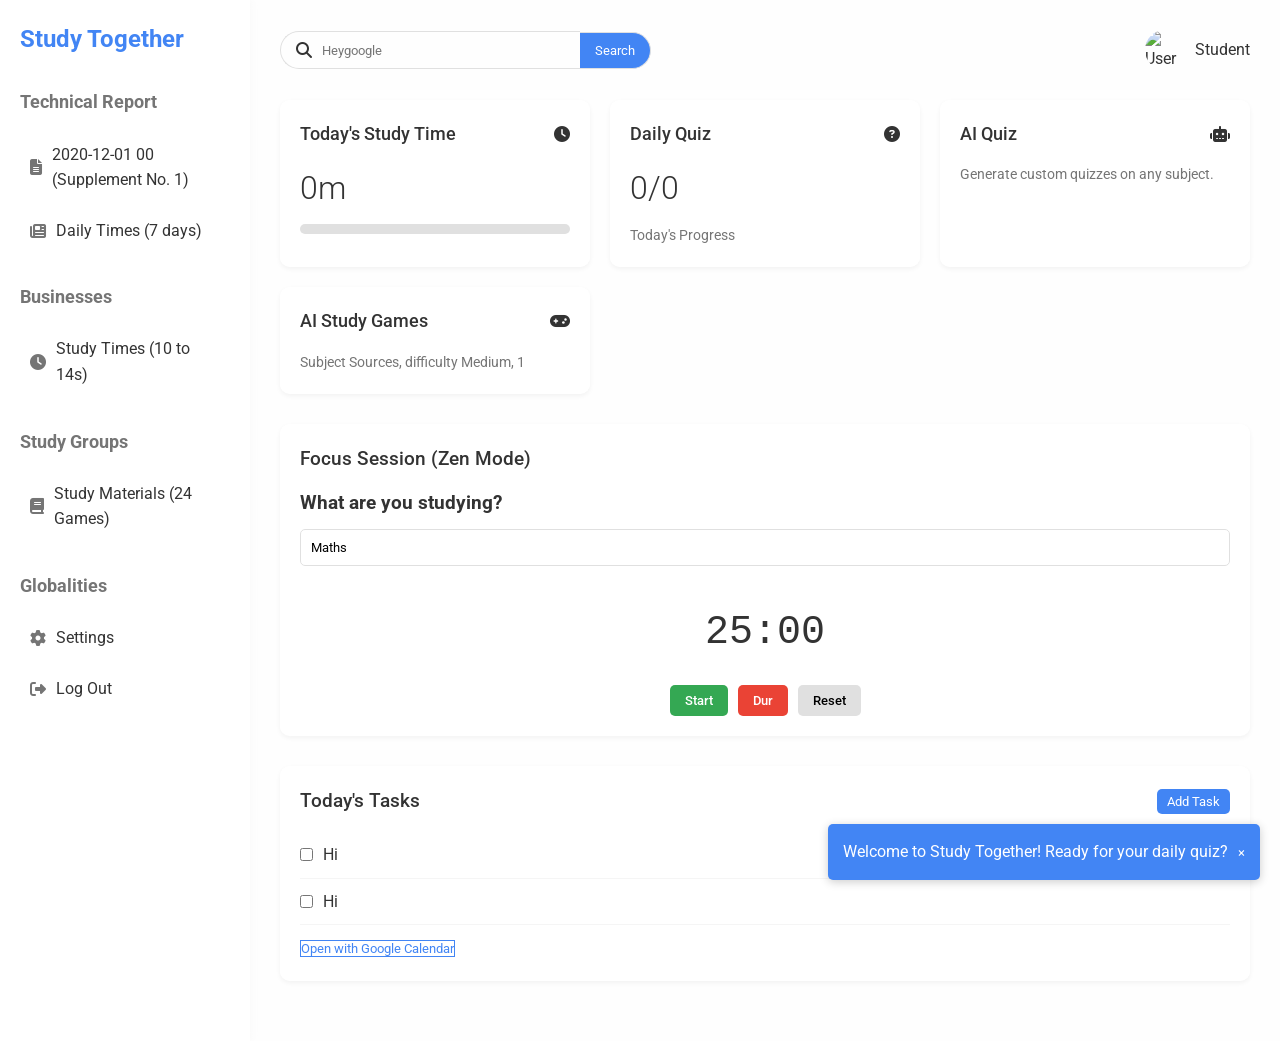
==== index.html @ 6177527a "Update index.html" ====
<!DOCTYPE html>
<html lang="en">
<head>
    <meta charset="UTF-8">
    <meta name="viewport" content="width=device-width, initial-scale=1.0">
    <title>Study Together</title>
    <link rel="stylesheet" href="https://cdnjs.cloudflare.com/ajax/libs/font-awesome/6.4.0/css/all.min.css">
    <link href="https://fonts.googleapis.com/css2?family=Roboto:wght@300;400;500;700&display=swap" rel="stylesheet">
    <style>
        :root {
            --primary-color: #4285f4;
            --secondary-color: #34a853;
            --accent-color: #ea4335;
            --light-gray: #f5f5f5;
            --medium-gray: #e0e0e0;
            --dark-gray: #757575;
            --text-color: #333;
            --bg-color: #f9f9f9;
            --bg-image: none;
        }

        * {
            margin: 0;
            padding: 0;
            box-sizing: border-box;
            font-family: 'Roboto', sans-serif;
        }

        body {
            background-color: var(--bg-color);
            background-image: var(--bg-image);
            background-size: cover;
            background-position: center;
            background-attachment: fixed;
            color: var(--text-color);
            line-height: 1.6;
            transition: all 0.3s ease;
        }

        .container {
            display: grid;
            grid-template-columns: 250px 1fr;
            min-height: 100vh;
        }

        .sidebar {
            background-color: rgba(255, 255, 255, 0.9);
            padding: 20px;
            box-shadow: 2px 0 5px rgba(0,0,0,0.1);
            backdrop-filter: blur(5px);
        }

        .sidebar h1 {
            font-size: 1.5rem;
            margin-bottom: 30px;
            color: var(--primary-color);
        }

        .sidebar-section {
            margin-bottom: 30px;
        }

        .sidebar-section h2 {
            font-size: 1.1rem;
            margin-bottom: 15px;
            color: var(--dark-gray);
        }

        .sidebar-item {
            display: flex;
            align-items: center;
            padding: 10px;
            border-radius: 5px;
            margin-bottom: 5px;
            cursor: pointer;
            transition: background-color 0.2s;
        }

        .sidebar-item:hover {
            background-color: var(--light-gray);
        }

        .sidebar-item i {
            margin-right: 10px;
            color: var(--dark-gray);
        }

        .sidebar-item.active {
            background-color: var(--light-gray);
            font-weight: 500;
        }

        .main-content {
            padding: 30px;
            background-color: rgba(255, 255, 255, 0.8);
            backdrop-filter: blur(5px);
        }

        .dashboard-header {
            display: flex;
            justify-content: space-between;
            align-items: center;
            margin-bottom: 30px;
        }

        .search-container {
            display: flex;
            align-items: center;
        }

        .search-bar {
            width: 300px;
            padding: 10px 15px;
            border-radius: 25px 0 0 25px;
            border: 1px solid var(--medium-gray);
            border-right: none;
            display: flex;
            align-items: center;
        }

        .search-bar input {
            border: none;
            outline: none;
            width: 100%;
            margin-left: 10px;
            background: transparent;
        }

        .search-button {
            padding: 10px 15px;
            border-radius: 0 25px 25px 0;
            border: 1px solid var(--medium-gray);
            border-left: none;
            background-color: var(--primary-color);
            color: white;
            cursor: pointer;
        }

        .user-profile {
            display: flex;
            align-items: center;
        }

        .user-profile img {
            width: 40px;
            height: 40px;
            border-radius: 50%;
            margin-right: 10px;
        }

        .widgets-grid {
            display: grid;
            grid-template-columns: repeat(auto-fill, minmax(300px, 1fr));
            gap: 20px;
            margin-bottom: 30px;
        }

        .widget {
            background-color: rgba(255, 255, 255, 0.7);
            border-radius: 10px;
            padding: 20px;
            box-shadow: 0 2px 5px rgba(0,0,0,0.05);
            backdrop-filter: blur(5px);
        }

        .widget-header {
            display: flex;
            justify-content: space-between;
            align-items: center;
            margin-bottom: 15px;
        }

        .widget-title {
            font-size: 1.1rem;
            font-weight: 500;
        }

        .widget-content {
            font-size: 2rem;
            font-weight: 300;
            margin-bottom: 10px;
        }

        .widget-subtext {
            color: var(--dark-gray);
            font-size: 0.9rem;
        }

        .progress-bar {
            height: 10px;
            background-color: var(--medium-gray);
            border-radius: 5px;
            margin-top: 10px;
            overflow: hidden;
        }

        .progress-fill {
            height: 100%;
            background-color: var(--primary-color);
            width: 0%;
            transition: width 0.5s ease;
        }

        .focus-session {
            background-color: rgba(255, 255, 255, 0.7);
            border-radius: 10px;
            padding: 20px;
            box-shadow: 0 2px 5px rgba(0,0,0,0.05);
            margin-bottom: 30px;
            backdrop-filter: blur(5px);
        }

        .focus-header {
            display: flex;
            justify-content: space-between;
            align-items: center;
            margin-bottom: 15px;
        }

        .focus-title {
            font-size: 1.2rem;
            font-weight: 500;
        }

        .focus-question {
            margin-bottom: 20px;
        }

        .focus-question h3 {
            margin-bottom: 10px;
        }

        .focus-input {
            width: 100%;
            padding: 10px;
            border: 1px solid var(--medium-gray);
            border-radius: 5px;
            margin-bottom: 15px;
            background-color: rgba(255, 255, 255, 0.5);
        }

        .timer-display {
            font-size: 2.5rem;
            text-align: center;
            margin: 20px 0;
            font-family: monospace;
        }

        .timer-controls {
            display: flex;
            justify-content: center;
            gap: 10px;
        }

        .timer-btn {
            padding: 8px 15px;
            border-radius: 5px;
            border: none;
            cursor: pointer;
            font-weight: 500;
        }

        .start-btn {
            background-color: var(--secondary-color);
            color: white;
        }

        .pause-btn {
            background-color: var(--accent-color);
            color: white;
        }

        .reset-btn {
            background-color: var(--medium-gray);
        }

        .tasks-section {
            background-color: rgba(255, 255, 255, 0.7);
            border-radius: 10px;
            padding: 20px;
            box-shadow: 0 2px 5px rgba(0,0,0,0.05);
            margin-bottom: 30px;
            backdrop-filter: blur(5px);
        }

        .tasks-header {
            display: flex;
            justify-content: space-between;
            align-items: center;
            margin-bottom: 15px;
        }

        .tasks-title {
            font-size: 1.2rem;
            font-weight: 500;
        }

        .add-task-btn {
            background-color: var(--primary-color);
            color: white;
            border: none;
            padding: 5px 10px;
            border-radius: 5px;
            cursor: pointer;
        }

        .task-item {
            display: flex;
            align-items: center;
            padding: 10px 0;
            border-bottom: 1px solid var(--light-gray);
        }

        .task-checkbox {
            margin-right: 10px;
        }

        .task-text {
            flex-grow: 1;
        }

        .task-completed {
            text-decoration: line-through;
            color: var(--dark-gray);
        }

        .features-grid {
            display: grid;
            grid-template-columns: repeat(auto-fill, minmax(250px, 1fr));
            gap: 20px;
        }

        .feature-card {
            background-color: rgba(255, 255, 255, 0.7);
            border-radius: 10px;
            padding: 20px;
            box-shadow: 0 2px 5px rgba(0,0,0,0.05);
            cursor: pointer;
            transition: transform 0.2s;
            backdrop-filter: blur(5px);
        }

        .feature-card:hover {
            transform: translateY(-5px);
        }

        .feature-icon {
            font-size: 2rem;
            color: var(--primary-color);
            margin-bottom: 15px;
        }

        .feature-title {
            font-size: 1.1rem;
            font-weight: 500;
            margin-bottom: 10px;
        }

        .feature-description {
            color: var(--dark-gray);
            font-size: 0.9rem;
        }

        .modal {
            display: none;
            position: fixed;
            top: 0;
            left: 0;
            width: 100%;
            height: 100%;
            background-color: rgba(0,0,0,0.5);
            z-index: 1000;
            justify-content: center;
            align-items: center;
        }

        .modal-content {
            background-color: white;
            padding: 30px;
            border-radius: 10px;
            width: 90%;
            max-width: 600px;
            max-height: 80vh;
            overflow-y: auto;
        }

        .modal-header {
            display: flex;
            justify-content: space-between;
            align-items: center;
            margin-bottom: 20px;
        }

        .modal-title {
            font-size: 1.3rem;
            font-weight: 500;
        }

        .close-modal {
            background: none;
            border: none;
            font-size: 1.5rem;
            cursor: pointer;
        }

        .modal-body {
            margin-bottom: 20px;
        }

        .form-group {
            margin-bottom: 15px;
        }

        .form-group label {
            display: block;
            margin-bottom: 5px;
            font-weight: 500;
        }

        .form-group input, .form-group select, .form-group textarea {
            width: 100%;
            padding: 10px;
            border: 1px solid var(--medium-gray);
            border-radius: 5px;
        }

        .modal-footer {
            display: flex;
            justify-content: flex-end;
            gap: 10px;
        }

        .btn {
            padding: 8px 15px;
            border-radius: 5px;
            border: none;
            cursor: pointer;
            font-weight: 500;
        }

        .btn-primary {
            background-color: var(--primary-color);
            color: white;
        }

        .btn-secondary {
            background-color: var(--medium-gray);
        }

        .ai-response {
            background-color: var(--light-gray);
            padding: 15px;
            border-radius: 5px;
            margin-top: 15px;
            font-size: 0.9rem;
            white-space: pre-wrap;
        }

        .search-results {
            margin-top: 20px;
        }

        .search-result-item {
            padding: 10px;
            border-bottom: 1px solid var(--light-gray);
            cursor: pointer;
        }

        .search-result-item:hover {
            background-color: var(--light-gray);
        }

        .search-result-title {
            font-weight: 500;
            color: var(--primary-color);
        }

        .search-result-url {
            color: var(--secondary-color);
            font-size: 0.8rem;
            margin: 5px 0;
        }

        .search-result-snippet {
            font-size: 0.9rem;
            color: var(--dark-gray);
        }

        .quiz-container {
            margin-top: 20px;
        }

        .quiz-question {
            font-weight: 500;
            margin-bottom: 10px;
        }

        .quiz-options {
            margin-left: 20px;
            margin-bottom: 15px;
        }

        .quiz-option {
            margin-bottom: 8px;
        }

        .quiz-submit {
            margin-top: 15px;
        }

        .notification {
            position: fixed;
            bottom: 20px;
            right: 20px;
            background-color: var(--primary-color);
            color: white;
            padding: 15px;
            border-radius: 5px;
            box-shadow: 0 2px 10px rgba(0,0,0,0.2);
            z-index: 1001;
            display: flex;
            align-items: center;
            gap: 10px;
        }

        .notification-close {
            background: none;
            border: none;
            color: white;
            cursor: pointer;
        }

        .color-options {
            display: flex;
            gap: 10px;
            margin-top: 10px;
        }

        .color-option {
            width: 30px;
            height: 30px;
            border-radius: 50%;
            cursor: pointer;
            border: 2px solid transparent;
        }

        .color-option.selected {
            border-color: var(--text-color);
        }

        .bg-image-options {
            display: grid;
            grid-template-columns: repeat(3, 1fr);
            gap: 10px;
            margin-top: 10px;
        }

        .bg-image-option {
            width: 100%;
            height: 60px;
            border-radius: 5px;
            background-size: cover;
            background-position: center;
            cursor: pointer;
            border: 2px solid transparent;
        }

        .bg-image-option.selected {
            border-color: var(--primary-color);
        }

        @media (max-width: 768px) {
            .container {
                grid-template-columns: 1fr;
            }

            .sidebar {
                display: none;
            }

            .widgets-grid {
                grid-template-columns: 1fr;
            }

            .search-bar {
                width: 200px;
            }
        }
    </style>
</head>
<body>
    <div class="container">
        <div class="sidebar">
            <h1>Study Together</h1>
            
            <div class="sidebar-section">
                <h2>Technical Report</h2>
                <div class="sidebar-item" id="techReport1">
                    <i class="fas fa-file-alt"></i>
                    <span>2020-12-01 00 (Supplement No. 1)</span>
                </div>
                <div class="sidebar-item" id="techReport2">
                    <i class="fas fa-newspaper"></i>
                    <span>Daily Times (7 days)</span>
                </div>
            </div>
            
            <div class="sidebar-section">
                <h2>Businesses</h2>
                <div class="sidebar-item" id="businessItem">
                    <i class="fas fa-clock"></i>
                    <span>Study Times (10 to 14s)</span>
                </div>
            </div>
            
            <div class="sidebar-section">
                <h2>Study Groups</h2>
                <div class="sidebar-item" id="studyGroupItem">
                    <i class="fas fa-book"></i>
                    <span>Study Materials (24 Games)</span>
                </div>
            </div>
            
            <div class="sidebar-section">
                <h2>Globalities</h2>
                <div class="sidebar-item" id="settingsBtn">
                    <i class="fas fa-cog"></i>
                    <span>Settings</span>
                </div>
                <div class="sidebar-item" id="logoutBtn">
                    <i class="fas fa-sign-out-alt"></i>
                    <span>Log Out</span>
                </div>
            </div>
        </div>
        
        <div class="main-content">
            <div class="dashboard-header">
                <div class="search-container">
                    <div class="search-bar">
                        <i class="fas fa-search"></i>
                        <input type="text" id="googleSearch" placeholder="Heygoogle">
                    </div>
                    <button class="search-button" id="searchButton">Search</button>
                </div>
                <div class="user-profile">
                    <img src="https://via.placeholder.com/40" alt="User">
                    <span>Student</span>
                </div>
            </div>
            
            <div class="widgets-grid">
                <div class="widget">
                    <div class="widget-header">
                        <div class="widget-title">Today's Study Time</div>
                        <i class="fas fa-clock"></i>
                    </div>
                    <div class="widget-content">0m</div>
                    <div class="progress-bar">
                        <div class="progress-fill" id="studyProgress"></div>
                    </div>
                </div>
                
                <div class="widget">
                    <div class="widget-header">
                        <div class="widget-title">Daily Quiz</div>
                        <i class="fas fa-question-circle"></i>
                    </div>
                    <div class="widget-content" id="quizScore">0/0</div>
                    <div class="widget-subtext">Today's Progress</div>
                </div>
                
                <div class="widget" id="aiQuizWidget">
                    <div class="widget-header">
                        <div class="widget-title">AI Quiz</div>
                        <i class="fas fa-robot"></i>
                    </div>
                    <div class="widget-subtext">Generate custom quizzes on any subject.</div>
                </div>
                
                <div class="widget" id="aiGamesWidget">
                    <div class="widget-header">
                        <div class="widget-title">AI Study Games</div>
                        <i class="fas fa-gamepad"></i>
                    </div>
                    <div class="widget-subtext">Subject Sources, difficulty Medium, 1</div>
                </div>
            </div>
            
            <div class="focus-session">
                <div class="focus-header">
                    <div class="focus-title">Focus Session (Zen Mode)</div>
                </div>
                
                <div class="focus-question">
                    <h3>What are you studying?</h3>
                    <input type="text" class="focus-input" id="studyTopic" value="Maths">
                </div>
                
                <div class="timer-display">25:00</div>
                
                <div class="timer-controls">
                    <button class="timer-btn start-btn">Start</button>
                    <button class="timer-btn pause-btn">Dur</button>
                    <button class="timer-btn reset-btn">Reset</button>
                </div>
            </div>
            
            <div class="tasks-section">
                <div class="tasks-header">
                    <div class="tasks-title">Today's Tasks</div>
                    <button class="add-task-btn" id="addTaskBtn">Add Task</button>
                </div>
                
                <div class="tasks-list" id="tasksList">
                    <div class="task-item">
                        <input type="checkbox" class="task-checkbox">
                        <div class="task-text">Hi</div>
                    </div>
                    <div class="task-item">
                        <input type="checkbox" class="task-checkbox">
                        <div class="task-text">Hi</div>
                    </div>
                </div>
                
                <div class="connect-calendar">
                    <button class="start-button" style="background-color: transparent; color: var(--primary-color); border: 1px solid var(--primary-color); margin-top: 15px;">Open with Google Calendar</button>
                </div>
            </div>
        </div>
    </div>
    
    <!-- Add Task Modal -->
    <div class="modal" id="taskModal">
        <div class="modal-content">
            <div class="modal-header">
                <div class="modal-title">Add New Task</div>
                <button class="close-modal">&times;</button>
            </div>
            <div class="modal-body">
                <div class="form-group">
                    <label for="taskTitle">Task Title</label>
                    <input type="text" id="taskTitle" placeholder="Enter task title">
                </div>
                <div class="form-group">
                    <label for="taskDue">Due Date</label>
                    <input type="datetime-local" id="taskDue">
                </div>
            </div>
            <div class="modal-footer">
                <button class="btn btn-secondary close-modal">Cancel</button>
                <button class="btn btn-primary" id="saveTaskBtn">Save Task</button>
            </div>
        </div>
    </div>
    
    <!-- Settings Modal -->
    <div class="modal" id="settingsModal">
        <div class="modal-content">
            <div class="modal-header">
                <div class="modal-title">Settings</div>
                <button class="close-modal">&times;</button>
            </div>
            <div class="modal-body">
                <div class="form-group">
                    <label for="studyGoal">Daily Study Goal (minutes)</label>
                    <input type="number" id="studyGoal" value="60">
                </div>
                
                <div class="form-group">
                    <label>Theme Color</label>
                    <div class="color-options">
                        <div class="color-option selected" style="background-color: #4285f4;" data-color="#4285f4"></div>
                        <div class="color-option" style="background-color: #34a853;" data-color="#34a853"></div>
                        <div class="color-option" style="background-color: #ea4335;" data-color="#ea4335"></div>
                        <div class="color-option" style="background-color: #673ab7;" data-color="#673ab7"></div>
                        <div class="color-option" style="background-color: #ff5722;" data-color="#ff5722"></div>
                    </div>
                </div>
                
                <div class="form-group">
                    <label>Background Image</label>
                    <div class="bg-image-options">
                        <div class="bg-image-option selected" style="background-image: url('https://images.unsplash.com/photo-1497633762265-9d179a990aa6?ixlib=rb-1.2.1&auto=format&fit=crop&w=500&q=60');" data-image="none"></div>
                        <div class="bg-image-option" style="background-image: url('https://images.unsplash.com/photo-1456513080510-7bf3a84b82f8?ixlib=rb-1.2.1&auto=format&fit=crop&w=500&q=60');" data-image="url('https://images.unsplash.com/photo-1456513080510-7bf3a84b82f8?ixlib=rb-1.2.1&auto=format&fit=crop&w=500&q=60')"></div>
                        <div class="bg-image-option" style="background-image: url('https://images.unsplash.com/photo-1523050854058-8df90110c9f1?ixlib=rb-1.2.1&auto=format&fit=crop&w=500&q=60');" data-image="url('https://images.unsplash.com/photo-1523050854058-8df90110c9f1?ixlib=rb-1.2.1&auto=format&fit=crop&w=500&q=60')"></div>
                        <div class="bg-image-option" style="background-image: url('https://images.unsplash.com/photo-1522202176988-66273c2fd55f?ixlib=rb-1.2.1&auto=format&fit=crop&w=500&q=60');" data-image="url('https://images.unsplash.com/photo-1522202176988-66273c2fd55f?ixlib=rb-1.2.1&auto=format&fit=crop&w=500&q=60')"></div>
                        <div class="bg-image-option" style="background-image: url('https://images.unsplash.com/photo-1523240795612-9a054b0db644?ixlib=rb-1.2.1&auto=format&fit=crop&w=500&q=60');" data-image="url('https://images.unsplash.com/photo-1523240795612-9a054b0db644?ixlib=rb-1.2.1&auto=format&fit=crop&w=500&q=60')"></div>
                        <div class="bg-image-option" style="background-image: url('https://images.unsplash.com/photo-1503676260728-1c00da094a0b?ixlib=rb-1.2.1&auto=format&fit=crop&w=500&q=60');" data-image="url('https://images.unsplash.com/photo-1503676260728-1c00da094a0b?ixlib=rb-1.2.1&auto=format&fit=crop&w=500&q=60')"></div>
                    </div>
                </div>
                
                <div class="form-group">
                    <label for="notifications">Enable Notifications</label>
                    <input type="checkbox" id="notifications" checked>
                </div>
            </div>
            <div class="modal-footer">
                <button class="btn btn-secondary close-modal">Cancel</button>
                <button class="btn btn-primary" id="saveSettingsBtn">Save Settings</button>
            </div>
        </div>
    </div>
    
    <!-- Google Search Results Modal -->
    <div class="modal" id="searchModal">
        <div class="modal-content">
            <div class="modal-header">
                <div class="modal-title">Google Search Results</div>
                <button class="close-modal">&times;</button>
            </div>
            <div class="modal-body">
                <div id="searchResultsContainer">
                    <p>Search results will appear here...</p>
                </div>
            </div>
            <div class="modal-footer">
                <button class="btn btn-secondary close-modal">Close</button>
            </div>
        </div>
    </div>
    
    <!-- AI Quiz Modal -->
    <div class="modal" id="aiQuizModal">
        <div class="modal-content">
            <div class="modal-header">
                <div class="modal-title">AI Quiz Generator</div>
                <button class="close-modal">&times;</button>
            </div>
            <div class="modal-body">
                <div class="form-group">
                    <label for="quizSubject">Subject</label>
                    <input type="text" id="quizSubject" placeholder="Enter subject (e.g., Math, History)">
                </div>
                <div class="form-group">
                    <label for="quizTopic">Specific Topic</label>
                    <input type="text" id="quizTopic" placeholder="Enter specific topic (optional)">
                </div>
                <div class="form-group">
                    <label for="quizDifficulty">Difficulty</label>
                    <select id="quizDifficulty">
                        <option value="easy">Easy</option>
                        <option value="medium" selected>Medium</option>
                        <option value="hard">Hard</option>
                    </select>
                </div>
                <div class="form-group">
                    <label for="quizQuestions">Number of Questions</label>
                    <input type="number" id="quizQuestions" min="1" max="20" value="5">
                </div>
            </div>
            <div class="modal-footer">
                <button class="btn btn-secondary close-modal">Cancel</button>
                <button class="btn btn-primary" id="generateQuizBtn">Generate Quiz</button>
            </div>
        </div>
    </div>
    
    <!-- Daily Quiz Modal -->
    <div class="modal" id="dailyQuizModal">
        <div class="modal-content">
            <div class="modal-header">
                <div class="modal-title">Daily Quiz</div>
                <button class="close-modal">&times;</button>
            </div>
            <div class="modal-body">
                <div id="dailyQuizContainer">
                    <p>Loading today's quiz...</p>
                </div>
            </div>
            <div class="modal-footer">
                <button class="btn btn-secondary" id="closeQuizBtn">Close</button>
                <button class="btn btn-primary" id="submitQuizBtn">Submit Answers</button>
            </div>
        </div>
    </div>
    
    <!-- AI Study Assistant Modal -->
    <div class="modal" id="assistantModal">
        <div class="modal-content">
            <div class="modal-header">
                <div class="modal-title">AI Study Assistant</div>
                <button class="close-modal">&times;</button>
            </div>
            <div class="modal-body">
                <div class="form-group">
                    <label for="assistantQuestion">How can I help you with your studies today?</label>
                    <textarea id="assistantQuestion" rows="3" placeholder="Ask me anything about your studies..."></textarea>
                </div>
                <button class="btn btn-primary" id="askAssistantBtn" style="width: 100%; margin-bottom: 15px;">Ask Assistant</button>
                <div class="ai-response" id="aiResponse" style="display: none;"></div>
            </div>
            <div class="modal-footer">
                <button class="btn btn-secondary close-modal">Close</button>
            </div>
        </div>
    </div>
    
    <!-- Notification -->
    <div class="notification" id="notification" style="display: none;">
        <div id="notificationMessage"></div>
        <button class="notification-close" id="closeNotification">&times;</button>
    </div>
    
    <script>
        document.addEventListener('DOMContentLoaded', function() {
            // Timer functionality
            const timerDisplay = document.querySelector('.timer-display');
            const startBtn = document.querySelector('.start-btn');
            const pauseBtn = document.querySelector('.pause-btn');
            const resetBtn = document.querySelector('.reset-btn');
            const focusInput = document.querySelector('.focus-input');
            
            let timer;
            let timeLeft = 25 * 60; // 25 minutes in seconds
            let isRunning = false;
            
            function updateTimerDisplay() {
                const minutes = Math.floor(timeLeft / 60);
                const seconds = timeLeft % 60;
                timerDisplay.textContent = `${minutes.toString().padStart(2, '0')}:${seconds.toString().padStart(2, '0')}`;
            }
            
            function startTimer() {
                if (!isRunning) {
                    isRunning = true;
                    timer = setInterval(() => {
                        if (timeLeft > 0) {
                            timeLeft--;
                            updateTimerDisplay();
                            
                            // Update study time progress
                            updateStudyProgress(1);
                        } else {
                            clearInterval(timer);
                            isRunning = false;
                            showNotification('Focus session completed! Great job!');
                        }
                    }, 1000);
                }
            }
            
            function pauseTimer() {
                clearInterval(timer);
                isRunning = false;
            }
            
            function resetTimer() {
                clearInterval(timer);
                isRunning = false;
                timeLeft = 25 * 60;
                updateTimerDisplay();
            }
            
            startBtn.addEventListener('click', startTimer);
            pauseBtn.addEventListener('click', pauseTimer);
            resetBtn.addEventListener('click', resetTimer);
            
            // Initialize timer display
            updateTimerDisplay();
            
            // Task management
            const addTaskBtn = document.getElementById('addTaskBtn');
            const taskModal = document.getElementById('taskModal');
            const saveTaskBtn = document.getElementById('saveTaskBtn');
            const tasksList = document.getElementById('tasksList');
            const closeModalButtons = document.querySelectorAll('.close-modal');
            
            let tasks = [
                { title: "Hi", completed: false },
                { title: "Hi", completed: false }
            ];
            
            function renderTasks() {
                if (tasks.length === 0) {
                    tasksList.innerHTML = '<div class="empty-state">No tasks yet. Create your first task to get started!</div>';
                    return;
                }
                
                tasksList.innerHTML = '';
                tasks.forEach((task, index) => {
                    const taskElement = document.createElement('div');
                    taskElement.className = 'task-item';
                    taskElement.innerHTML = `
                        <input type="checkbox" class="task-checkbox" data-index="${index}" ${task.completed ? 'checked' : ''}>
                        <div class="task-text ${task.completed ? 'task-completed' : ''}">${task.title}</div>
                    `;
                    tasksList.appendChild(taskElement);
                });
                
                // Add event listeners to checkboxes
                document.querySelectorAll('.task-checkbox').forEach(checkbox => {
                    checkbox.addEventListener('change', function() {
                        const index = this.getAttribute('data-index');
                        tasks[index].completed = this.checked;
                        renderTasks();
                    });
                });
            }
            
            addTaskBtn.addEventListener('click', function() {
                taskModal.style.display = 'flex';
            });
            
            saveTaskBtn.addEventListener('click', function() {
                const title = document.getElementById('taskTitle').value;
                const due = document.getElementById('taskDue').value;
                
                if (!title) {
                    alert('Please enter a task title');
                    return;
                }
                
                tasks.push({
                    title,
                    due,
                    completed: false
                });
                
                // Reset form
                document.getElementById('taskTitle').value = '';
                document.getElementById('taskDue').value = '';
                
                taskModal.style.display = 'none';
                renderTasks();
            });
            
            // Close modal when clicking X or cancel button
            closeModalButtons.forEach(button => {
                button.addEventListener('click', function() {
                    document.querySelectorAll('.modal').forEach(modal => {
                        modal.style.display = 'none';
                    });
                });
            });
            
            // Close modal when clicking outside
            window.addEventListener('click', function(event) {
                if (event.target.classList.contains('modal')) {
                    event.target.style.display = 'none';
                }
            });
            
            // Settings functionality
            const settingsBtn = document.getElementById('settingsBtn');
            const settingsModal = document.getElementById('settingsModal');
            const saveSettingsBtn = document.getElementById('saveSettingsBtn');
            const colorOptions = document.querySelectorAll('.color-option');
            const bgImageOptions = document.querySelectorAll('.bg-image-option');
            
            settingsBtn.addEventListener('click', function() {
                settingsModal.style.display = 'flex';
            });
            
            // Color selection
            colorOptions.forEach(option => {
                option.addEventListener('click', function() {
                    colorOptions.forEach(opt => opt.classList.remove('selected'));
                    this.classList.add('selected');
                });
            });
            
            // Background image selection
            bgImageOptions.forEach(option => {
                option.addEventListener('click', function() {
                    bgImageOptions.forEach(opt => opt.classList.remove('selected'));
                    this.classList.add('selected');
                });
            });
            
            saveSettingsBtn.addEventListener('click', function() {
                // Update theme color
                const selectedColor = document.querySelector('.color-option.selected').dataset.color;
                document.documentElement.style.setProperty('--primary-color', selectedColor);
                
                // Update background
                const selectedBg = document.querySelector('.bg-image-option.selected').dataset.image;
                document.documentElement.style.setProperty('--bg-image', selectedBg);
                
                // Save other settings
                const studyGoal = document.getElementById('studyGoal').value;
                const notificationsEnabled = document.getElementById('notifications').checked;
                
                localStorage.setItem('studyGoal', studyGoal);
                localStorage.setItem('notificationsEnabled', notificationsEnabled);
                
                showNotification('Settings saved successfully!');
                settingsModal.style.display = 'none';
            });
            
            // Load saved settings
            function loadSettings() {
                const savedColor = localStorage.getItem('themeColor') || '#4285f4';
                const savedBg = localStorage.getItem('bgImage') || 'none';
                const studyGoal = localStorage.getItem('studyGoal') || '60';
                const notificationsEnabled = localStorage.getItem('notificationsEnabled') === 'true' || true;
                
                document.documentElement.style.setProperty('--primary-color', savedColor);
                document.documentElement.style.setProperty('--bg-image', savedBg);
                document.getElementById('studyGoal').value = studyGoal;
                document.getElementById('notifications').checked = notificationsEnabled;
            }
            
            // Logout functionality
            const logoutBtn = document.getElementById('logoutBtn');
            
            logoutBtn.addEventListener('click', function() {
                if (confirm('Are you sure you want to log out?')) {
                    showNotification('Logged out successfully!');
                    // In a real app, this would redirect to login page
                }
            });
            
            // Google Search functionality
            const googleSearch = document.getElementById('googleSearch');
            const searchButton = document.getElementById('searchButton');
            const searchModal = document.getElementById('searchModal');
            
            googleSearch.addEventListener('keypress', function(e) {
                if (e.key === 'Enter' && this.value.trim()) {
                    performGoogleSearch(this.value.trim());
                }
            });
            
            searchButton.addEventListener('click', function() {
                if (googleSearch.value.trim()) {
                    performGoogleSearch(googleSearch.value.trim());
                }
            });
            
            function performGoogleSearch(query) {
                // In a real app, this would call the Google Search API
                // For demo purposes, we'll use mock data
                const mockResults = [
                    {
                        title: "Study Together - Collaborative Learning Platform",
                        url: "https://www.studytogether.com",
                        snippet: "Join Study Together, the best platform for collaborative learning with students around the world. Improve your study habits with our focus timer and study groups."
                    },
                    {
                        title: "Maths Study Resources - Khan Academy",
                        url: "https://www.khanacademy.org/math",
                        snippet: "Learn math with free online courses from Khan Academy. Get started with arithmetic, algebra, geometry, calculus, statistics, and more."
                    },
                    {
                        title: "Effective Study Techniques - Harvard University",
                        url: "https://huh.harvard.edu/study-techniques",
                        snippet: "Discover research-backed study techniques from Harvard University that can help you learn more effectively and retain information longer."
                    }
                ];
                
                // Display results in modal
                const resultsContainer = document.getElementById('searchResultsContainer');
                resultsContainer.innerHTML = '';
                
                if (mockResults.length === 0) {
                    resultsContainer.innerHTML = '<p>No results found for your search.</p>';
                } else {
                    mockResults.forEach((result, index) => {
                        const resultElement = document.createElement('div');
                        resultElement.className = 'search-result-item';
                        resultElement.innerHTML = `
                            <div class="search-result-title">${result.title}</div>
                            <div class="search-result-url">${result.url}</div>
                            <div class="search-result-snippet">${result.snippet}</div>
                        `;
                        resultElement.addEventListener('click', function() {
                            window.open(result.url, '_blank');
                        });
                        resultsContainer.appendChild(resultElement);
                    });
                }
                
                searchModal.style.display = 'flex';
            }
            
            // AI Features
            const aiQuizWidget = document.getElementById('aiQuizWidget');
            const aiQuizModal = document.getElementById('aiQuizModal');
            const generateQuizBtn = document.getElementById('generateQuizBtn');
            
            const aiGamesWidget = document.getElementById('aiGamesWidget');
            
            aiQuizWidget.addEventListener('click', function() {
                aiQuizModal.style.display = 'flex';
            });
            
            generateQuizBtn.addEventListener('click', async function() {
                const subject = document.getElementById('quizSubject').value;
                const topic = document.getElementById('quizTopic').value;
                const difficulty = document.getElementById('quizDifficulty').value;
                const questions = document.getElementById('quizQuestions').value;
                
                if (!subject) {
                    alert('Please enter a subject');
                    return;
                }
                
                // Generate quiz using AI
                const quiz = await generateAIQuiz(subject, topic, difficulty, questions);
                displayQuiz(quiz);
                
                aiQuizModal.style.display = 'none';
            });
            
            aiGamesWidget.addEventListener('click', function() {
                showNotification('AI Study Games feature coming soon!');
            });
            
            // Daily Quiz
            let dailyQuiz = null;
            let quizAnswers = {};
            
            function generateDailyQuiz() {
                // In a real app, this would be generated daily from the server
                // For demo, we'll use a fixed quiz
                dailyQuiz = {
                    title: "General Knowledge Quiz",
                    questions: [
                        {
                            question: "What is the capital of France?",
                            options: ["London", "Paris", "Berlin", "Madrid"],
                            answer: 1
                        },
                        {
                            question: "Which planet is known as the Red Planet?",
                            options: ["Venus", "Mars", "Jupiter", "Saturn"],
                            answer: 1
                        },
                        {
                            question: "What is the chemical symbol for gold?",
                            options: ["Go", "Gd", "Au", "Ag"],
                            answer: 2
                        }
                    ]
                };
                
                // Show notification about new quiz
                if (document.getElementById('notifications').checked) {
                    setTimeout(() => {
                        showNotification('Your daily quiz is ready! Test your knowledge now.');
                    }, 3000);
                }
            }
            
            function displayQuiz(quiz) {
                const quizContainer = document.getElementById('dailyQuizContainer');
                quizContainer.innerHTML = `
                    <h3>${quiz.title}</h3>
                    <div class="quiz-questions" id="quizQuestionsContainer"></div>
                `;
                
                const questionsContainer = document.getElementById('quizQuestionsContainer');
                quiz.questions.forEach((q, qIndex) => {
                    const questionElement = document.createElement('div');
                    questionElement.className = 'quiz-question-container';
                    questionElement.innerHTML = `
                        <div class="quiz-question">${qIndex + 1}. ${q.question}</div>
                        <div class="quiz-options">
                            ${q.options.map((opt, oIndex) => `
                                <div class="quiz-option">
                                    <input type="radio" name="question-${qIndex}" id="option-${qIndex}-${oIndex}" value="${oIndex}">
                                    <label for="option-${qIndex}-${oIndex}">${opt}</label>
                                </div>
                            `).join('')}
                        </div>
                    `;
                    questionsContainer.appendChild(questionElement);
                    
                    // Store correct answer
                    quizAnswers[qIndex] = q.answer;
                });
                
                document.getElementById('dailyQuizModal').style.display = 'flex';
            }
            
            document.getElementById('submitQuizBtn').addEventListener('click', function() {
                let score = 0;
                const questionCount = dailyQuiz.questions.length;
                
                for (let i = 0; i < questionCount; i++) {
                    const selectedOption = document.querySelector(`input[name="question-${i}"]:checked`);
                    if (selectedOption && parseInt(selectedOption.value) === quizAnswers[i]) {
                        score++;
                    }
                }
                
                // Update quiz score display
                document.getElementById('quizScore').textContent = `${score}/${questionCount}`;
                
                // Update progress bar
                const progressPercentage = (score / questionCount) * 100;
                document.getElementById('studyProgress').style.width = `${progressPercentage}%`;
                
                showNotification(`Quiz submitted! You scored ${score}/${questionCount}`);
                document.getElementById('dailyQuizModal').style.display = 'none';
            });
            
            document.getElementById('closeQuizBtn').addEventListener('click', function() {
                document.getElementById('dailyQuizModal').style.display = 'none';
            });
            
            async function generateAIQuiz(subject, topic, difficulty, questionCount) {
                // In a real app, this would call the OpenRouter API
                // For demo, we'll return a mock quiz
                return {
                    title: `${subject} Quiz${topic ? ' on ' + topic : ''} (${difficulty} difficulty)`,
                    questions: [
                        {
                            question: `What is the main concept in ${subject}${topic ? ' regarding ' + topic : ''}?`,
                            options: ["Option 1", "Option 2", "Option 3", "Option 4"],
                            answer: 1
                        },
                        {
                            question: `Which of these is most important in ${subject}?`,
                            options: ["Concept A", "Concept B", "Concept C", "Concept D"],
                            answer: 0
                        },
                        {
                            question: `How would you solve a typical ${difficulty} problem in ${subject}?`,
                            options: ["Method X", "Method Y", "Method Z", "All of the above"],
                            answer: 3
                        }
                    ].slice(0, questionCount)
                };
            }
            
            // Study progress tracking
            let studyTime = 0;
            
            function updateStudyProgress(seconds) {
                studyTime += seconds;
                const studyGoal = parseInt(document.getElementById('studyGoal').value) || 60;
                const goalSeconds = studyGoal * 60;
                const progressPercentage = Math.min((studyTime / goalSeconds) * 100, 100);
                
                document.getElementById('studyProgress').style.width = `${progressPercentage}%`;
                
                // Update study time display
                const minutes = Math.floor(studyTime / 60);
                document.querySelector('.widget-content').textContent = `${minutes}m`;
                
                if (studyTime >= goalSeconds) {
                    showNotification('Congratulations! You reached your daily study goal!');
                }
            }
            
            // Notification system
            function showNotification(message) {
                if (!document.getElementById('notifications').checked) return;
                
                const notification = document.getElementById('notification');
                const notificationMessage = document.getElementById('notificationMessage');
                
                notificationMessage.textContent = message;
                notification.style.display = 'flex';
                
                setTimeout(() => {
                    notification.style.display = 'none';
                }, 5000);
            }
            
            document.getElementById('closeNotification').addEventListener('click', function() {
                document.getElementById('notification').style.display = 'none';
            });
            
            // Sidebar navigation
            document.getElementById('techReport1').addEventListener('click', function() {
                showNotification('Technical Report 2020-12-01 opened');
            });
            
            document.getElementById('techReport2').addEventListener('click', function() {
                showNotification('Daily Times report opened');
            });
            
            document.getElementById('businessItem').addEventListener('click', function() {
                showNotification('Study Times analytics opened');
            });
            
            document.getElementById('studyGroupItem').addEventListener('click', function() {
                showNotification('Study Materials and Games opened');
            });
            
            // Initialize app
            function initApp() {
                loadSettings();
                renderTasks();
                generateDailyQuiz();
                
                // Show welcome notification
                setTimeout(() => {
                    showNotification('Welcome to Study Together! Ready for your daily quiz?');
                }, 2000);
            }
            
            initApp();
        });
    </script>
</body>
</html>
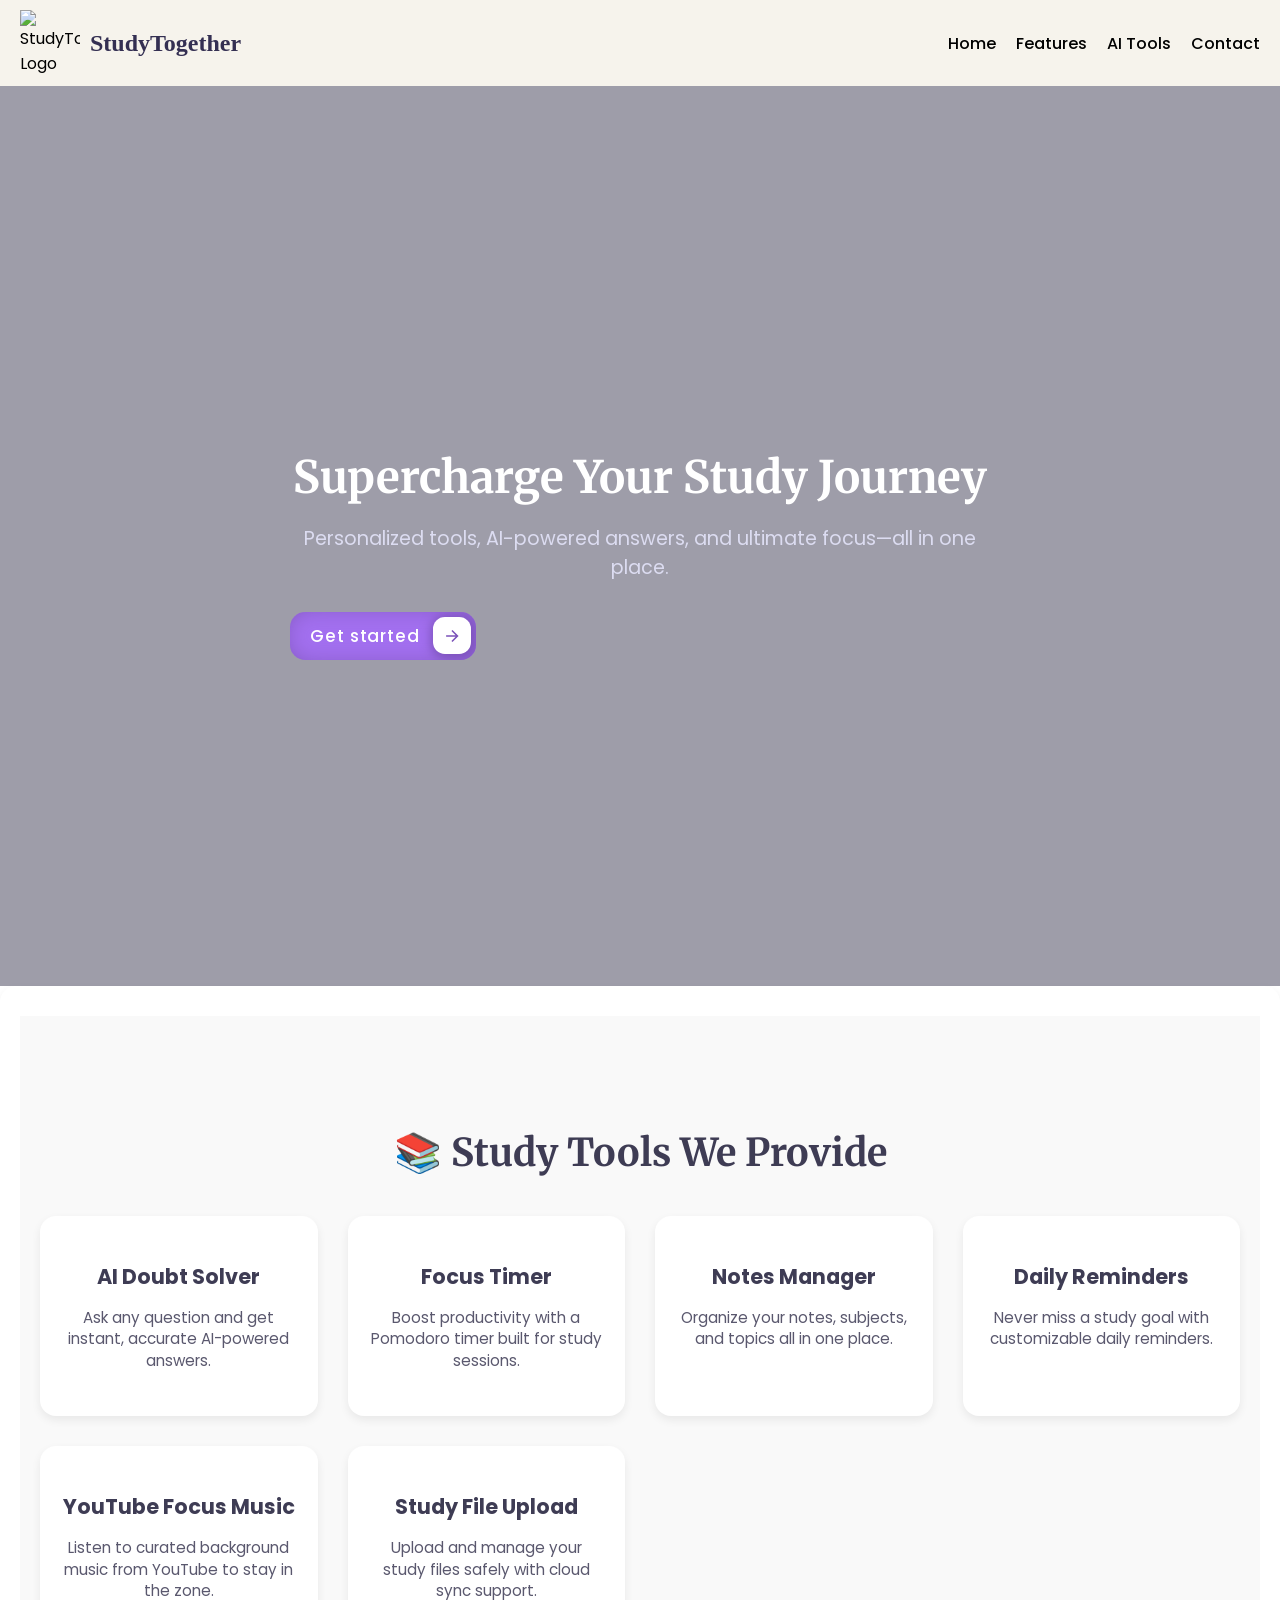
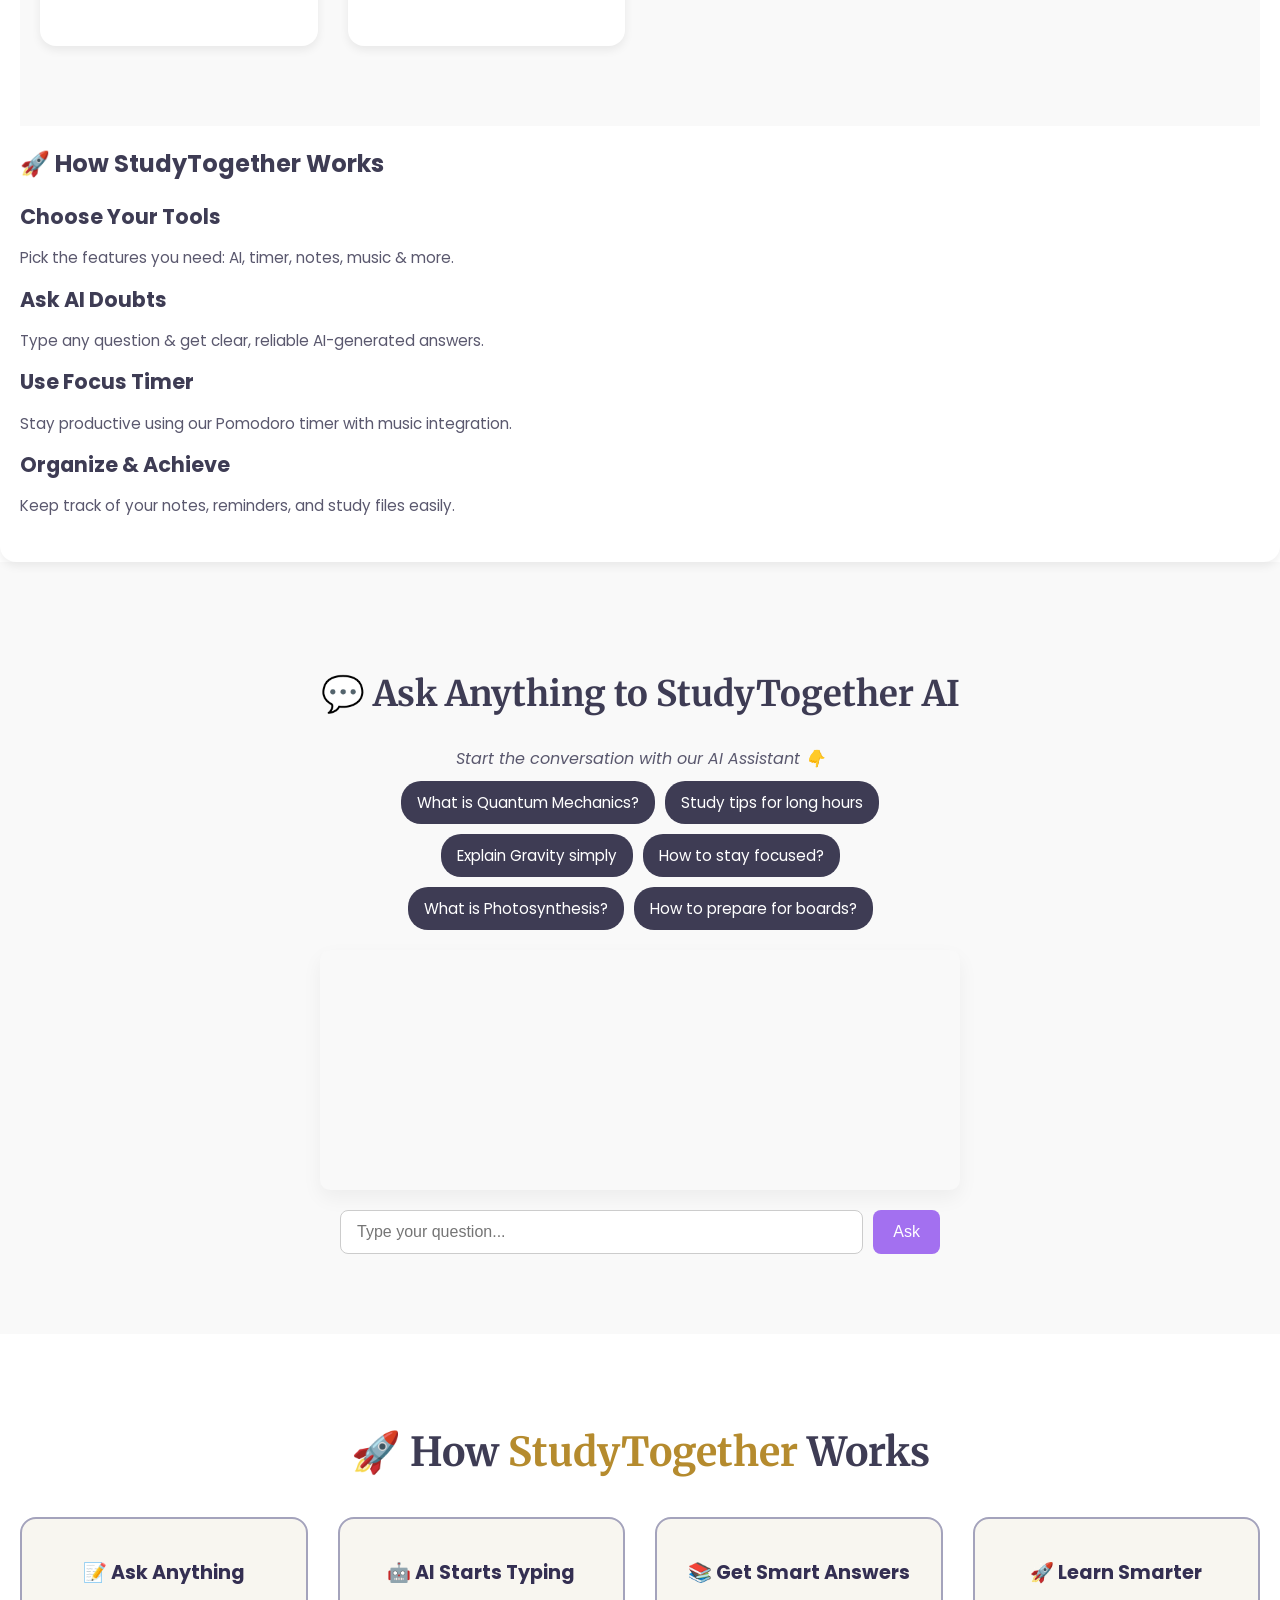
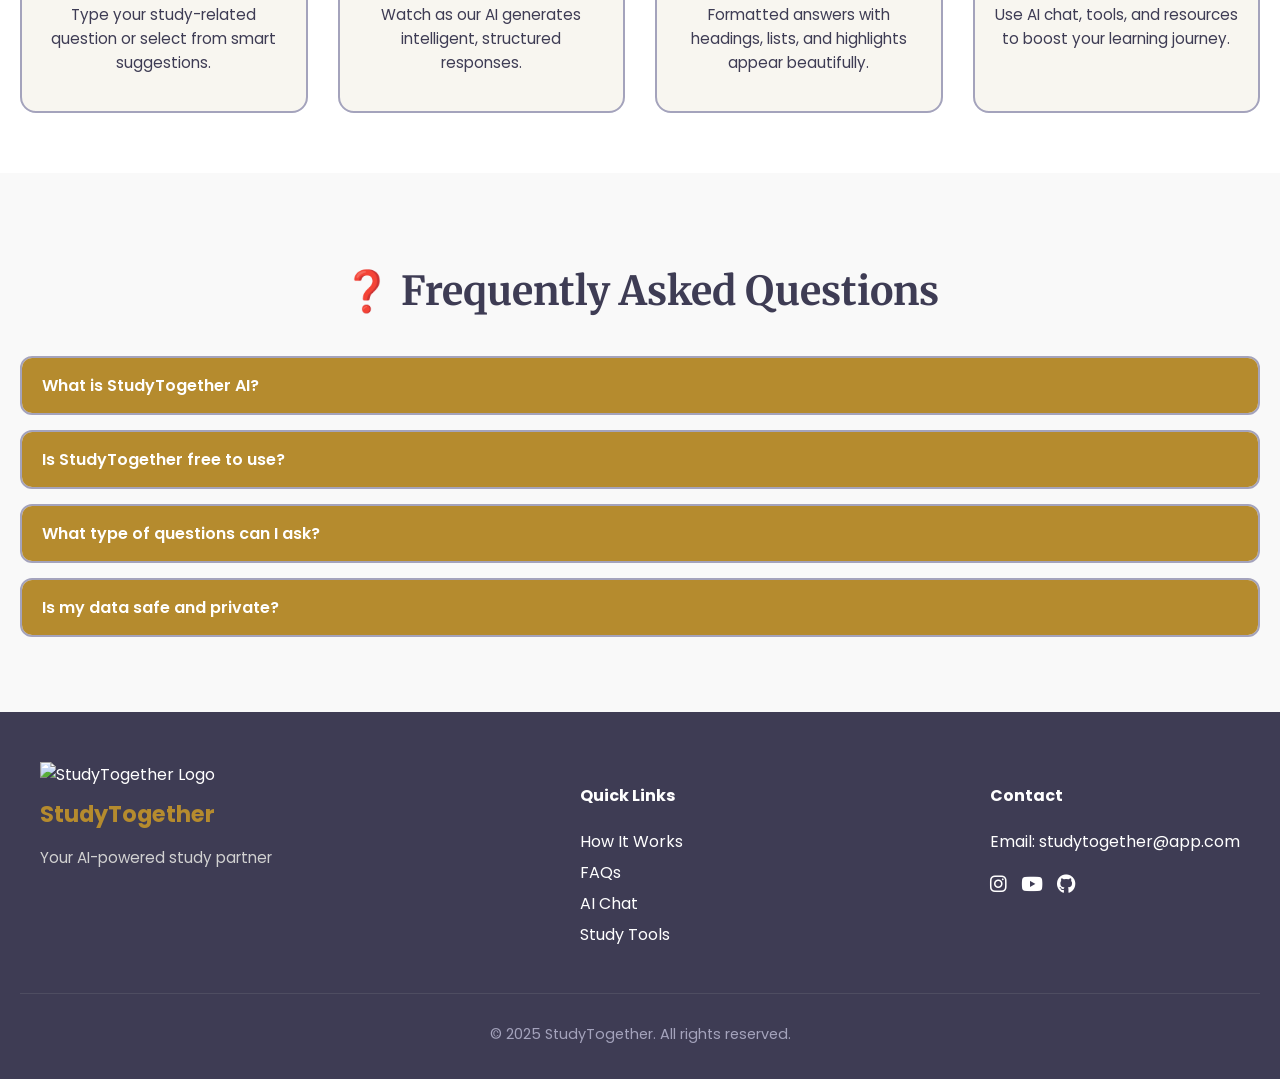
==== commit 70afa4fb: "Update index.html" ====
--- a/index.html
+++ b/index.html
@@ -1,1400 +1,1409 @@
 <!DOCTYPE html>
 <html lang="en">
 <head>
-    <meta charset="UTF-8">
-    <meta name="viewport" content="width=device-width, initial-scale=1.0">
-    <title>Study Together</title>
-    <link rel="stylesheet" href="https://cdnjs.cloudflare.com/ajax/libs/font-awesome/6.4.0/css/all.min.css">
-    <link href="https://fonts.googleapis.com/css2?family=Roboto:wght@300;400;500;700&display=swap" rel="stylesheet">
-    <style>
-        :root {
-            --primary-color: #4285f4;
-            --secondary-color: #34a853;
-            --accent-color: #ea4335;
-            --light-gray: #f5f5f5;
-            --medium-gray: #e0e0e0;
-            --dark-gray: #757575;
-            --text-color: #333;
-            --bg-color: #f9f9f9;
-            --bg-image: none;
-        }
-
-        * {
-            margin: 0;
-            padding: 0;
-            box-sizing: border-box;
-            font-family: 'Roboto', sans-serif;
-        }
-
-        body {
-            background-color: var(--bg-color);
-            background-image: var(--bg-image);
-            background-size: cover;
-            background-position: center;
-            background-attachment: fixed;
-            color: var(--text-color);
-            line-height: 1.6;
-            transition: all 0.3s ease;
-        }
-
-        .container {
-            display: grid;
-            grid-template-columns: 250px 1fr;
-            min-height: 100vh;
-        }
-
-        .sidebar {
-            background-color: rgba(255, 255, 255, 0.9);
-            padding: 20px;
-            box-shadow: 2px 0 5px rgba(0,0,0,0.1);
-            backdrop-filter: blur(5px);
-        }
-
-        .sidebar h1 {
-            font-size: 1.5rem;
-            margin-bottom: 30px;
-            color: var(--primary-color);
-        }
-
-        .sidebar-section {
-            margin-bottom: 30px;
-        }
-
-        .sidebar-section h2 {
-            font-size: 1.1rem;
-            margin-bottom: 15px;
-            color: var(--dark-gray);
-        }
-
-        .sidebar-item {
-            display: flex;
-            align-items: center;
-            padding: 10px;
-            border-radius: 5px;
-            margin-bottom: 5px;
-            cursor: pointer;
-            transition: background-color 0.2s;
-        }
-
-        .sidebar-item:hover {
-            background-color: var(--light-gray);
-        }
-
-        .sidebar-item i {
-            margin-right: 10px;
-            color: var(--dark-gray);
-        }
-
-        .sidebar-item.active {
-            background-color: var(--light-gray);
-            font-weight: 500;
-        }
-
-        .main-content {
-            padding: 30px;
-            background-color: rgba(255, 255, 255, 0.8);
-            backdrop-filter: blur(5px);
-        }
-
-        .dashboard-header {
-            display: flex;
-            justify-content: space-between;
-            align-items: center;
-            margin-bottom: 30px;
-        }
-
-        .search-container {
-            display: flex;
-            align-items: center;
-        }
-
-        .search-bar {
-            width: 300px;
-            padding: 10px 15px;
-            border-radius: 25px 0 0 25px;
-            border: 1px solid var(--medium-gray);
-            border-right: none;
-            display: flex;
-            align-items: center;
-        }
-
-        .search-bar input {
-            border: none;
-            outline: none;
-            width: 100%;
-            margin-left: 10px;
-            background: transparent;
-        }
-
-        .search-button {
-            padding: 10px 15px;
-            border-radius: 0 25px 25px 0;
-            border: 1px solid var(--medium-gray);
-            border-left: none;
-            background-color: var(--primary-color);
-            color: white;
-            cursor: pointer;
-        }
-
-        .user-profile {
-            display: flex;
-            align-items: center;
-        }
-
-        .user-profile img {
-            width: 40px;
-            height: 40px;
-            border-radius: 50%;
-            margin-right: 10px;
-        }
-
-        .widgets-grid {
-            display: grid;
-            grid-template-columns: repeat(auto-fill, minmax(300px, 1fr));
-            gap: 20px;
-            margin-bottom: 30px;
-        }
-
-        .widget {
-            background-color: rgba(255, 255, 255, 0.7);
-            border-radius: 10px;
-            padding: 20px;
-            box-shadow: 0 2px 5px rgba(0,0,0,0.05);
-            backdrop-filter: blur(5px);
-        }
-
-        .widget-header {
-            display: flex;
-            justify-content: space-between;
-            align-items: center;
-            margin-bottom: 15px;
-        }
-
-        .widget-title {
-            font-size: 1.1rem;
-            font-weight: 500;
-        }
-
-        .widget-content {
-            font-size: 2rem;
-            font-weight: 300;
-            margin-bottom: 10px;
-        }
-
-        .widget-subtext {
-            color: var(--dark-gray);
-            font-size: 0.9rem;
-        }
-
-        .progress-bar {
-            height: 10px;
-            background-color: var(--medium-gray);
-            border-radius: 5px;
-            margin-top: 10px;
-            overflow: hidden;
-        }
-
-        .progress-fill {
-            height: 100%;
-            background-color: var(--primary-color);
-            width: 0%;
-            transition: width 0.5s ease;
-        }
-
-        .focus-session {
-            background-color: rgba(255, 255, 255, 0.7);
-            border-radius: 10px;
-            padding: 20px;
-            box-shadow: 0 2px 5px rgba(0,0,0,0.05);
-            margin-bottom: 30px;
-            backdrop-filter: blur(5px);
-        }
-
-        .focus-header {
-            display: flex;
-            justify-content: space-between;
-            align-items: center;
-            margin-bottom: 15px;
-        }
-
-        .focus-title {
-            font-size: 1.2rem;
-            font-weight: 500;
-        }
-
-        .focus-question {
-            margin-bottom: 20px;
-        }
-
-        .focus-question h3 {
-            margin-bottom: 10px;
-        }
-
-        .focus-input {
-            width: 100%;
-            padding: 10px;
-            border: 1px solid var(--medium-gray);
-            border-radius: 5px;
-            margin-bottom: 15px;
-            background-color: rgba(255, 255, 255, 0.5);
-        }
-
-        .timer-display {
-            font-size: 2.5rem;
-            text-align: center;
-            margin: 20px 0;
-            font-family: monospace;
-        }
-
-        .timer-controls {
-            display: flex;
-            justify-content: center;
-            gap: 10px;
-        }
-
-        .timer-btn {
-            padding: 8px 15px;
-            border-radius: 5px;
-            border: none;
-            cursor: pointer;
-            font-weight: 500;
-        }
-
-        .start-btn {
-            background-color: var(--secondary-color);
-            color: white;
-        }
-
-        .pause-btn {
-            background-color: var(--accent-color);
-            color: white;
-        }
-
-        .reset-btn {
-            background-color: var(--medium-gray);
-        }
-
-        .tasks-section {
-            background-color: rgba(255, 255, 255, 0.7);
-            border-radius: 10px;
-            padding: 20px;
-            box-shadow: 0 2px 5px rgba(0,0,0,0.05);
-            margin-bottom: 30px;
-            backdrop-filter: blur(5px);
-        }
-
-        .tasks-header {
-            display: flex;
-            justify-content: space-between;
-            align-items: center;
-            margin-bottom: 15px;
-        }
-
-        .tasks-title {
-            font-size: 1.2rem;
-            font-weight: 500;
-        }
-
-        .add-task-btn {
-            background-color: var(--primary-color);
-            color: white;
-            border: none;
-            padding: 5px 10px;
-            border-radius: 5px;
-            cursor: pointer;
-        }
-
-        .task-item {
-            display: flex;
-            align-items: center;
-            padding: 10px 0;
-            border-bottom: 1px solid var(--light-gray);
-        }
-
-        .task-checkbox {
-            margin-right: 10px;
-        }
-
-        .task-text {
-            flex-grow: 1;
-        }
-
-        .task-completed {
-            text-decoration: line-through;
-            color: var(--dark-gray);
-        }
-
-        .features-grid {
-            display: grid;
-            grid-template-columns: repeat(auto-fill, minmax(250px, 1fr));
-            gap: 20px;
-        }
-
-        .feature-card {
-            background-color: rgba(255, 255, 255, 0.7);
-            border-radius: 10px;
-            padding: 20px;
-            box-shadow: 0 2px 5px rgba(0,0,0,0.05);
-            cursor: pointer;
-            transition: transform 0.2s;
-            backdrop-filter: blur(5px);
-        }
-
-        .feature-card:hover {
-            transform: translateY(-5px);
-        }
-
-        .feature-icon {
-            font-size: 2rem;
-            color: var(--primary-color);
-            margin-bottom: 15px;
-        }
-
-        .feature-title {
-            font-size: 1.1rem;
-            font-weight: 500;
-            margin-bottom: 10px;
-        }
-
-        .feature-description {
-            color: var(--dark-gray);
-            font-size: 0.9rem;
-        }
-
-        .modal {
-            display: none;
-            position: fixed;
-            top: 0;
-            left: 0;
-            width: 100%;
-            height: 100%;
-            background-color: rgba(0,0,0,0.5);
-            z-index: 1000;
-            justify-content: center;
-            align-items: center;
-        }
-
-        .modal-content {
-            background-color: white;
-            padding: 30px;
-            border-radius: 10px;
-            width: 90%;
-            max-width: 600px;
-            max-height: 80vh;
-            overflow-y: auto;
-        }
-
-        .modal-header {
-            display: flex;
-            justify-content: space-between;
-            align-items: center;
-            margin-bottom: 20px;
-        }
-
-        .modal-title {
-            font-size: 1.3rem;
-            font-weight: 500;
-        }
-
-        .close-modal {
-            background: none;
-            border: none;
-            font-size: 1.5rem;
-            cursor: pointer;
-        }
-
-        .modal-body {
-            margin-bottom: 20px;
-        }
-
-        .form-group {
-            margin-bottom: 15px;
-        }
-
-        .form-group label {
-            display: block;
-            margin-bottom: 5px;
-            font-weight: 500;
-        }
-
-        .form-group input, .form-group select, .form-group textarea {
-            width: 100%;
-            padding: 10px;
-            border: 1px solid var(--medium-gray);
-            border-radius: 5px;
-        }
-
-        .modal-footer {
-            display: flex;
-            justify-content: flex-end;
-            gap: 10px;
-        }
-
-        .btn {
-            padding: 8px 15px;
-            border-radius: 5px;
-            border: none;
-            cursor: pointer;
-            font-weight: 500;
-        }
-
-        .btn-primary {
-            background-color: var(--primary-color);
-            color: white;
-        }
-
-        .btn-secondary {
-            background-color: var(--medium-gray);
-        }
-
-        .ai-response {
-            background-color: var(--light-gray);
-            padding: 15px;
-            border-radius: 5px;
-            margin-top: 15px;
-            font-size: 0.9rem;
-            white-space: pre-wrap;
-        }
-
-        .search-results {
-            margin-top: 20px;
-        }
-
-        .search-result-item {
-            padding: 10px;
-            border-bottom: 1px solid var(--light-gray);
-            cursor: pointer;
-        }
-
-        .search-result-item:hover {
-            background-color: var(--light-gray);
-        }
-
-        .search-result-title {
-            font-weight: 500;
-            color: var(--primary-color);
-        }
-
-        .search-result-url {
-            color: var(--secondary-color);
-            font-size: 0.8rem;
-            margin: 5px 0;
-        }
-
-        .search-result-snippet {
-            font-size: 0.9rem;
-            color: var(--dark-gray);
-        }
-
-        .quiz-container {
-            margin-top: 20px;
-        }
-
-        .quiz-question {
-            font-weight: 500;
-            margin-bottom: 10px;
-        }
-
-        .quiz-options {
-            margin-left: 20px;
-            margin-bottom: 15px;
-        }
-
-        .quiz-option {
-            margin-bottom: 8px;
-        }
-
-        .quiz-submit {
-            margin-top: 15px;
-        }
-
-        .notification {
-            position: fixed;
-            bottom: 20px;
-            right: 20px;
-            background-color: var(--primary-color);
-            color: white;
-            padding: 15px;
-            border-radius: 5px;
-            box-shadow: 0 2px 10px rgba(0,0,0,0.2);
-            z-index: 1001;
-            display: flex;
-            align-items: center;
-            gap: 10px;
-        }
-
-        .notification-close {
-            background: none;
-            border: none;
-            color: white;
-            cursor: pointer;
-        }
-
-        .color-options {
-            display: flex;
-            gap: 10px;
-            margin-top: 10px;
-        }
-
-        .color-option {
-            width: 30px;
-            height: 30px;
-            border-radius: 50%;
-            cursor: pointer;
-            border: 2px solid transparent;
-        }
-
-        .color-option.selected {
-            border-color: var(--text-color);
-        }
-
-        .bg-image-options {
-            display: grid;
-            grid-template-columns: repeat(3, 1fr);
-            gap: 10px;
-            margin-top: 10px;
-        }
-
-        .bg-image-option {
-            width: 100%;
-            height: 60px;
-            border-radius: 5px;
-            background-size: cover;
-            background-position: center;
-            cursor: pointer;
-            border: 2px solid transparent;
-        }
-
-        .bg-image-option.selected {
-            border-color: var(--primary-color);
-        }
-
-        @media (max-width: 768px) {
-            .container {
-                grid-template-columns: 1fr;
-            }
-
-            .sidebar {
-                display: none;
-            }
-
-            .widgets-grid {
-                grid-template-columns: 1fr;
-            }
-
-            .search-bar {
-                width: 200px;
-            }
-        }
-    </style>
+  <script src="https://cdn.auth0.com/js/auth0-spa-js/1.18/auth0-spa-js.production.js"></script>
+  <link rel="stylesheet" href="https://cdnjs.cloudflare.com/ajax/libs/font-awesome/6.5.0/css/all.min.css" />
+  <link href="https://unpkg.com/aos@2.3.4/dist/aos.css" rel="stylesheet" />
+<link rel="stylesheet" href="https://cdnjs.cloudflare.com/ajax/libs/font-awesome/6.5.0/css/all.min.css" />
+  <meta charset="UTF-8" />
+  <meta name="theme-color" content="#b98d2a">
+  <meta name="viewport" content="width=device-width, initial-scale=1.0" />
+  <title>StudyTogether - AI Study App</title>
+  <link rel="preconnect" href="https://fonts.googleapis.com">
+  <link rel="preconnect" href="https://fonts.gstatic.com" crossorigin>
+  <!-- Using 'Poppins' and 'Merriweather' from Google Fonts -->
+  <link rel="preconnect" href="https://fonts.googleapis.com">
+<link rel="preconnect" href="https://fonts.gstatic.com" crossorigin>
+<link href="https://fonts.googleapis.com/css2?family=Merriweather:wght@400;700&family=Poppins:wght@400;600&display=swap" rel="stylesheet">
+  <link href="https://fonts.googleapis.com/css2?family=Merriweather:wght@400;700&family=Poppins:wght@400;600&display=swap" rel="stylesheet">
+  <link rel="stylesheet" href="../navbar.css" />
+<link rel="stylesheet" href="../hero.css" />
+<link rel="stylesheet" href="../study-grid.css" />
+<link rel="stylesheet" href="../how-it-will-work.css" />
+<link rel="stylesheet" href="../ai-chat-demo.css" />
+<link rel="stylesheet" href="../faqs.css" />
+<link rel="stylesheet" href="../footer.css" />
 </head>
 <body>
-    <div class="container">
-        <div class="sidebar">
-            <h1>Study Together</h1>
-            
-            <div class="sidebar-section">
-                <h2>Technical Report</h2>
-                <div class="sidebar-item" id="techReport1">
-                    <i class="fas fa-file-alt"></i>
-                    <span>2020-12-01 00 (Supplement No. 1)</span>
-                </div>
-                <div class="sidebar-item" id="techReport2">
-                    <i class="fas fa-newspaper"></i>
-                    <span>Daily Times (7 days)</span>
-                </div>
-            </div>
-            
-            <div class="sidebar-section">
-                <h2>Businesses</h2>
-                <div class="sidebar-item" id="businessItem">
-                    <i class="fas fa-clock"></i>
-                    <span>Study Times (10 to 14s)</span>
-                </div>
-            </div>
-            
-            <div class="sidebar-section">
-                <h2>Study Groups</h2>
-                <div class="sidebar-item" id="studyGroupItem">
-                    <i class="fas fa-book"></i>
-                    <span>Study Materials (24 Games)</span>
-                </div>
-            </div>
-            
-            <div class="sidebar-section">
-                <h2>Globalities</h2>
-                <div class="sidebar-item" id="settingsBtn">
-                    <i class="fas fa-cog"></i>
-                    <span>Settings</span>
-                </div>
-                <div class="sidebar-item" id="logoutBtn">
-                    <i class="fas fa-sign-out-alt"></i>
-                    <span>Log Out</span>
-                </div>
-            </div>
-        </div>
-        
-        <div class="main-content">
-            <div class="dashboard-header">
-                <div class="search-container">
-                    <div class="search-bar">
-                        <i class="fas fa-search"></i>
-                        <input type="text" id="googleSearch" placeholder="Heygoogle">
-                    </div>
-                    <button class="search-button" id="searchButton">Search</button>
-                </div>
-                <div class="user-profile">
-                    <img src="https://via.placeholder.com/40" alt="User">
-                    <span>Student</span>
-                </div>
-            </div>
-            
-            <div class="widgets-grid">
-                <div class="widget">
-                    <div class="widget-header">
-                        <div class="widget-title">Today's Study Time</div>
-                        <i class="fas fa-clock"></i>
-                    </div>
-                    <div class="widget-content">0m</div>
-                    <div class="progress-bar">
-                        <div class="progress-fill" id="studyProgress"></div>
-                    </div>
-                </div>
-                
-                <div class="widget">
-                    <div class="widget-header">
-                        <div class="widget-title">Daily Quiz</div>
-                        <i class="fas fa-question-circle"></i>
-                    </div>
-                    <div class="widget-content" id="quizScore">0/0</div>
-                    <div class="widget-subtext">Today's Progress</div>
-                </div>
-                
-                <div class="widget" id="aiQuizWidget">
-                    <div class="widget-header">
-                        <div class="widget-title">AI Quiz</div>
-                        <i class="fas fa-robot"></i>
-                    </div>
-                    <div class="widget-subtext">Generate custom quizzes on any subject.</div>
-                </div>
-                
-                <div class="widget" id="aiGamesWidget">
-                    <div class="widget-header">
-                        <div class="widget-title">AI Study Games</div>
-                        <i class="fas fa-gamepad"></i>
-                    </div>
-                    <div class="widget-subtext">Subject Sources, difficulty Medium, 1</div>
-                </div>
-            </div>
-            
-            <div class="focus-session">
-                <div class="focus-header">
-                    <div class="focus-title">Focus Session (Zen Mode)</div>
-                </div>
-                
-                <div class="focus-question">
-                    <h3>What are you studying?</h3>
-                    <input type="text" class="focus-input" id="studyTopic" value="Maths">
-                </div>
-                
-                <div class="timer-display">25:00</div>
-                
-                <div class="timer-controls">
-                    <button class="timer-btn start-btn">Start</button>
-                    <button class="timer-btn pause-btn">Dur</button>
-                    <button class="timer-btn reset-btn">Reset</button>
-                </div>
-            </div>
-            
-            <div class="tasks-section">
-                <div class="tasks-header">
-                    <div class="tasks-title">Today's Tasks</div>
-                    <button class="add-task-btn" id="addTaskBtn">Add Task</button>
-                </div>
-                
-                <div class="tasks-list" id="tasksList">
-                    <div class="task-item">
-                        <input type="checkbox" class="task-checkbox">
-                        <div class="task-text">Hi</div>
-                    </div>
-                    <div class="task-item">
-                        <input type="checkbox" class="task-checkbox">
-                        <div class="task-text">Hi</div>
-                    </div>
-                </div>
-                
-                <div class="connect-calendar">
-                    <button class="start-button" style="background-color: transparent; color: var(--primary-color); border: 1px solid var(--primary-color); margin-top: 15px;">Open with Google Calendar</button>
-                </div>
-            </div>
-        </div>
-    </div>
+  <header class="navbar">
+    <div class="brand">
+      <img src="https://i.postimg.cc/TP8dPLyt/2756-removebg-preview.png" alt="StudyTogether Logo" class="logo">
+      <span class="brand-name">StudyTogether</span>
+    </div>
+    <nav class="nav-links" id="navLinks">
+      <a href="#">Home</a>
+      <a href="#">Features</a>
+      <a href="#">AI Tools</a>
+      <a href="#">Contact</a>
+    </nav>
+    <button class="hamburger" id="hamburger">
+  <span class="bar"></span>
+  <span class="bar"></span>
+  <span class="bar"></span>
+</button>
+  </header>
+  <script src="../navbar.js"></script>
+<!-- Hero Section -->
+<section class="hero">
+  <div class="hero-content">
+    <h1 class="hero-title">Supercharge Your Study Journey</h1>
+    <p class="hero-subtitle">
+      Personalized tools, AI-powered answers, and ultimate focus—all in one place.
+    </p>
+    <button class="cssbuttons-io-button">
+      Get started
+      <div class="icon">
+        <svg
+          height="24"
+          width="24"
+          viewBox="0 0 24 24"
+          xmlns="http://www.w3.org/2000/svg"
+        >
+          <path d="M0 0h24v24H0z" fill="none"></path>
+          <path
+            d="M16.172 11l-5.364-5.364 1.414-1.414L20 12l-7.778 7.778-1.414-1.414L16.172 13H4v-2z"
+            fill="currentColor"
+          ></path>
+        </svg>
+      </div>
+    </button>
+  </div>
+</section>
+<!-- Study Tools Section -->
+<div class="tool-card reveal"> 
+<section class="tools-section">
+  <h2 class="tools-title">📚 Study Tools We Provide</h2>
+  <div class="tools-grid">
     
-    <!-- Add Task Modal -->
-    <div class="modal" id="taskModal">
-        <div class="modal-content">
-            <div class="modal-header">
-                <div class="modal-title">Add New Task</div>
-                <button class="close-modal">&times;</button>
-            </div>
-            <div class="modal-body">
-                <div class="form-group">
-                    <label for="taskTitle">Task Title</label>
-                    <input type="text" id="taskTitle" placeholder="Enter task title">
-                </div>
-                <div class="form-group">
-                    <label for="taskDue">Due Date</label>
-                    <input type="datetime-local" id="taskDue">
-                </div>
-            </div>
-            <div class="modal-footer">
-                <button class="btn btn-secondary close-modal">Cancel</button>
-                <button class="btn btn-primary" id="saveTaskBtn">Save Task</button>
-            </div>
-        </div>
-    </div>
-    
-    <!-- Settings Modal -->
-    <div class="modal" id="settingsModal">
-        <div class="modal-content">
-            <div class="modal-header">
-                <div class="modal-title">Settings</div>
-                <button class="close-modal">&times;</button>
-            </div>
-            <div class="modal-body">
-                <div class="form-group">
-                    <label for="studyGoal">Daily Study Goal (minutes)</label>
-                    <input type="number" id="studyGoal" value="60">
-                </div>
-                
-                <div class="form-group">
-                    <label>Theme Color</label>
-                    <div class="color-options">
-                        <div class="color-option selected" style="background-color: #4285f4;" data-color="#4285f4"></div>
-                        <div class="color-option" style="background-color: #34a853;" data-color="#34a853"></div>
-                        <div class="color-option" style="background-color: #ea4335;" data-color="#ea4335"></div>
-                        <div class="color-option" style="background-color: #673ab7;" data-color="#673ab7"></div>
-                        <div class="color-option" style="background-color: #ff5722;" data-color="#ff5722"></div>
-                    </div>
-                </div>
-                
-                <div class="form-group">
-                    <label>Background Image</label>
-                    <div class="bg-image-options">
-                        <div class="bg-image-option selected" style="background-image: url('https://images.unsplash.com/photo-1497633762265-9d179a990aa6?ixlib=rb-1.2.1&auto=format&fit=crop&w=500&q=60');" data-image="none"></div>
-                        <div class="bg-image-option" style="background-image: url('https://images.unsplash.com/photo-1456513080510-7bf3a84b82f8?ixlib=rb-1.2.1&auto=format&fit=crop&w=500&q=60');" data-image="url('https://images.unsplash.com/photo-1456513080510-7bf3a84b82f8?ixlib=rb-1.2.1&auto=format&fit=crop&w=500&q=60')"></div>
-                        <div class="bg-image-option" style="background-image: url('https://images.unsplash.com/photo-1523050854058-8df90110c9f1?ixlib=rb-1.2.1&auto=format&fit=crop&w=500&q=60');" data-image="url('https://images.unsplash.com/photo-1523050854058-8df90110c9f1?ixlib=rb-1.2.1&auto=format&fit=crop&w=500&q=60')"></div>
-                        <div class="bg-image-option" style="background-image: url('https://images.unsplash.com/photo-1522202176988-66273c2fd55f?ixlib=rb-1.2.1&auto=format&fit=crop&w=500&q=60');" data-image="url('https://images.unsplash.com/photo-1522202176988-66273c2fd55f?ixlib=rb-1.2.1&auto=format&fit=crop&w=500&q=60')"></div>
-                        <div class="bg-image-option" style="background-image: url('https://images.unsplash.com/photo-1523240795612-9a054b0db644?ixlib=rb-1.2.1&auto=format&fit=crop&w=500&q=60');" data-image="url('https://images.unsplash.com/photo-1523240795612-9a054b0db644?ixlib=rb-1.2.1&auto=format&fit=crop&w=500&q=60')"></div>
-                        <div class="bg-image-option" style="background-image: url('https://images.unsplash.com/photo-1503676260728-1c00da094a0b?ixlib=rb-1.2.1&auto=format&fit=crop&w=500&q=60');" data-image="url('https://images.unsplash.com/photo-1503676260728-1c00da094a0b?ixlib=rb-1.2.1&auto=format&fit=crop&w=500&q=60')"></div>
-                    </div>
-                </div>
-                
-                <div class="form-group">
-                    <label for="notifications">Enable Notifications</label>
-                    <input type="checkbox" id="notifications" checked>
-                </div>
-            </div>
-            <div class="modal-footer">
-                <button class="btn btn-secondary close-modal">Cancel</button>
-                <button class="btn btn-primary" id="saveSettingsBtn">Save Settings</button>
-            </div>
-        </div>
-    </div>
-    
-    <!-- Google Search Results Modal -->
-    <div class="modal" id="searchModal">
-        <div class="modal-content">
-            <div class="modal-header">
-                <div class="modal-title">Google Search Results</div>
-                <button class="close-modal">&times;</button>
-            </div>
-            <div class="modal-body">
-                <div id="searchResultsContainer">
-                    <p>Search results will appear here...</p>
-                </div>
-            </div>
-            <div class="modal-footer">
-                <button class="btn btn-secondary close-modal">Close</button>
-            </div>
-        </div>
-    </div>
-    
-    <!-- AI Quiz Modal -->
-    <div class="modal" id="aiQuizModal">
-        <div class="modal-content">
-            <div class="modal-header">
-                <div class="modal-title">AI Quiz Generator</div>
-                <button class="close-modal">&times;</button>
-            </div>
-            <div class="modal-body">
-                <div class="form-group">
-                    <label for="quizSubject">Subject</label>
-                    <input type="text" id="quizSubject" placeholder="Enter subject (e.g., Math, History)">
-                </div>
-                <div class="form-group">
-                    <label for="quizTopic">Specific Topic</label>
-                    <input type="text" id="quizTopic" placeholder="Enter specific topic (optional)">
-                </div>
-                <div class="form-group">
-                    <label for="quizDifficulty">Difficulty</label>
-                    <select id="quizDifficulty">
-                        <option value="easy">Easy</option>
-                        <option value="medium" selected>Medium</option>
-                        <option value="hard">Hard</option>
-                    </select>
-                </div>
-                <div class="form-group">
-                    <label for="quizQuestions">Number of Questions</label>
-                    <input type="number" id="quizQuestions" min="1" max="20" value="5">
-                </div>
-            </div>
-            <div class="modal-footer">
-                <button class="btn btn-secondary close-modal">Cancel</button>
-                <button class="btn btn-primary" id="generateQuizBtn">Generate Quiz</button>
-            </div>
-        </div>
-    </div>
-    
-    <!-- Daily Quiz Modal -->
-    <div class="modal" id="dailyQuizModal">
-        <div class="modal-content">
-            <div class="modal-header">
-                <div class="modal-title">Daily Quiz</div>
-                <button class="close-modal">&times;</button>
-            </div>
-            <div class="modal-body">
-                <div id="dailyQuizContainer">
-                    <p>Loading today's quiz...</p>
-                </div>
-            </div>
-            <div class="modal-footer">
-                <button class="btn btn-secondary" id="closeQuizBtn">Close</button>
-                <button class="btn btn-primary" id="submitQuizBtn">Submit Answers</button>
-            </div>
-        </div>
-    </div>
-    
-    <!-- AI Study Assistant Modal -->
-    <div class="modal" id="assistantModal">
-        <div class="modal-content">
-            <div class="modal-header">
-                <div class="modal-title">AI Study Assistant</div>
-                <button class="close-modal">&times;</button>
-            </div>
-            <div class="modal-body">
-                <div class="form-group">
-                    <label for="assistantQuestion">How can I help you with your studies today?</label>
-                    <textarea id="assistantQuestion" rows="3" placeholder="Ask me anything about your studies..."></textarea>
-                </div>
-                <button class="btn btn-primary" id="askAssistantBtn" style="width: 100%; margin-bottom: 15px;">Ask Assistant</button>
-                <div class="ai-response" id="aiResponse" style="display: none;"></div>
-            </div>
-            <div class="modal-footer">
-                <button class="btn btn-secondary close-modal">Close</button>
-            </div>
-        </div>
-    </div>
-    
-    <!-- Notification -->
-    <div class="notification" id="notification" style="display: none;">
-        <div id="notificationMessage"></div>
-        <button class="notification-close" id="closeNotification">&times;</button>
-    </div>
-    
-    <script>
-        document.addEventListener('DOMContentLoaded', function() {
-            // Timer functionality
-            const timerDisplay = document.querySelector('.timer-display');
-            const startBtn = document.querySelector('.start-btn');
-            const pauseBtn = document.querySelector('.pause-btn');
-            const resetBtn = document.querySelector('.reset-btn');
-            const focusInput = document.querySelector('.focus-input');
-            
-            let timer;
-            let timeLeft = 25 * 60; // 25 minutes in seconds
-            let isRunning = false;
-            
-            function updateTimerDisplay() {
-                const minutes = Math.floor(timeLeft / 60);
-                const seconds = timeLeft % 60;
-                timerDisplay.textContent = `${minutes.toString().padStart(2, '0')}:${seconds.toString().padStart(2, '0')}`;
-            }
-            
-            function startTimer() {
-                if (!isRunning) {
-                    isRunning = true;
-                    timer = setInterval(() => {
-                        if (timeLeft > 0) {
-                            timeLeft--;
-                            updateTimerDisplay();
-                            
-                            // Update study time progress
-                            updateStudyProgress(1);
-                        } else {
-                            clearInterval(timer);
-                            isRunning = false;
-                            showNotification('Focus session completed! Great job!');
-                        }
-                    }, 1000);
-                }
-            }
-            
-            function pauseTimer() {
-                clearInterval(timer);
-                isRunning = false;
-            }
-            
-            function resetTimer() {
-                clearInterval(timer);
-                isRunning = false;
-                timeLeft = 25 * 60;
-                updateTimerDisplay();
-            }
-            
-            startBtn.addEventListener('click', startTimer);
-            pauseBtn.addEventListener('click', pauseTimer);
-            resetBtn.addEventListener('click', resetTimer);
-            
-            // Initialize timer display
-            updateTimerDisplay();
-            
-            // Task management
-            const addTaskBtn = document.getElementById('addTaskBtn');
-            const taskModal = document.getElementById('taskModal');
-            const saveTaskBtn = document.getElementById('saveTaskBtn');
-            const tasksList = document.getElementById('tasksList');
-            const closeModalButtons = document.querySelectorAll('.close-modal');
-            
-            let tasks = [
-                { title: "Hi", completed: false },
-                { title: "Hi", completed: false }
-            ];
-            
-            function renderTasks() {
-                if (tasks.length === 0) {
-                    tasksList.innerHTML = '<div class="empty-state">No tasks yet. Create your first task to get started!</div>';
-                    return;
-                }
-                
-                tasksList.innerHTML = '';
-                tasks.forEach((task, index) => {
-                    const taskElement = document.createElement('div');
-                    taskElement.className = 'task-item';
-                    taskElement.innerHTML = `
-                        <input type="checkbox" class="task-checkbox" data-index="${index}" ${task.completed ? 'checked' : ''}>
-                        <div class="task-text ${task.completed ? 'task-completed' : ''}">${task.title}</div>
-                    `;
-                    tasksList.appendChild(taskElement);
-                });
-                
-                // Add event listeners to checkboxes
-                document.querySelectorAll('.task-checkbox').forEach(checkbox => {
-                    checkbox.addEventListener('change', function() {
-                        const index = this.getAttribute('data-index');
-                        tasks[index].completed = this.checked;
-                        renderTasks();
-                    });
-                });
-            }
-            
-            addTaskBtn.addEventListener('click', function() {
-                taskModal.style.display = 'flex';
-            });
-            
-            saveTaskBtn.addEventListener('click', function() {
-                const title = document.getElementById('taskTitle').value;
-                const due = document.getElementById('taskDue').value;
-                
-                if (!title) {
-                    alert('Please enter a task title');
-                    return;
-                }
-                
-                tasks.push({
-                    title,
-                    due,
-                    completed: false
-                });
-                
-                // Reset form
-                document.getElementById('taskTitle').value = '';
-                document.getElementById('taskDue').value = '';
-                
-                taskModal.style.display = 'none';
-                renderTasks();
-            });
-            
-            // Close modal when clicking X or cancel button
-            closeModalButtons.forEach(button => {
-                button.addEventListener('click', function() {
-                    document.querySelectorAll('.modal').forEach(modal => {
-                        modal.style.display = 'none';
-                    });
-                });
-            });
-            
-            // Close modal when clicking outside
-            window.addEventListener('click', function(event) {
-                if (event.target.classList.contains('modal')) {
-                    event.target.style.display = 'none';
-                }
-            });
-            
-            // Settings functionality
-            const settingsBtn = document.getElementById('settingsBtn');
-            const settingsModal = document.getElementById('settingsModal');
-            const saveSettingsBtn = document.getElementById('saveSettingsBtn');
-            const colorOptions = document.querySelectorAll('.color-option');
-            const bgImageOptions = document.querySelectorAll('.bg-image-option');
-            
-            settingsBtn.addEventListener('click', function() {
-                settingsModal.style.display = 'flex';
-            });
-            
-            // Color selection
-            colorOptions.forEach(option => {
-                option.addEventListener('click', function() {
-                    colorOptions.forEach(opt => opt.classList.remove('selected'));
-                    this.classList.add('selected');
-                });
-            });
-            
-            // Background image selection
-            bgImageOptions.forEach(option => {
-                option.addEventListener('click', function() {
-                    bgImageOptions.forEach(opt => opt.classList.remove('selected'));
-                    this.classList.add('selected');
-                });
-            });
-            
-            saveSettingsBtn.addEventListener('click', function() {
-                // Update theme color
-                const selectedColor = document.querySelector('.color-option.selected').dataset.color;
-                document.documentElement.style.setProperty('--primary-color', selectedColor);
-                
-                // Update background
-                const selectedBg = document.querySelector('.bg-image-option.selected').dataset.image;
-                document.documentElement.style.setProperty('--bg-image', selectedBg);
-                
-                // Save other settings
-                const studyGoal = document.getElementById('studyGoal').value;
-                const notificationsEnabled = document.getElementById('notifications').checked;
-                
-                localStorage.setItem('studyGoal', studyGoal);
-                localStorage.setItem('notificationsEnabled', notificationsEnabled);
-                
-                showNotification('Settings saved successfully!');
-                settingsModal.style.display = 'none';
-            });
-            
-            // Load saved settings
-            function loadSettings() {
-                const savedColor = localStorage.getItem('themeColor') || '#4285f4';
-                const savedBg = localStorage.getItem('bgImage') || 'none';
-                const studyGoal = localStorage.getItem('studyGoal') || '60';
-                const notificationsEnabled = localStorage.getItem('notificationsEnabled') === 'true' || true;
-                
-                document.documentElement.style.setProperty('--primary-color', savedColor);
-                document.documentElement.style.setProperty('--bg-image', savedBg);
-                document.getElementById('studyGoal').value = studyGoal;
-                document.getElementById('notifications').checked = notificationsEnabled;
-            }
-            
-            // Logout functionality
-            const logoutBtn = document.getElementById('logoutBtn');
-            
-            logoutBtn.addEventListener('click', function() {
-                if (confirm('Are you sure you want to log out?')) {
-                    showNotification('Logged out successfully!');
-                    // In a real app, this would redirect to login page
-                }
-            });
-            
-            // Google Search functionality
-            const googleSearch = document.getElementById('googleSearch');
-            const searchButton = document.getElementById('searchButton');
-            const searchModal = document.getElementById('searchModal');
-            
-            googleSearch.addEventListener('keypress', function(e) {
-                if (e.key === 'Enter' && this.value.trim()) {
-                    performGoogleSearch(this.value.trim());
-                }
-            });
-            
-            searchButton.addEventListener('click', function() {
-                if (googleSearch.value.trim()) {
-                    performGoogleSearch(googleSearch.value.trim());
-                }
-            });
-            
-            function performGoogleSearch(query) {
-                // In a real app, this would call the Google Search API
-                // For demo purposes, we'll use mock data
-                const mockResults = [
-                    {
-                        title: "Study Together - Collaborative Learning Platform",
-                        url: "https://www.studytogether.com",
-                        snippet: "Join Study Together, the best platform for collaborative learning with students around the world. Improve your study habits with our focus timer and study groups."
-                    },
-                    {
-                        title: "Maths Study Resources - Khan Academy",
-                        url: "https://www.khanacademy.org/math",
-                        snippet: "Learn math with free online courses from Khan Academy. Get started with arithmetic, algebra, geometry, calculus, statistics, and more."
-                    },
-                    {
-                        title: "Effective Study Techniques - Harvard University",
-                        url: "https://huh.harvard.edu/study-techniques",
-                        snippet: "Discover research-backed study techniques from Harvard University that can help you learn more effectively and retain information longer."
-                    }
-                ];
-                
-                // Display results in modal
-                const resultsContainer = document.getElementById('searchResultsContainer');
-                resultsContainer.innerHTML = '';
-                
-                if (mockResults.length === 0) {
-                    resultsContainer.innerHTML = '<p>No results found for your search.</p>';
-                } else {
-                    mockResults.forEach((result, index) => {
-                        const resultElement = document.createElement('div');
-                        resultElement.className = 'search-result-item';
-                        resultElement.innerHTML = `
-                            <div class="search-result-title">${result.title}</div>
-                            <div class="search-result-url">${result.url}</div>
-                            <div class="search-result-snippet">${result.snippet}</div>
-                        `;
-                        resultElement.addEventListener('click', function() {
-                            window.open(result.url, '_blank');
-                        });
-                        resultsContainer.appendChild(resultElement);
-                    });
-                }
-                
-                searchModal.style.display = 'flex';
-            }
-            
-            // AI Features
-            const aiQuizWidget = document.getElementById('aiQuizWidget');
-            const aiQuizModal = document.getElementById('aiQuizModal');
-            const generateQuizBtn = document.getElementById('generateQuizBtn');
-            
-            const aiGamesWidget = document.getElementById('aiGamesWidget');
-            
-            aiQuizWidget.addEventListener('click', function() {
-                aiQuizModal.style.display = 'flex';
-            });
-            
-            generateQuizBtn.addEventListener('click', async function() {
-                const subject = document.getElementById('quizSubject').value;
-                const topic = document.getElementById('quizTopic').value;
-                const difficulty = document.getElementById('quizDifficulty').value;
-                const questions = document.getElementById('quizQuestions').value;
-                
-                if (!subject) {
-                    alert('Please enter a subject');
-                    return;
-                }
-                
-                // Generate quiz using AI
-                const quiz = await generateAIQuiz(subject, topic, difficulty, questions);
-                displayQuiz(quiz);
-                
-                aiQuizModal.style.display = 'none';
-            });
-            
-            aiGamesWidget.addEventListener('click', function() {
-                showNotification('AI Study Games feature coming soon!');
-            });
-            
-            // Daily Quiz
-            let dailyQuiz = null;
-            let quizAnswers = {};
-            
-            function generateDailyQuiz() {
-                // In a real app, this would be generated daily from the server
-                // For demo, we'll use a fixed quiz
-                dailyQuiz = {
-                    title: "General Knowledge Quiz",
-                    questions: [
-                        {
-                            question: "What is the capital of France?",
-                            options: ["London", "Paris", "Berlin", "Madrid"],
-                            answer: 1
-                        },
-                        {
-                            question: "Which planet is known as the Red Planet?",
-                            options: ["Venus", "Mars", "Jupiter", "Saturn"],
-                            answer: 1
-                        },
-                        {
-                            question: "What is the chemical symbol for gold?",
-                            options: ["Go", "Gd", "Au", "Ag"],
-                            answer: 2
-                        }
-                    ]
-                };
-                
-                // Show notification about new quiz
-                if (document.getElementById('notifications').checked) {
-                    setTimeout(() => {
-                        showNotification('Your daily quiz is ready! Test your knowledge now.');
-                    }, 3000);
-                }
-            }
-            
-            function displayQuiz(quiz) {
-                const quizContainer = document.getElementById('dailyQuizContainer');
-                quizContainer.innerHTML = `
-                    <h3>${quiz.title}</h3>
-                    <div class="quiz-questions" id="quizQuestionsContainer"></div>
-                `;
-                
-                const questionsContainer = document.getElementById('quizQuestionsContainer');
-                quiz.questions.forEach((q, qIndex) => {
-                    const questionElement = document.createElement('div');
-                    questionElement.className = 'quiz-question-container';
-                    questionElement.innerHTML = `
-                        <div class="quiz-question">${qIndex + 1}. ${q.question}</div>
-                        <div class="quiz-options">
-                            ${q.options.map((opt, oIndex) => `
-                                <div class="quiz-option">
-                                    <input type="radio" name="question-${qIndex}" id="option-${qIndex}-${oIndex}" value="${oIndex}">
-                                    <label for="option-${qIndex}-${oIndex}">${opt}</label>
-                                </div>
-                            `).join('')}
-                        </div>
-                    `;
-                    questionsContainer.appendChild(questionElement);
-                    
-                    // Store correct answer
-                    quizAnswers[qIndex] = q.answer;
-                });
-                
-                document.getElementById('dailyQuizModal').style.display = 'flex';
-            }
-            
-            document.getElementById('submitQuizBtn').addEventListener('click', function() {
-                let score = 0;
-                const questionCount = dailyQuiz.questions.length;
-                
-                for (let i = 0; i < questionCount; i++) {
-                    const selectedOption = document.querySelector(`input[name="question-${i}"]:checked`);
-                    if (selectedOption && parseInt(selectedOption.value) === quizAnswers[i]) {
-                        score++;
-                    }
-                }
-                
-                // Update quiz score display
-                document.getElementById('quizScore').textContent = `${score}/${questionCount}`;
-                
-                // Update progress bar
-                const progressPercentage = (score / questionCount) * 100;
-                document.getElementById('studyProgress').style.width = `${progressPercentage}%`;
-                
-                showNotification(`Quiz submitted! You scored ${score}/${questionCount}`);
-                document.getElementById('dailyQuizModal').style.display = 'none';
-            });
-            
-            document.getElementById('closeQuizBtn').addEventListener('click', function() {
-                document.getElementById('dailyQuizModal').style.display = 'none';
-            });
-            
-            async function generateAIQuiz(subject, topic, difficulty, questionCount) {
-                // In a real app, this would call the OpenRouter API
-                // For demo, we'll return a mock quiz
-                return {
-                    title: `${subject} Quiz${topic ? ' on ' + topic : ''} (${difficulty} difficulty)`,
-                    questions: [
-                        {
-                            question: `What is the main concept in ${subject}${topic ? ' regarding ' + topic : ''}?`,
-                            options: ["Option 1", "Option 2", "Option 3", "Option 4"],
-                            answer: 1
-                        },
-                        {
-                            question: `Which of these is most important in ${subject}?`,
-                            options: ["Concept A", "Concept B", "Concept C", "Concept D"],
-                            answer: 0
-                        },
-                        {
-                            question: `How would you solve a typical ${difficulty} problem in ${subject}?`,
-                            options: ["Method X", "Method Y", "Method Z", "All of the above"],
-                            answer: 3
-                        }
-                    ].slice(0, questionCount)
-                };
-            }
-            
-            // Study progress tracking
-            let studyTime = 0;
-            
-            function updateStudyProgress(seconds) {
-                studyTime += seconds;
-                const studyGoal = parseInt(document.getElementById('studyGoal').value) || 60;
-                const goalSeconds = studyGoal * 60;
-                const progressPercentage = Math.min((studyTime / goalSeconds) * 100, 100);
-                
-                document.getElementById('studyProgress').style.width = `${progressPercentage}%`;
-                
-                // Update study time display
-                const minutes = Math.floor(studyTime / 60);
-                document.querySelector('.widget-content').textContent = `${minutes}m`;
-                
-                if (studyTime >= goalSeconds) {
-                    showNotification('Congratulations! You reached your daily study goal!');
-                }
-            }
-            
-            // Notification system
-            function showNotification(message) {
-                if (!document.getElementById('notifications').checked) return;
-                
-                const notification = document.getElementById('notification');
-                const notificationMessage = document.getElementById('notificationMessage');
-                
-                notificationMessage.textContent = message;
-                notification.style.display = 'flex';
-                
-                setTimeout(() => {
-                    notification.style.display = 'none';
-                }, 5000);
-            }
-            
-            document.getElementById('closeNotification').addEventListener('click', function() {
-                document.getElementById('notification').style.display = 'none';
-            });
-            
-            // Sidebar navigation
-            document.getElementById('techReport1').addEventListener('click', function() {
-                showNotification('Technical Report 2020-12-01 opened');
-            });
-            
-            document.getElementById('techReport2').addEventListener('click', function() {
-                showNotification('Daily Times report opened');
-            });
-            
-            document.getElementById('businessItem').addEventListener('click', function() {
-                showNotification('Study Times analytics opened');
-            });
-            
-            document.getElementById('studyGroupItem').addEventListener('click', function() {
-                showNotification('Study Materials and Games opened');
-            });
-            
-            // Initialize app
-            function initApp() {
-                loadSettings();
-                renderTasks();
-                generateDailyQuiz();
-                
-                // Show welcome notification
-                setTimeout(() => {
-                    showNotification('Welcome to Study Together! Ready for your daily quiz?');
-                }, 2000);
-            }
-            
-            initApp();
-        });
-    </script>
+    <!-- Tool 1 -->
+    <div class="tool-card">
+      <lord-icon
+        src="https://cdn.lordicon.com/lecprnjb.json"
+        trigger="hover"
+        colors="primary:#b58b2e,secondary:#3e3c54"
+        style="width:60px;height:60px">
+      </lord-icon>
+      <h3>AI Doubt Solver</h3>
+      <p>Ask any question and get instant, accurate AI-powered answers.</p>
+    </div>
+
+    <!-- Tool 2 -->
+    <div class="tool-card">
+      <lord-icon
+        src="https://cdn.lordicon.com/qghrdngw.json"
+        trigger="hover"
+        colors="primary:#b58b2e,secondary:#3e3c54"
+        style="width:60px;height:60px">
+      </lord-icon>
+      <h3>Focus Timer</h3>
+      <p>Boost productivity with a Pomodoro timer built for study sessions.</p>
+    </div>
+
+    <!-- Tool 3 -->
+    <div class="tool-card">
+      <lord-icon
+        src="https://cdn.lordicon.com/wxnxiano.json"
+        trigger="hover"
+        colors="primary:#b58b2e,secondary:#3e3c54"
+        style="width:60px;height:60px">
+      </lord-icon>
+      <h3>Notes Manager</h3>
+      <p>Organize your notes, subjects, and topics all in one place.</p>
+    </div>
+
+    <!-- Tool 4 -->
+    <div class="tool-card">
+      <lord-icon
+        src="https://cdn.lordicon.com/zxvuvcnc.json"
+        trigger="hover"
+        colors="primary:#b58b2e,secondary:#3e3c54"
+        style="width:60px;height:60px">
+      </lord-icon>
+      <h3>Daily Reminders</h3>
+      <p>Never miss a study goal with customizable daily reminders.</p>
+    </div>
+<!-- Tool 5 -->
+<div class="tool-card">
+  <lord-icon
+    src="https://cdn.lordicon.com/hiqmdfkt.json"
+    trigger="hover"
+    colors="primary:#b58b2e,secondary:#3e3c54"
+    style="width:60px;height:60px">
+  </lord-icon>
+  <h3>YouTube Focus Music</h3>
+  <p>Listen to curated background music from YouTube to stay in the zone.</p>
+</div>
+
+<!-- Tool 6 -->
+<div class="tool-card">
+  <lord-icon
+    src="https://cdn.lordicon.com/xhdhjyqy.json"
+    trigger="hover"
+    colors="primary:#b58b2e,secondary:#3e3c54"
+    style="width:60px;height:60px">
+  </lord-icon>
+  <h3>Study File Upload</h3>
+  <p>Upload and manage your study files safely with cloud sync support.</p>
+</div>
+  </div>
+</section>
+<script>
+  const revealElements = document.querySelectorAll('.reveal');
+
+  const observer = new IntersectionObserver((entries) => {
+    entries.forEach(entry => {
+      if (entry.isIntersecting) {
+        entry.target.classList.add('active');
+        observer.unobserve(entry.target); // reveal once
+      }
+    });
+  }, {
+    threshold: 0.1
+  });
+
+  revealElements.forEach(el => observer.observe(el));
+</script>
+<!--Hero Section Ends Here-->
+<!-- How It Works Section -->
+<section class="how-it-works">
+  <h2 class="how-title">🚀 How StudyTogether Works</h2>
+  <div class="steps-grid">
+
+    <!-- Step 1 -->
+    <div class="step-card">
+      <lord-icon
+  src="https://cdn.lordicon.com/nmguxqka.json"
+  trigger="hover"
+  colors="primary:#b58b2e,secondary:#3e3c54"
+  style="width:60px;height:60px">
+</lord-icon>
+      <h3>Choose Your Tools</h3>
+      <p>Pick the features you need: AI, timer, notes, music & more.</p>
+    </div>
+
+    <!-- Step 2 -->
+    <div class="step-card">
+      <lord-icon
+        src="https://cdn.lordicon.com/jnikqyih.json"
+        trigger="hover"
+        colors="primary:#b58b2e,secondary:#3e3c54"
+        style="width:60px;height:60px">
+      </lord-icon>
+      <h3>Ask AI Doubts</h3>
+      <p>Type any question & get clear, reliable AI-generated answers.</p>
+    </div>
+
+    <!-- Step 3 -->
+    <div class="step-card">
+      <lord-icon
+        src="https://cdn.lordicon.com/wxnxiano.json"
+        trigger="hover"
+        colors="primary:#b58b2e,secondary:#3e3c54"
+        style="width:60px;height:60px">
+      </lord-icon>
+      <h3>Use Focus Timer</h3>
+      <p>Stay productive using our Pomodoro timer with music integration.</p>
+    </div>
+
+    <!-- Step 4 -->
+    <div class="step-card">
+      <lord-icon
+        src="https://cdn.lordicon.com/ggihhudh.json"
+        trigger="hover"
+        colors="primary:#b58b2e,secondary:#3e3c54"
+        style="width:60px;height:60px">
+      </lord-icon>
+      <h3>Organize & Achieve</h3>
+      <p>Keep track of your notes, reminders, and study files easily.</p>
+    </div>
+
+  </div>
+</section>
+ </div>
+<script src="https://cdn.lordicon.com/lordicon.js"></script>
+<script src="https://cdn.lordicon.com/lordicon.js"></script>
+<!-- How It Will Work Section End -->
+<section class="ai-chat-live">
+  <h2 class="ai-title">💬 Ask Anything to StudyTogether AI</h2>
+  
+  <!-- Intro Message -->
+  <div class="intro-message">Start the conversation with our AI Assistant 👇</div>
+  
+  <!-- Suggestions -->
+  <div class="suggestions">
+    <span class="suggestion">What is Quantum Mechanics?</span>
+    <span class="suggestion">Study tips for long hours</span>
+    <span class="suggestion">Explain Gravity simply</span>
+    <span class="suggestion">How to stay focused?</span>
+    <span class="suggestion">What is Photosynthesis?</span>
+    <span class="suggestion">How to prepare for boards?</span>
+  </div>
+  
+  <!-- Chat Container -->
+  <div class="chat-window" id="chat-window"></div>
+  
+  <!-- Chat Input -->
+  <form id="chat-form">
+    <input type="text" id="user-input" placeholder="Type your question..." required />
+    <button type="submit">Ask</button>
+  </form>
+</section>
+<script src="../ai-demo.js"></script>
+
+<!--demo-->
+<!-- How It Works Section -->
+<section id="how-it-works" class="how-it-works-section">
+  <div class="container" data-aos="fade-up">
+    <h2 class="section-title">🚀 How <span>StudyTogether</span> Works</h2>
+    <div class="steps">
+      <div class="step">
+        <h3>📝 Ask Anything</h3>
+        <p>Type your study-related question or select from smart suggestions.</p>
+      </div>
+      <div class="step">
+        <h3>🤖 AI Starts Typing</h3>
+        <p>Watch as our AI generates intelligent, structured responses.</p>
+      </div>
+      <div class="step">
+        <h3>📚 Get Smart Answers</h3>
+        <p>Formatted answers with headings, lists, and highlights appear beautifully.</p>
+      </div>
+      <div class="step">
+        <h3>🚀 Learn Smarter</h3>
+        <p>Use AI chat, tools, and resources to boost your learning journey.</p>
+      </div>
+    </div>
+  </div>
+</section>
+<style>
+  .how-it-works-section {
+  padding: 60px 20px;
+  background-color: #fff;
+  text-align: center;
+}
+
+.section-title {
+  font-size: 2.5rem;
+  color: #3e3c54;
+  margin-bottom: 40px;
+  font-family: 'Merriweather', serif;
+}
+
+.section-title span {
+  color: #b58b2e;
+}
+
+.steps {
+  display: grid;
+  gap: 30px;
+  grid-template-columns: repeat(auto-fit, minmax(220px, 1fr));
+}
+
+.step {
+  background-color: #f8f6f0;
+  border: 2px solid #a4a3bc;
+  border-radius: 16px;
+  padding: 20px;
+  transition: transform 0.3s ease, box-shadow 0.3s ease;
+}
+
+.step:hover {
+  transform: translateY(-6px);
+  box-shadow: 0 10px 18px rgba(0, 0, 0, 0.1);
+}
+
+.step h3 {
+  font-size: 1.2rem;
+  color: #342f52;
+  margin-bottom: 10px;
+}
+
+.step p {
+  color: #3e3c54;
+  font-size: 0.95rem;
+  line-height: 1.6;
+}
+</style>
+<!-- In <head> -->
+
+<!-- Before </body> -->
+<script src="https://unpkg.com/aos@2.3.4/dist/aos.js"></script>
+<script>AOS.init();</script><!--how to works ends-->
+<!-- FAQS Section -->
+<section id="faqs" class="faq-section">
+  <div class="container">
+    <h2 class="section-title">❓ Frequently Asked Questions</h2>
+    <div class="faq-item">
+      <button class="faq-question">What is StudyTogether AI?</button>
+      <div class="faq-answer">
+        <p>StudyTogether AI is your personal educational assistant that answers questions, explains topics, and helps you focus using smart tools — all powered by AI.</p>
+      </div>
+    </div>
+    <div class="faq-item">
+      <button class="faq-question">Is StudyTogether free to use?</button>
+      <div class="faq-answer">
+        <p>Yes! Basic features and study chat are free. We’re here to make learning accessible to every student.</p>
+      </div>
+    </div>
+    <div class="faq-item">
+      <button class="faq-question">What type of questions can I ask?</button>
+      <div class="faq-answer">
+        <p>You can ask anything related to science, math, history, homework help, study hacks, and more!</p>
+      </div>
+    </div>
+    <div class="faq-item">
+      <button class="faq-question">Is my data safe and private?</button>
+      <div class="faq-answer">
+        <p>Absolutely! We don’t store your chat history unless you choose to. Your study space is safe and secure.</p>
+      </div>
+    </div>
+  </div>
+</section>
+<script>
+document.querySelectorAll(".faq-question").forEach(button => {
+  button.addEventListener("click", () => {
+    const faq = button.nextElementSibling;
+    const isOpen = faq.style.maxHeight;
+
+    document.querySelectorAll(".faq-answer").forEach(f => f.style.maxHeight = null);
+
+    if (!isOpen) {
+      faq.style.maxHeight = faq.scrollHeight + "px";
+    } else {
+      faq.style.maxHeight = null;
+    }
+  });
+});
+</script>
+
+<!--FAQS Ends-->
+<!--Footer Starts-->
+<footer class="footer">
+  <div class="footer-container">
+    <div class="footer-brand">
+      <img src="https://i.postimg.cc/TP8dPLyt/2756-removebg-preview.png" alt="StudyTogether Logo" class="footer-logo" />
+      <h3 class="footer-title">StudyTogether</h3>
+      <p>Your AI-powered study partner</p>
+    </div>
+
+    <div class="footer-links">
+      <h4>Quick Links</h4>
+      <ul>
+        <li><a href="#how-it-works">How It Works</a></li>
+        <li><a href="#faqs">FAQs</a></li>
+        <li><a href="#chat">AI Chat</a></li>
+        <li><a href="#tools">Study Tools</a></li>
+      </ul>
+    </div>
+
+    <div class="footer-contact">
+      <h4>Contact</h4>
+      <p>Email: <a href="mailto:studytogether@app.com">studytogether@app.com</a></p>
+      <div class="social-icons">
+        <a href="#" aria-label="Instagram"><i class="fab fa-instagram"></i></a>
+        <a href="#" aria-label="YouTube"><i class="fab fa-youtube"></i></a>
+        <a href="#" aria-label="GitHub"><i class="fab fa-github"></i></a>
+      </div>
+    </div>
+  </div>
+
+  <div class="footer-bottom">
+    <p>&copy; 2025 StudyTogether. All rights reserved.</p>
+  </div>
+</footer>
+<!-- Footer Ends-->
+<!-- Scroll to Top Button -->
+<button id="scrollToTopBtn" title="Back to Top">
+  <i class="fas fa-arrow-up"></i>
+</button>
+<style>
+  #scrollToTopBtn {
+  position: fixed;
+  bottom: 30px;
+  right: 25px;
+  z-index: 100;
+  background-color: #b58b2e;
+  color: white;
+  border: none;
+  outline: none;
+  padding: 12px 14px;
+  border-radius: 50%;
+  font-size: 18px;
+  cursor: pointer;
+  display: none;
+  box-shadow: 0 6px 15px rgba(0, 0, 0, 0.2);
+  transition: background-color 0.3s ease, transform 0.3s ease;
+}
+
+#scrollToTopBtn:hover {
+  background-color: #3e3c54;
+  transform: scale(1.1);
+}
+</style>
+<script>
+  const scrollBtn = document.getElementById("scrollToTopBtn");
+
+  window.addEventListener("scroll", () => {
+    if (window.scrollY > 300) {
+      scrollBtn.style.display = "block";
+    } else {
+      scrollBtn.style.display = "none";
+    }
+  });
+
+  scrollBtn.addEventListener("click", () => {
+    window.scrollTo({
+      top: 0,
+      behavior: "smooth"
+    });
+  });
+</script>
+<style>
+  /* ===== AI Chat Demo Section ===== */
+.ai-chat-demo {
+  padding: 80px 20px;
+  background-color: #f9f9f9;
+  text-align: center;
+}
+
+.ai-title {
+  font-size: 2.2rem;
+  color: #3e3c54;
+  font-family: 'Merriweather', serif;
+  margin-bottom: 40px;
+}
+
+.chat-window {
+  max-width: 600px;
+  margin: 0 auto;
+  background: #fff;
+  border-radius: 16px;
+  padding: 20px;
+  box-shadow: 0 8px 20px rgba(0, 0, 0, 0.05);
+}
+
+.chat-bubble {
+  padding: 15px 20px;
+  border-radius: 18px;
+  max-width: 80%;
+  margin: 10px 0;
+  font-size: 1rem;
+  text-align: left;
+  line-height: 1.4;
+  animation: fadeInUp 0.6s ease forwards;
+  opacity: 0;
+  transform: translateY(20px);
+}
+
+.chat-bubble.user {
+  background-color: #b58b2e;
+  color: white;
+  margin-left: auto;
+  border-bottom-right-radius: 0;
+}
+
+.chat-bubble.ai {
+  background-color: #3e3c54;
+  color: white;
+  margin-right: auto;
+  border-bottom-left-radius: 0;
+}
+
+@keyframes fadeInUp {
+  to {
+    opacity: 1;
+    transform: translateY(0);
+  }
+}
+/* Animate chat bubbles */
+.chat-bubble {
+  opacity: 0;
+  transform: translateY(20px);
+  animation: fadeSlideUp 0.4s ease forwards;
+}
+
+@keyframes fadeSlideUp {
+  to {
+    opacity: 1;
+    transform: translateY(0);
+  }
+}
+
+.faq-section {
+  background-color: #f9f9f9;
+  padding: 60px 20px;
+}
+
+.faq-section .section-title {
+  font-size: 2.5rem;
+  color: #3e3c54;
+  text-align: center;
+  margin-bottom: 40px;
+  font-family: 'Merriweather', serif;
+}
+
+.faq-item {
+  margin-bottom: 15px;
+  border: 2px solid #a4a3bc;
+  border-radius: 12px;
+  overflow: hidden;
+  transition: all 0.3s ease-in-out;
+}
+
+.faq-question {
+  background-color: #b58b2e;
+  color: white;
+  font-weight: 600;
+  width: 100%;
+  text-align: left;
+  padding: 15px 20px;
+  font-size: 1rem;
+  border: none;
+  outline: none;
+  cursor: pointer;
+  font-family: 'Poppins', sans-serif;
+}
+
+.faq-answer {
+  padding: 0 20px;
+  max-height: 0;
+  overflow: hidden;
+  background-color: #ffffff;
+  transition: max-height 0.3s ease;
+}
+
+.faq-answer p {
+  margin: 15px 0;
+  color: #3e3c54;
+  line-height: 1.6;
+}
+
+.footer {
+  background-color: #3e3c54;
+  color: #fff;
+  padding: 50px 20px 20px;
+  font-family: 'Poppins', sans-serif;
+}
+
+.footer-container {
+  display: flex;
+  flex-wrap: wrap;
+  justify-content: space-between;
+  gap: 30px;
+  max-width: 1200px;
+  margin: auto;
+}
+
+.footer-logo {
+  width: 50px;
+  margin-bottom: 10px;
+}
+
+.footer-title {
+  font-size: 1.4rem;
+  margin: 0;
+  color: #b58b2e;
+}
+
+.footer-brand p {
+  font-size: 0.95rem;
+  color: #d1d1d1;
+}
+
+.footer-links ul {
+  list-style: none;
+  padding: 0;
+  margin-top: 10px;
+}
+
+.footer-links li {
+  margin: 6px 0;
+}
+
+.footer-links a {
+  color: #fff;
+  text-decoration: none;
+  transition: color 0.3s ease;
+}
+
+.footer-links a:hover {
+  color: #b58b2e;
+}
+
+.footer-contact a {
+  color: #fff;
+  text-decoration: none;
+}
+
+.footer-contact a:hover {
+  color: #b58b2e;
+}
+
+.social-icons a {
+  font-size: 1.2rem;
+  color: white;
+  margin-right: 10px;
+  transition: color 0.3s ease;
+}
+
+.social-icons a:hover {
+  color: #b58b2e;
+}
+
+.footer-bottom {
+  text-align: center;
+  margin-top: 30px;
+  font-size: 0.9rem;
+  color: #a4a3bc;
+  border-top: 1px solid #4e4d61;
+  padding-top: 15px;
+}
+/* ===== Hero Section ===== */
+.hero {
+  background-image: url('https://images.unsplash.com/photo-1456513080510-7bf3a84b82f8?q=80&w=1373&auto=format&fit=crop&ixlib=rb-4.1.0&ixid=M3wxMjA3fDB8MHxwaG90by1wYWdlfHx8fGVufDB8fHx8fA%3D%3D');
+  background-size: cover;
+  background-position: center;
+  background-repeat: no-repeat;
+  height: 100vh;
+  display: flex;
+  align-items: center;
+  justify-content: center;
+  color: white;
+  text-align: center;
+  padding: 0 20px;
+  position: relative;
+  overflow: hidden;
+}
+
+/* Dark overlay with fade-in */
+.hero::before {
+  content: "";
+  position: absolute;
+  top: 0; left: 0;
+  width: 100%;
+  height: 100%;
+  background-color: rgba(62, 60, 84, 0.5);
+  z-index: 1;
+  animation: fadeInOverlay 1s ease-in-out forwards;
+}
+
+.hero-content {
+  position: relative;
+  z-index: 2;
+  max-width: 700px;
+  animation: slideUp 1s ease-out;
+}
+
+/* Headline */
+.hero-title {
+  font-size: 2.8rem;
+  font-family: 'Merriweather', serif;
+  margin-bottom: 15px;
+  animation: slideUp 1s ease-out forwards;
+}
+
+/* Subtitle with delay */
+.hero-subtitle {
+  font-size: 1.2rem;
+  font-weight: 400;
+  margin-bottom: 30px;
+  color: #dcdcf1;
+  opacity: 0;
+  animation: fadeIn 1s ease-out forwards;
+  animation-delay: 0.8s;
+  animation-fill-mode: both;
+}
+
+/* Button with delay */
+.cssbuttons-io-button {
+  background: #a370f0;
+  color: white;
+  font-family: inherit;
+  padding: 0.35em;
+  padding-left: 1.2em;
+  font-size: 17px;
+  font-weight: 500;
+  border-radius: 0.9em;
+  border: none;
+  letter-spacing: 0.05em;
+  display: flex;
+  align-items: center;
+  box-shadow: inset 0 0 1.6em -0.6em #714da6;
+  overflow: hidden;
+  position: relative;
+  height: 2.8em;
+  padding-right: 3.3em;
+  cursor: pointer;
+  opacity: 0;
+  animation: slideUp 0.8s ease-out forwards;
+  animation-delay: 1.3s;
+}
+
+/* Button icon */
+.cssbuttons-io-button .icon {
+  background: white;
+  margin-left: 1em;
+  position: absolute;
+  display: flex;
+  align-items: center;
+  justify-content: center;
+  height: 2.2em;
+  width: 2.2em;
+  border-radius: 0.7em;
+  box-shadow: 0.1em 0.1em 0.6em 0.2em #7b52b9;
+  right: 0.3em;
+  transition: all 0.3s;
+}
+
+.cssbuttons-io-button:hover .icon {
+  width: calc(100% - 0.6em);
+}
+
+.cssbuttons-io-button .icon svg {
+  width: 1.1em;
+  transition: transform 0.3s;
+  color: #7b52b9;
+}
+
+.cssbuttons-io-button:hover .icon svg {
+  transform: translateX(0.1em);
+}
+
+.cssbuttons-io-button:active .icon {
+  transform: scale(0.95);
+}
+
+/* ===== Animations ===== */
+@keyframes fadeInOverlay {
+  0% { opacity: 0; }
+  100% { opacity: 1; }
+}
+
+@keyframes slideUp {
+  0% { transform: translateY(40px); opacity: 0; }
+  100% { transform: translateY(0); opacity: 1; }
+}
+
+@keyframes fadeIn {
+  0% { opacity: 0; transform: scale(0.95); }
+  100% { opacity: 1; transform: scale(1); }
+}
+
+/* ===== Responsive ===== */
+@media (max-width: 600px) {
+  .hero-title {
+    font-size: 2rem;
+  }
+
+  .hero-subtitle {
+    font-size: 1rem;
+  }
+}
+/* ===== Reveal on Scroll Animation ===== */
+.reveal {
+  opacity: 0;
+  transform: translateY(40px);
+  transition: all 0.6s ease;
+}
+
+.reveal.active {
+  opacity: 1;
+  transform: translateY(0);
+}
+.ai-chat-live {
+  padding: 80px 20px;
+  background-color: #f9f9f9;
+  text-align: center;
+}
+
+.ai-title {
+  font-size: 2.2rem;
+  color: #3e3c54;
+  font-family: 'Merriweather', serif;
+  margin-bottom: 30px;
+}
+
+.chat-window {
+  max-width: 600px;
+  margin: 0 auto 20px;
+  background: #fff;
+  border-radius: 16px;
+  padding: 20px;
+  min-height: 200px;
+  box-shadow: 0 8px 20px rgba(0, 0, 0, 0.05);
+  overflow-y: auto;
+}
+
+.chat-bubble {
+  padding: 15px 20px;
+  border-radius: 18px;
+  max-width: 80%;
+  margin: 10px 0;
+  font-size: 1rem;
+  text-align: left;
+  line-height: 1.4;
+}
+
+.chat-bubble.user {
+  background-color: #b58b2e;
+  color: white;
+  margin-left: auto;
+  border-bottom-right-radius: 0;
+}
+
+.chat-bubble.ai {
+  background-color: #3e3c54;
+  color: white;
+  margin-right: auto;
+  border-bottom-left-radius: 0;
+}
+
+#chat-form {
+  display: flex;
+  justify-content: center;
+  gap: 10px;
+  max-width: 600px;
+  margin: auto;
+}
+
+#user-input {
+  flex: 1;
+  padding: 12px 16px;
+  font-size: 1rem;
+  border: 1px solid #ccc;
+  border-radius: 8px;
+}
+
+#chat-form button {
+  background-color: #a370f0;
+  color: white;
+  border: none;
+  padding: 12px 20px;
+  font-size: 1rem;
+  border-radius: 8px;
+  cursor: pointer;
+}
+.intro-message {
+  font-size: 1rem;
+  color: #5a586e;
+  margin-bottom: 10px;
+  font-style: italic;
+}
+
+.suggestions {
+  display: flex;
+  flex-wrap: wrap;
+  justify-content: center;
+  gap: 10px;
+  margin: 10px auto 20px;
+  max-width: 600px;
+}
+
+.suggestion {
+  background-color: #3e3c54;
+  color: white;
+  padding: 10px 16px;
+  border-radius: 20px;
+  cursor: pointer;
+  font-size: 0.95rem;
+  transition: background-color 0.3s ease;
+}
+
+.suggestion:hover {
+  background-color: #b58b2e;
+}
+
+.chat-bubble p {
+  margin: 0;
+  white-space: pre-wrap;
+}
+/* Typing indicator bubble */
+.typing-indicator {
+  display: flex;
+  align-items: center;
+  gap: 4px;
+  background-color: #3e3c54;
+  color: white;
+  padding: 10px 16px;
+  border-radius: 18px;
+  margin: 10px 0;
+  max-width: 120px;
+  margin-right: auto;
+  border-bottom-left-radius: 0;
+  animation: bounce ease-in-out;
+}
+
+.typing-indicator span {
+  width: 8px;
+  height: 8px;
+  background: white;
+  border-radius: 50%;
+  display: inline-block;
+  animation: bounce 1s infinite ease-in-out;
+}
+
+.typing-indicator span:nth-child(2) {
+  animation-delay: 0.2s;
+}
+.typing-indicator span:nth-child(3) {
+  animation-delay: 0.4s;
+}
+
+@keyframes bounce {
+  0%, 80%, 100% {
+    transform: scale(0.8);
+    opacity: 0.6;
+  }
+  40% {
+    transform: scale(1.2);
+    opacity: 1;
+  }
+}
+.chat-bubble h1,
+.chat-bubble h2,
+.chat-bubble h3 {
+  margin: 8px 0;
+  color: #ffffff;
+  font-weight: bold;
+}
+
+.chat-bubble ul {
+  padding-left: 18px;
+  margin: 5px 0;
+}
+.chat-bubble {
+  word-break: break-word;
+}
+/* Chat bubbles */
+.chat-window {
+  padding: 20px;
+  max-height: 400px;
+  overflow-y: auto;
+  background-color: #f9f9f9;
+  border-radius: 10px;
+}
+
+.chat-bubble {
+  margin: 10px 0;
+  padding: 12px 18px;
+  border-radius: 14px;
+  max-width: 90%;
+  word-break: break-word;
+  animation: fadeSlideUp 0.4s ease forwards;
+}
+
+.chat-bubble.user {
+  background-color: #b58b2e;
+  color: white;
+  margin-left: auto;
+  border-bottom-right-radius: 0;
+}
+
+.chat-bubble.ai {
+  background-color: #3e3c54;
+  color: white;
+  margin-right: auto;
+  border-bottom-left-radius: 0;
+}
+
+/* Typing dots animation */
+.typing-indicator {
+  display: flex;
+  align-items: center;
+  gap: 4px;
+  background-color: #3e3c54;
+  color: white;
+  padding: 10px 16px;
+  border-radius: 18px;
+  margin: 10px 0;
+  max-width: 120px;
+  margin-right: auto;
+  border-bottom-left-radius: 0;
+}
+.typing-indicator span {
+  width: 8px;
+  height: 8px;
+  background: white;
+  border-radius: 50%;
+  display: inline-block;
+  animation: bounce 1s infinite ease-in-out;
+}
+.typing-indicator span:nth-child(2) { animation-delay: 0.2s; }
+.typing-indicator span:nth-child(3) { animation-delay: 0.4s; }
+
+@keyframes bounce {
+  0%, 80%, 100% { transform: scale(0.8); opacity: 0.6; }
+  40% { transform: scale(1.2); opacity: 1; }
+}
+
+/* Animation on message entry */
+@keyframes fadeSlideUp {
+  0% { opacity: 0; transform: translateY(20px); }
+  100% { opacity: 1; transform: translateY(0); }
+}
+/* Font & Base Styles */
+body {
+  margin: 0;
+  font-family: 'Poppins', sans-serif;
+  background-color: #ffffff;
+  color: #3e3c54;
+}
+
+/* Navbar Styles */
+.navbar {
+  background-color: #f6f3ec;
+  color: #000;
+  display: flex;
+  align-items: center;
+  justify-content: space-between;
+  padding: 10px 20px;
+  position: sticky;
+  top: 0;
+  z-index: 1000;
+}
+
+.brand {
+  display: flex;
+  align-items: center;
+  gap: 10px;
+}
+
+.logo {
+  width: 60px;
+  height: auto;
+}
+@import url('https://fonts.googleapis.com/css2?family=Playfair+Display:ital,wght@0,400..900;1,400..900&display=swap');
+.brand-name {
+  font-size: 1.5rem;
+  font-weight: 700;
+  color: #342f52;
+  font-family: "Playfair Display", serif;
+  font-optical-sizing: auto;
+}
+
+.nav-links {
+  display: flex;
+  gap: 20px;
+}
+
+.nav-links a {
+  color: #b58b2e;
+  text-decoration: none;
+  font-weight: 500;
+  transition: color 0.3s ease;
+}
+
+.nav-links a {
+  position: relative;
+  color: #000;
+  text-decoration: none;
+  font-weight: 500;
+  padding: 4px 0;
+  transition: color 0.3s ease;
+}
+
+.nav-links a::after {
+  content: '';
+  position: absolute;
+  left: 0;
+  bottom: 0;
+  height: 2px;
+  width: 0;
+  background-color: #e6d3a3;
+  transition: width 0.3s ease;
+}
+
+.nav-links a:hover {
+  color: #000;
+}
+
+.nav-links a:hover::after {
+  width: 100%;
+}
+
+
+/* Hamburger Button (Desktop Hidden) */
+.hamburger {
+  display: none;
+  flex-direction: column;
+  justify-content: space-between;
+  width: 24px;
+  height: 18px;
+  background: none;
+  border: none;
+  cursor: pointer;
+  z-index: 1100;
+}
+
+.bar {
+  height: 3px;
+  width: 100%;
+  background-color: #3e3c54;
+  border-radius: 2px;
+  transition: all 0.4s ease;
+}
+
+/* Hamburger to Cross Animation */
+.hamburger.active .bar:nth-child(1) {
+  transform: rotate(45deg) translate(5px, 5px);
+}
+
+.hamburger.active .bar:nth-child(2) {
+  opacity: 0;
+}
+
+.hamburger.active .bar:nth-child(3) {
+  transform: rotate(-45deg) translate(5px, -5px);
+}
+
+/* Responsive Styles */
+@media (max-width: 768px) {
+  .nav-links {
+    display: none;
+    flex-direction: column;
+    background-color: #3e3c54;
+    position: absolute;
+    top: 60px;
+    right: 20px;
+    padding: 10px;
+    border-radius: 10px;
+    gap: 10px;
+    width: fit-content;
+    min-width: 150px;
+  }
+  
+  .nav-links.show {
+    display: flex;
+  }
+  
+  .hamburger {
+    display: flex;
+  }
+}
+/* Hide navbar with smooth transition */
+.hide-navbar {
+  transform: translateY(-100%);
+  transition: transform 0.3s ease;
+}
+
+.navbar {
+  transition: transform 0.3s ease;
+}
+/* === Slide Up Fade In Animation === */
+@keyframes slideUpFadeIn {
+  0% {
+    transform: translateY(30px);
+    opacity: 0;
+  }
+  100% {
+    transform: translateY(0);
+    opacity: 1;
+  }
+}
+
+/* Apply animation to brand section */
+.brand {
+  animation: slideUpFadeIn 0.8s ease-out;
+}
+
+/* ===== Tools Section ===== */
+.tools-section {
+  padding: 80px 20px;
+  background-color: #f9f9f9;
+  text-align: center;
+}
+
+.tools-title {
+  font-size: 2.4rem;
+  color: #3e3c54;
+  margin-bottom: 40px;
+  font-family: 'Merriweather', serif;
+}
+
+.tools-grid {
+  display: grid;
+  grid-template-columns: repeat(auto-fit, minmax(250px, 1fr));
+  gap: 30px;
+  max-width: 1200px;
+  margin: 0 auto;
+}
+
+.tool-card {
+  background: #fff;
+  border-radius: 16px;
+  padding: 30px 20px;
+  box-shadow: 0 4px 10px rgba(0,0,0,0.07);
+  transition: transform 0.3s ease, box-shadow 0.3s ease;
+}
+
+.tool-card:hover {
+  transform: translateY(-8px);
+  box-shadow: 0 8px 20px rgba(0,0,0,0.1);
+}
+
+.tool-card h3 {
+  margin: 15px 0 10px;
+  color: #3e3c54;
+  font-size: 1.3rem;
+}
+
+.tool-card p {
+  font-size: 0.95rem;
+  color: #5a586e;
+  line-height: 1.4;
+}
+
+
+</style>
+<script>
+  const apiKey = "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";
+const chatWindow = document.getElementById("chat-window");
+const form = document.getElementById("chat-form");
+const input = document.getElementById("user-input");
+const suggestions = document.querySelectorAll(".suggestion");
+
+form.addEventListener("submit", handleUserMessage);
+suggestions.forEach(btn => btn.addEventListener("click", () => {
+  input.value = btn.textContent;
+  handleUserMessage(new Event("submit"));
+}));
+
+async function handleUserMessage(e) {
+  e.preventDefault();
+  const userMessage = input.value.trim();
+  if (!userMessage) return;
+
+  appendMessage("user", userMessage);
+  input.value = "";
+
+  // Show typing indicator
+  const loadingId = `typing-${Date.now()}`;
+  const loader = document.createElement("div");
+  loader.classList.add("typing-indicator");
+  loader.id = loadingId;
+  loader.innerHTML = `<span></span><span></span><span></span>`;
+  chatWindow.appendChild(loader);
+  chatWindow.scrollTop = chatWindow.scrollHeight;
+
+  try {
+    const res = await fetch("https://openrouter.ai/api/v1/chat/completions", {
+      method: "POST",
+      headers: {
+        "Authorization": `Bearer ${apiKey}`,
+        "Content-Type": "application/json"
+      },
+      body: JSON.stringify({
+        model: "mistralai/mistral-7b-instruct:free",
+        messages: [
+          {
+            role: "system",
+            content: "You're a helpful educational assistant. Format replies using bold text, lists, and headings when relevant. Respond to science, study and school-related questions clearly."
+          },
+          {
+            role: "user",
+            content: userMessage
+          }
+        ]
+      })
+    });
+
+    const data = await res.json();
+    const reply = data?.choices?.[0]?.message?.content || "Sorry, Ai is Not Available this Time. Please Contact the Admin by Maling connect.studytogether@gmail.com";
+
+    // Remove typing indicator
+    const loadingEl = document.getElementById(loadingId);
+    if (loadingEl) chatWindow.removeChild(loadingEl);
+
+    appendFormattedMessage("ai", reply);
+
+  } catch (error) {
+    console.error("AI Error:", error);
+    const loadingEl = document.getElementById(loadingId);
+    if (loadingEl) chatWindow.removeChild(loadingEl);
+    appendMessage("ai", "❌ Something went wrong. Please inform us at connect.studytogether@gmail.com");
+  }
+}
+
+function appendMessage(role, text) {
+  const bubble = document.createElement("div");
+  const id = `msg-${Date.now()}`;
+  bubble.classList.add("chat-bubble", role);
+  bubble.id = id;
+  bubble.innerHTML = `<p>${role === "ai" ? "<strong>AI:</strong> " : ""}${text}</p>`;
+  chatWindow.appendChild(bubble);
+  chatWindow.scrollTop = chatWindow.scrollHeight;
+  return id;
+}
+
+function appendFormattedMessage(role, rawText) {
+  const bubble = document.createElement("div");
+  bubble.classList.add("chat-bubble", role);
+
+  let htmlText = rawText
+    // Bold
+    .replace(/\*\*(.*?)\*\*/g, "<strong>$1</strong>")
+    // Headings
+    .replace(/^### (.*$)/gim, "<h3>$1</h3>")
+    .replace(/^## (.*$)/gim, "<h2>$1</h2>")
+    .replace(/^# (.*$)/gim, "<h1>$1</h1>")
+    // Bullet points
+    .replace(/(?:^|\n)- (.*?)(?=\n|$)/g, "<li>$1</li>")
+    // Line breaks
+    .replace(/\n\n/g, "<br><br>")
+    .replace(/\n/g, "<br>")
+    // Math formatting fixes
+    .replace(/\\\\/g, "")
+    .replace(/\\\(/g, "(")
+    .replace(/\\\)/g, ")");
+
+  // Wrap list items in <ul>
+  if (htmlText.includes("<li>")) {
+    htmlText = htmlText.replace(/(<li>.*<\/li>)/gs, "<ul>$1</ul>");
+  }
+
+  bubble.innerHTML = `<p><strong>AI:</strong><br>${htmlText}</p>`;
+  chatWindow.appendChild(bubble);
+  chatWindow.scrollTop = chatWindow.scrollHeight;
+}
+
+
+</script>
+
+<!--Scroll to Toop Ends-->
+<script>
+  const hamburger = document.getElementById('hamburger');
+const navLinks = document.getElementById('navLinks');
+const navbar = document.querySelector('.navbar');
+
+hamburger.addEventListener('click', () => {
+  navLinks.classList.toggle('show');
+  hamburger.classList.toggle('active');
+});
+
+document.querySelectorAll('.nav-links a').forEach(link => {
+  link.addEventListener('click', () => {
+    navLinks.classList.remove('show');
+    hamburger.classList.remove('active');
+  });
+});
+
+// Scroll direction detection
+let lastScrollTop = 0;
+
+window.addEventListener('scroll', () => {
+  const scrollTop = window.scrollY || document.documentElement.scrollTop;
+  
+  if (scrollTop > lastScrollTop) {
+    // Scrolling down
+    navbar.classList.add('hide-navbar');
+  } else {
+    // Scrolling up
+    navbar.classList.remove('hide-navbar');
+  }
+  
+  lastScrollTop = scrollTop <= 0 ? 0 : scrollTop; // Avoid negative values
+});
+</script>
+<script src="script.js"></script>
 </body>
 </html>
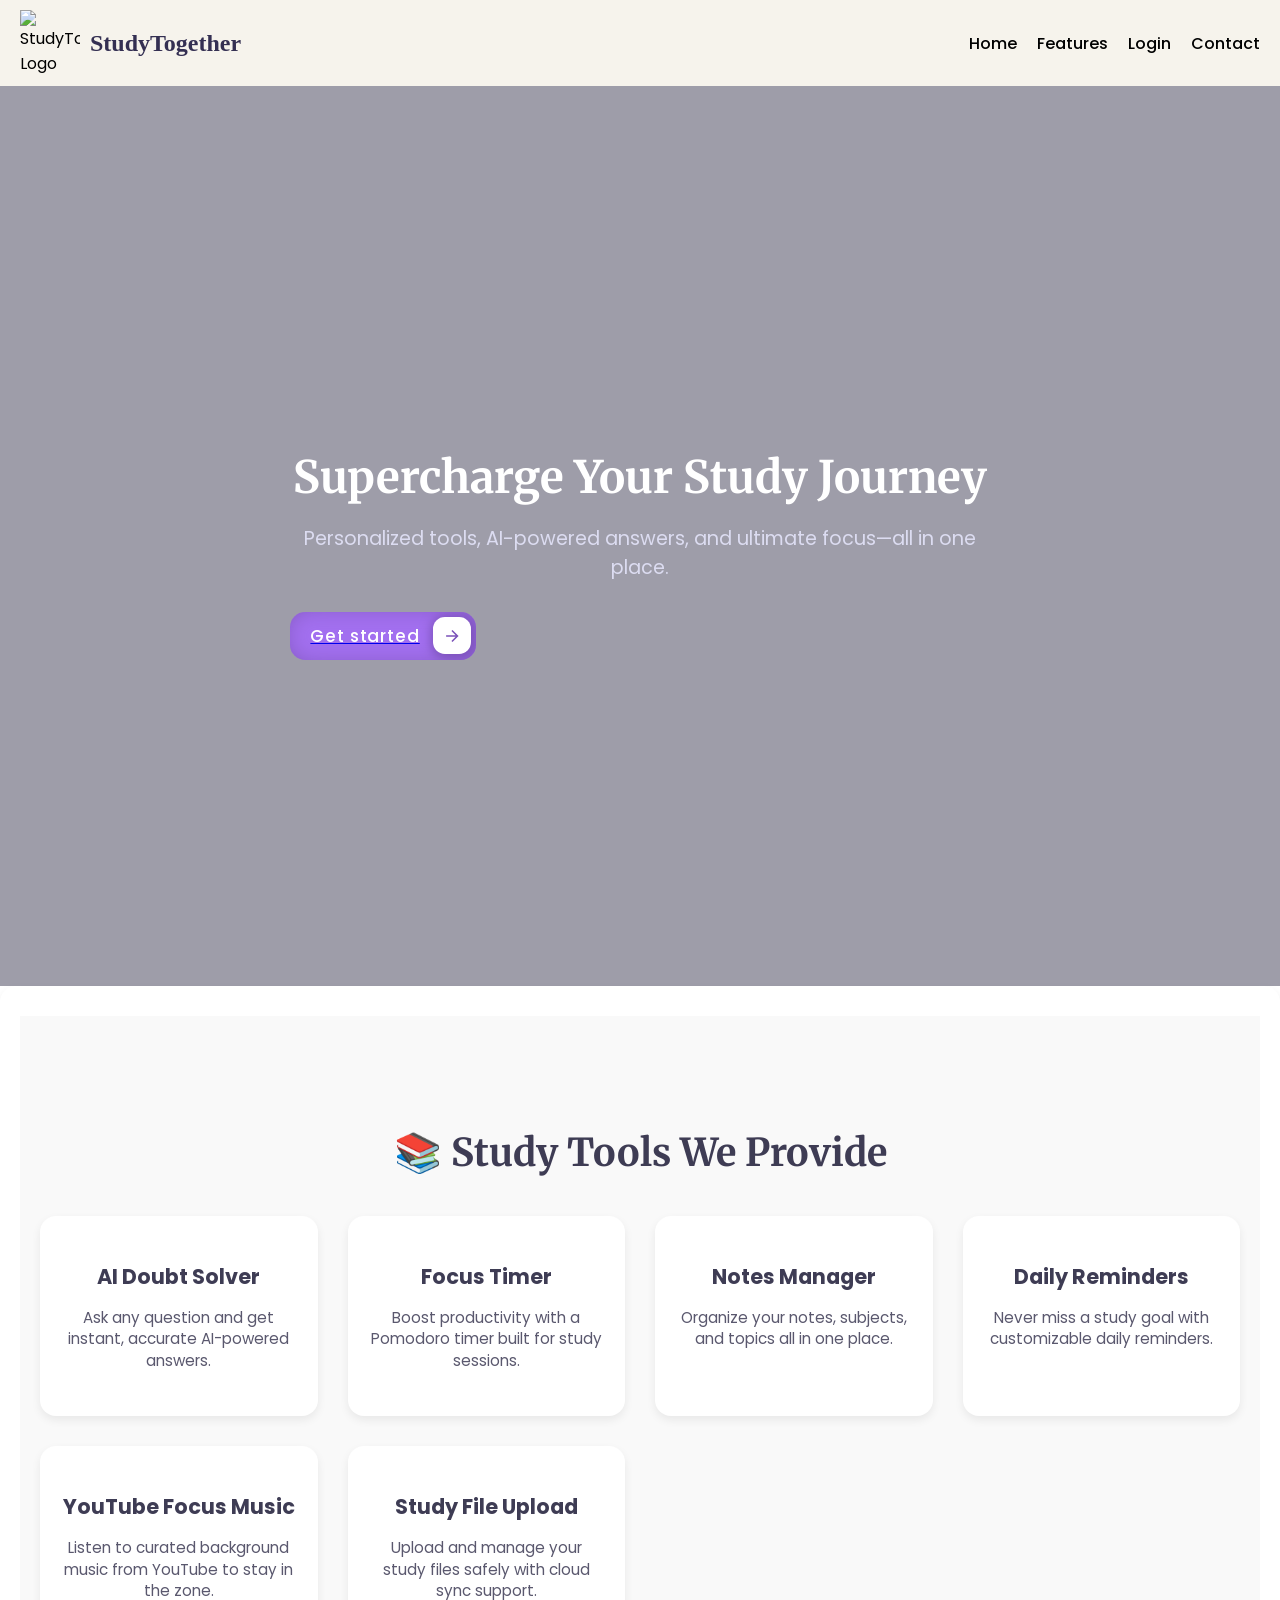
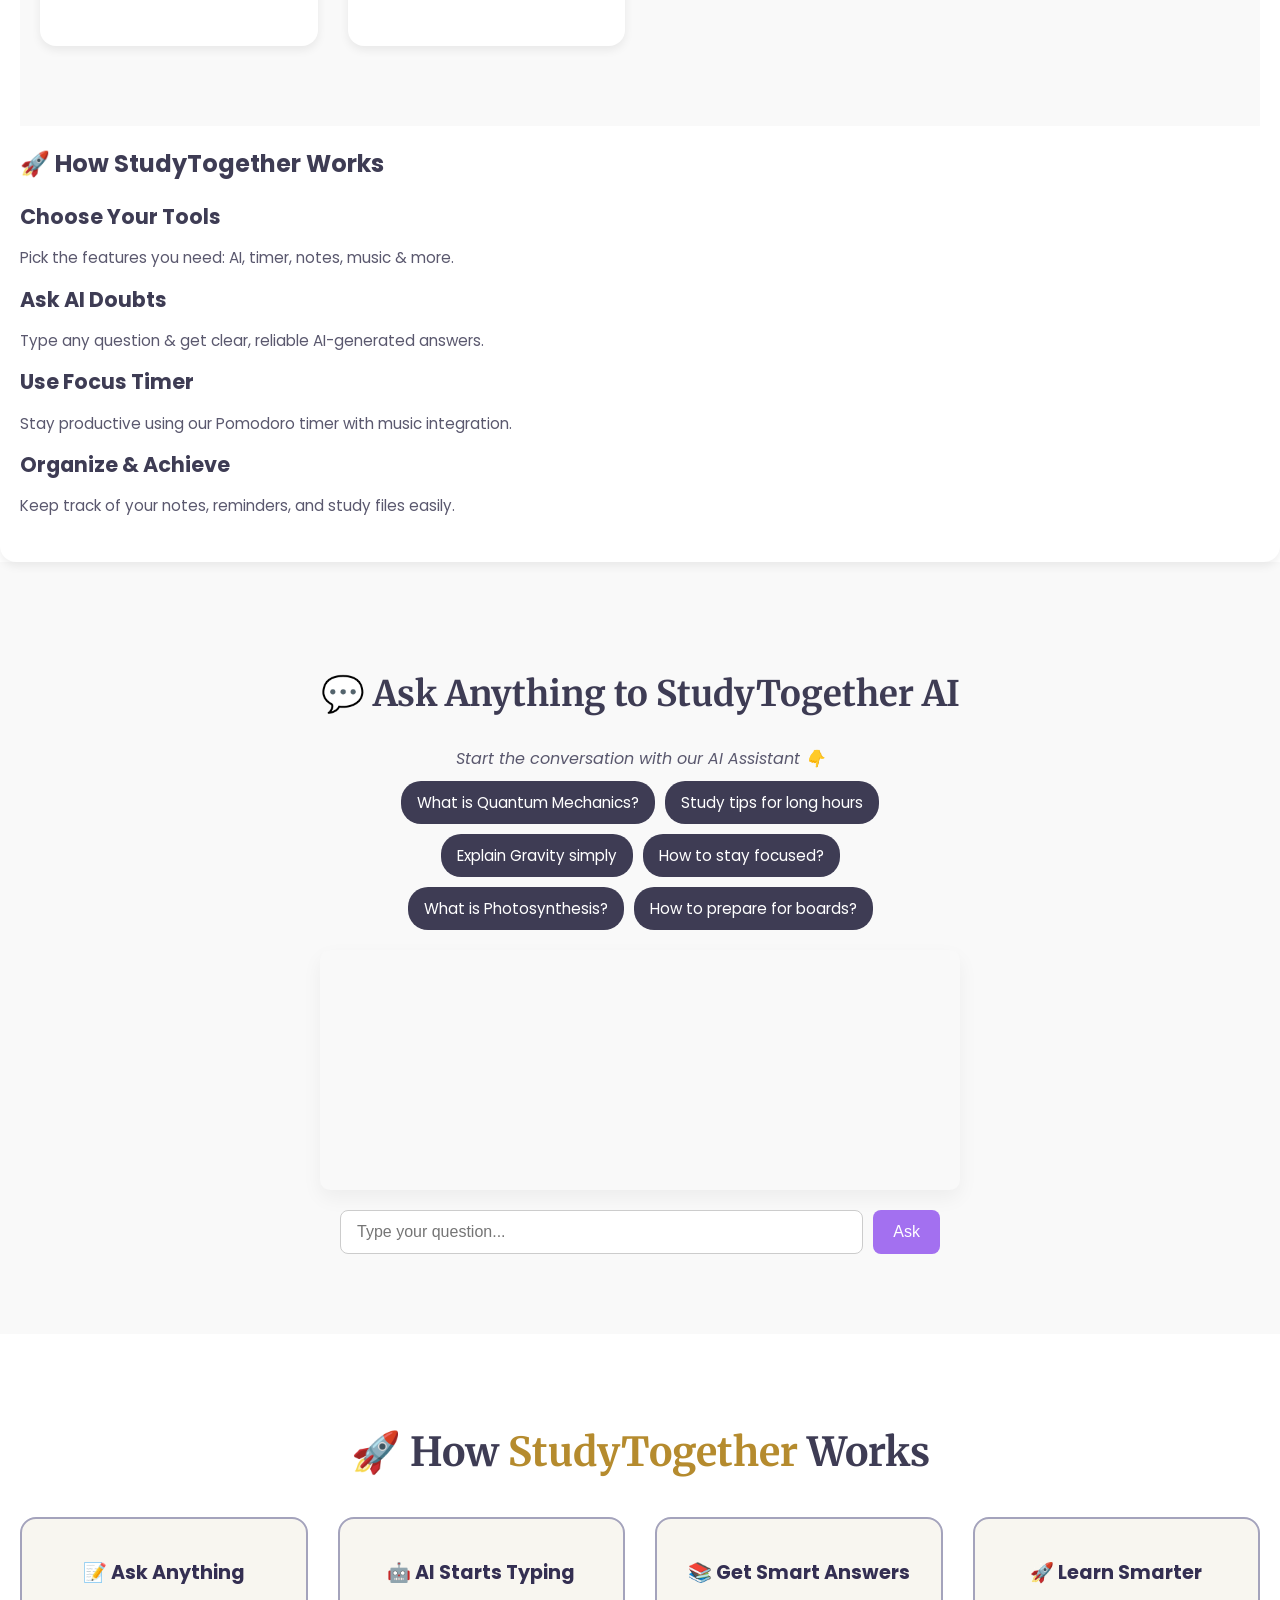
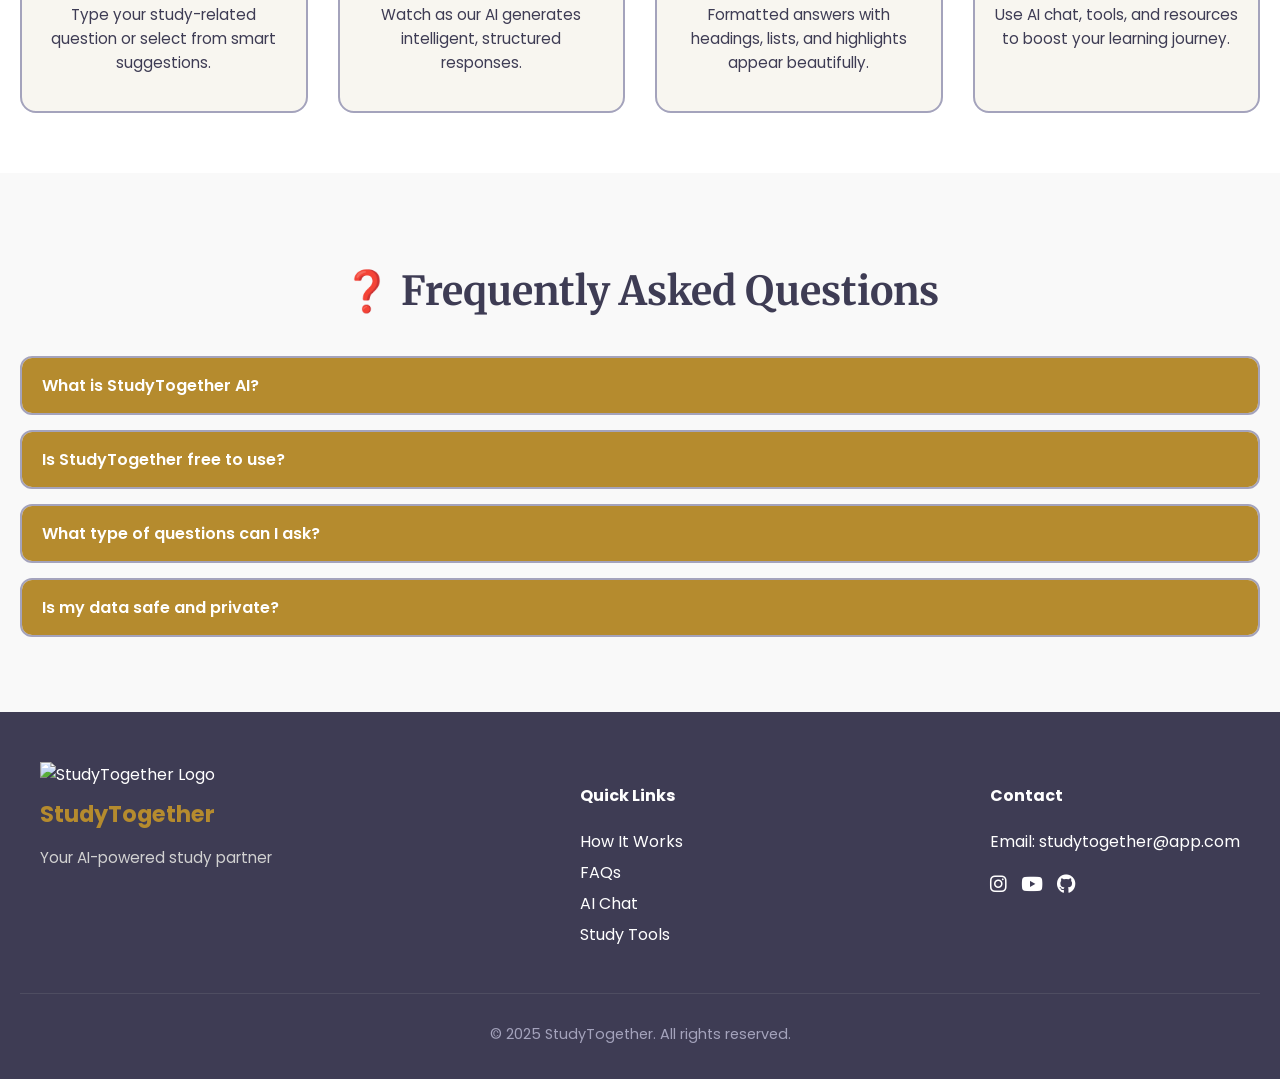
==== commit 04c0e552: "Update index.html" ====
--- a/index.html
+++ b/index.html
@@ -33,7 +33,7 @@
     <nav class="nav-links" id="navLinks">
       <a href="#">Home</a>
       <a href="#">Features</a>
-      <a href="#">AI Tools</a>
+      <a href="./auth.html">Login</a>
       <a href="#">Contact</a>
     </nav>
     <button class="hamburger" id="hamburger">
@@ -50,6 +50,7 @@
     <p class="hero-subtitle">
       Personalized tools, AI-powered answers, and ultimate focus—all in one place.
     </p>
+    <a href="./auth.html">
     <button class="cssbuttons-io-button">
       Get started
       <div class="icon">
@@ -67,6 +68,7 @@
         </svg>
       </div>
     </button>
+    </a>
   </div>
 </section>
 <!-- Study Tools Section -->
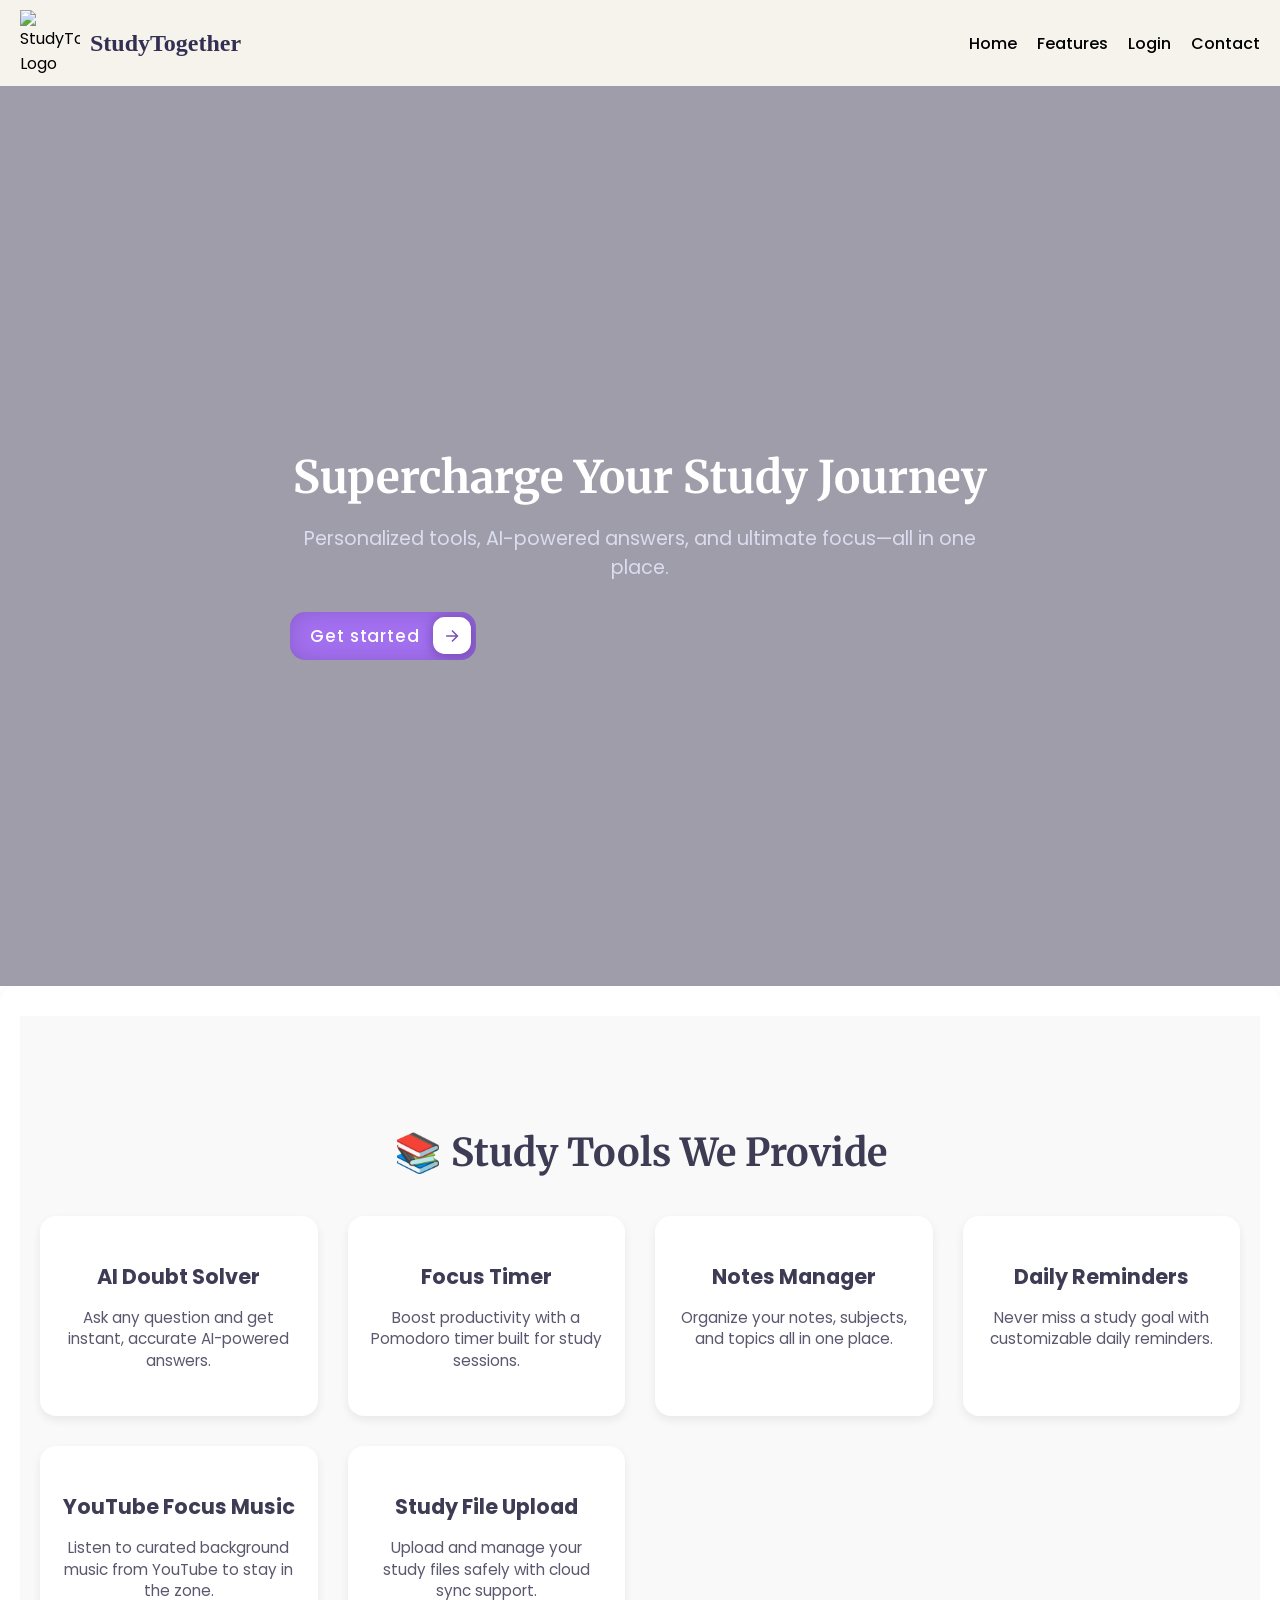
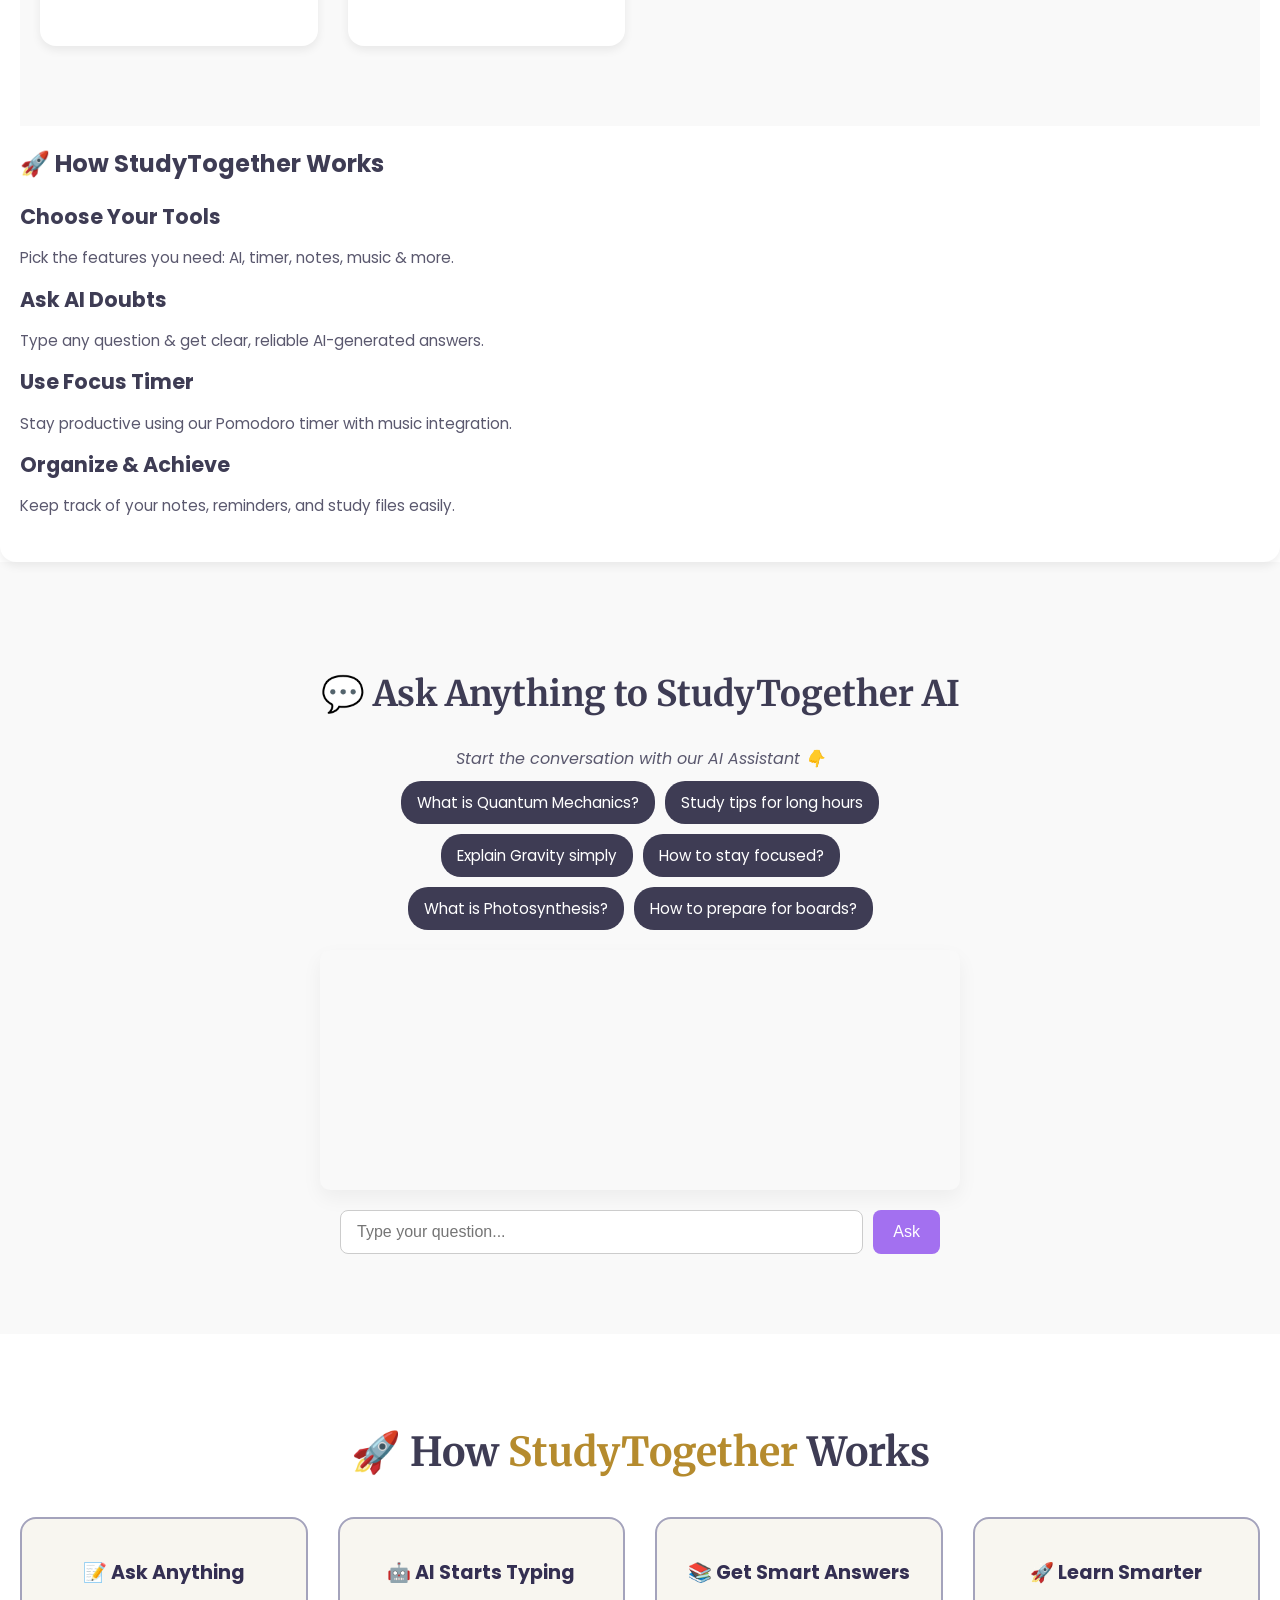
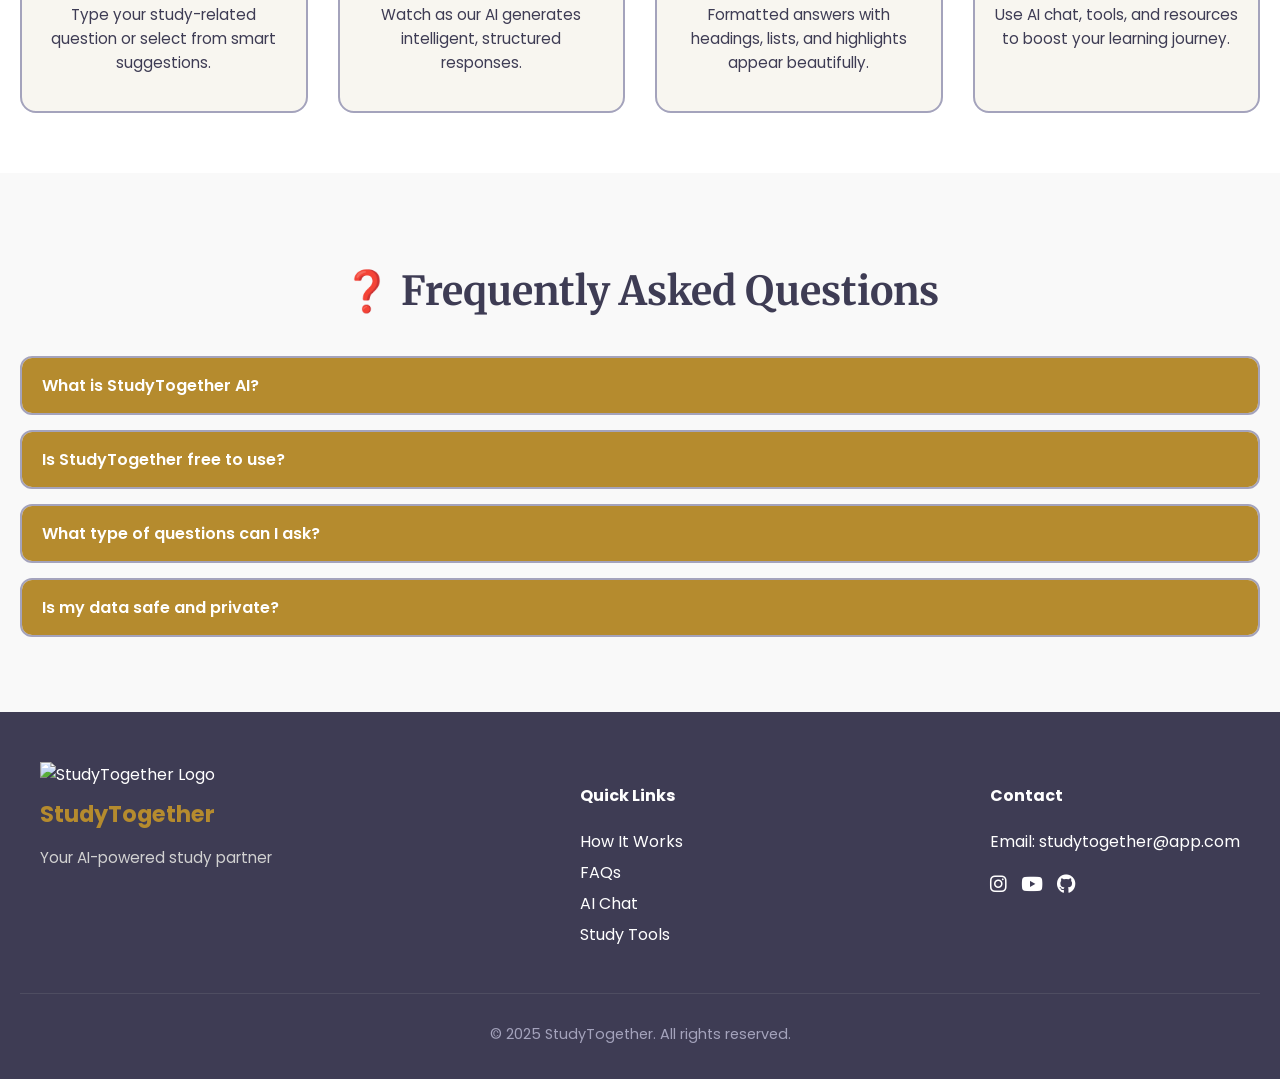
==== commit 04664014: "Update index.html" ====
--- a/index.html
+++ b/index.html
@@ -50,7 +50,7 @@
     <p class="hero-subtitle">
       Personalized tools, AI-powered answers, and ultimate focus—all in one place.
     </p>
-    <a href="./auth.html">
+    <a href="./auth.html" style="text-decoration: none;">
     <button class="cssbuttons-io-button">
       Get started
       <div class="icon">
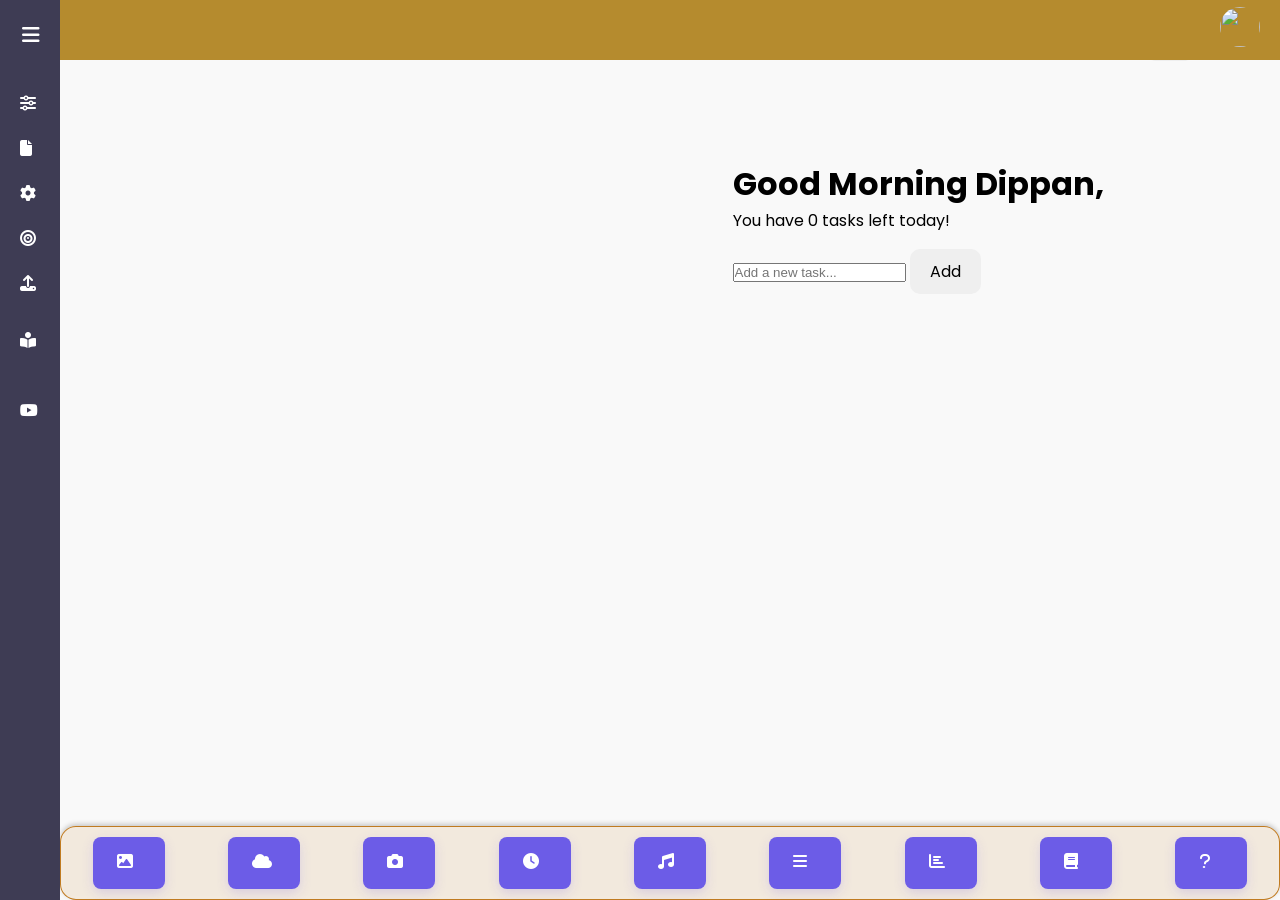
==== commit 9459c46e: "Image Uplaoder, File Uplaod History and Footer Icons Added !" ====
--- a/index.html
+++ b/index.html
@@ -1,1411 +1,1149 @@
+<!-- Profile Page Layout -->
 <!DOCTYPE html>
 <html lang="en">
 <head>
-  <script src="https://cdn.auth0.com/js/auth0-spa-js/1.18/auth0-spa-js.production.js"></script>
-  <link rel="stylesheet" href="https://cdnjs.cloudflare.com/ajax/libs/font-awesome/6.5.0/css/all.min.css" />
-  <link href="https://unpkg.com/aos@2.3.4/dist/aos.css" rel="stylesheet" />
-<link rel="stylesheet" href="https://cdnjs.cloudflare.com/ajax/libs/font-awesome/6.5.0/css/all.min.css" />
+  <link rel="stylesheet" href="https://cdnjs.cloudflare.com/ajax/libs/font-awesome/6.7.2/css/all.min.css" integrity="sha512-Evv84Mr4kqVGRNSgIGL/F/aIDqQb7xQ2vcrdIwxfjThSH8CSR7PBEakCr51Ck+w+/U6swU2Im1vVX0SVk9ABhg==" crossorigin="anonymous" referrerpolicy="no-referrer" />
+  <link rel="stylesheet" href="https://cdnjs.cloudflare.com/ajax/libs/font-awesome/6.7.2/css/all.min.css" integrity="sha512-Evv84Mr4kqVGRNSgIGL/F/aIDqQb7xQ2vcrdIwxfjThSH8CSR7PBEakCr51Ck+w+/U6swU2Im1vVX0SVk9ABhg==" crossorigin="anonymous" referrerpolicy="no-referrer" />
+  <script src="/files/img-uploads-handler.js" type="text/javascript" charset="utf-8"></script>
+  <link rel="stylesheet" href="/files/img-uploads-handler.css" type="text/css" media="all" />
+  <link rel="stylesheet" href="apply-btn.css" type="text/css" media="all" />
+  <style>
+  
+.snowflake {
+  position: absolute;
+  user-select: none;
+  top: -10px;
+  background-color: rgba(255, 255, 255, 0.8);
+  border-radius: 50%;
+  z-index: 10;
+  pointer-events: none;
+  animation: fall linear infinite;
+}
+  @keyframes fall {
+    to {
+      transform: translateY(100vh);
+    }
+  }
+  .snow {
+  position: fixed;
+  top: 0; left: 0;
+  width: 100%; height: 100%;
+  pointer-events: none;
+  z-index: 10; /* Set lower than top-navbar (z-index: 999) */
+}
+</style>
+<link id="font-link" rel="stylesheet" href="https://fonts.googleapis.com/css2?family=Poppins&display=swap">
+<link id="font-link" rel="stylesheet" href="https://fonts.googleapis.com/css2?family=Poppins&display=swap">
+  <link rel="stylesheet" href="https://fonts.googleapis.com/css2?family=Material+Symbols+Outlined:opsz,wght,FILL,GRAD@20..48,100..700,0..1,-50..200&icon_names=dashboard_customize" />
+  <script src="https://cdnjs.cloudflare.com/ajax/libs/tailwindcss/4.1.11/lib.min.js" integrity="sha512-tE7j0ptGYRtx0sHRAOkHNLAuIqVW7udzmjvNh1A6vIEnWUJnx7j7khwTEjemjDaauV+lHo0jEtdW8jn5weoxhw==" crossorigin="anonymous" referrerpolicy="no-referrer"></script>
+  <script src="https://cdnjs.cloudflare.com/ajax/libs/tailwindcss/4.1.11/colors.min.js" integrity="sha512-XCWTRVO7g0LlfM1NYVx8ugIQPaMWJAZEqOcu85qaFrrSVzc48gqN4bsWVWuTheX3iiVhb3g3tBN6E1XArqGYLQ==" crossorigin="anonymous" referrerpolicy="no-referrer"></script>
+    <script src="https://cdn.tailwindcss.com"></script>
+  <link href="https://fonts.googleapis.com/css2?family=Poppins:wght@400;600&display=swap" rel="stylesheet">
+  <script src="https://cdn.jsdelivr.net/npm/chart.js"></script>
   <meta charset="UTF-8" />
-  <meta name="theme-color" content="#b98d2a">
-  <meta name="viewport" content="width=device-width, initial-scale=1.0" />
-  <title>StudyTogether - AI Study App</title>
-  <link rel="preconnect" href="https://fonts.googleapis.com">
-  <link rel="preconnect" href="https://fonts.gstatic.com" crossorigin>
-  <!-- Using 'Poppins' and 'Merriweather' from Google Fonts -->
-  <link rel="preconnect" href="https://fonts.googleapis.com">
-<link rel="preconnect" href="https://fonts.gstatic.com" crossorigin>
-<link href="https://fonts.googleapis.com/css2?family=Merriweather:wght@400;700&family=Poppins:wght@400;600&display=swap" rel="stylesheet">
-  <link href="https://fonts.googleapis.com/css2?family=Merriweather:wght@400;700&family=Poppins:wght@400;600&display=swap" rel="stylesheet">
-  <link rel="stylesheet" href="../navbar.css" />
-<link rel="stylesheet" href="../hero.css" />
-<link rel="stylesheet" href="../study-grid.css" />
-<link rel="stylesheet" href="../how-it-will-work.css" />
-<link rel="stylesheet" href="../ai-chat-demo.css" />
-<link rel="stylesheet" href="../faqs.css" />
-<link rel="stylesheet" href="../footer.css" />
+  <meta name="viewport" content="width=device-width, initial-scale=1.0"/>
+  <title>StudyTogether Profile</title>
+
+  <!-- FontAwesome + Google Fonts -->
+  <link rel="stylesheet" href="https://cdnjs.cloudflare.com/ajax/libs/font-awesome/6.4.0/css/all.min.css">
+  <link href="https://fonts.googleapis.com/css2?family=Poppins:wght@400;600&display=swap" rel="stylesheet">
+
+  <!-- Uploadcare -->
+  <link rel="stylesheet" href="https://cdn.jsdelivr.net/npm/@uploadcare/file-uploader@1/web/uc-file-uploader-regular.min.css">
+  <script type="module">
+    import * as UC from 'https://cdn.jsdelivr.net/npm/@uploadcare/file-uploader@1/web/uc-file-uploader-regular.min.js';
+    UC.defineComponents(UC);
+  </script>
+
+  <style>
+    * { margin: 0; padding: 0; box-sizing: border-box; }
+    body {
+    
+      display: flex;
+      height: 100vh;
+      background: #f9f9f9;
+    }
+
+    .sidebar {
+      background-color: #3e3c54;
+      color: white;
+      width: 60px;
+      transition: width 0.3s;
+      overflow: hidden;
+      position: fixed;
+      height: 100%;
+      top: 0; left: 0;
+      z-index: 10001;
+    }
+    .sidebar.expanded { width: 220px; }
+    .sidebar .hamburger {
+      text-align: right;
+      padding: 20px;
+      cursor: pointer;
+      font-size: 20px;
+    }
+    .sidebar ul { list-style: none; padding: 0 20px; }
+    .sidebar li {
+      margin: 20px 0;
+      display: flex;
+      align-items: center;
+      gap: 10px;
+      cursor: pointer;
+      transition: all 0.3s;
+    }
+    .sidebar li i { min-width: 20px; }
+    .sidebar span { opacity: 0; transition: opacity 0.3s; }
+    .sidebar.expanded span { opacity: 1; }
+
+    .top-navbar {
+      position: fixed;
+      left: 60px;
+      right: 0;
+      height: 60px;
+      background: #b58b2e;
+      display: flex;
+      align-items: center;
+      justify-content: space-between;
+      padding: 0 20px;
+      transition: left 0.3s;
+      z-index: 999;
+    }
+    .sidebar.expanded ~ .top-navbar { left: 220px; }
+
+    .profile-container {
+      position: relative;
+      cursor: pointer;
+    }
+    .profile-pic {
+      width: 40px;
+      height: 40px;
+      border-radius: 50%;
+      object-fit: cover;
+    }
+    .profile-menu {
+      position: absolute;
+      top: 50px;
+      right: 0;
+      background: #fff;
+      border-radius: 8px;
+      box-shadow: 0 4px 12px rgba(0,0,0,0.1);
+      padding: 10px;
+      display: none;
+      z-index: 1001;
+    }
+    .profile-menu.active { display: block; }
+    .profile-menu div {
+      padding: 8px 12px;
+      cursor: pointer;
+      white-space: nowrap;
+    }
+    .profile-menu div:hover {
+      background: #f0f0f0;
+    }
+
+    .main-content {
+      margin-top: 60px;
+      margin-left: 60px;
+      padding: 20px;
+      transition: margin-left 0.3s;
+      width: 100%;
+    }
+    .sidebar.expanded ~ .main-content {
+      margin-left: 220px;
+    }
+
+    uc-file-uploader-regular {
+      position: fixed;
+      bottom: 20px;
+      right: 20px;
+      z-index: 1002;
+    }
+  </style>
 </head>
 <body>
-  <header class="navbar">
-    <div class="brand">
-      <img src="https://i.postimg.cc/TP8dPLyt/2756-removebg-preview.png" alt="StudyTogether Logo" class="logo">
-      <span class="brand-name">StudyTogether</span>
+
+  <!-- Sidebar -->
+  <div class="sidebar" id="sidebar">
+    <div class="hamburger" onclick="toggleSidebar()">
+      <i class="fas fa-bars"></i>
     </div>
-    <nav class="nav-links" id="navLinks">
-      <a href="#">Home</a>
-      <a href="#">Features</a>
-      <a href="./auth.html">Login</a>
-      <a href="#">Contact</a>
-    </nav>
-    <button class="hamburger" id="hamburger">
-  <span class="bar"></span>
-  <span class="bar"></span>
-  <span class="bar"></span>
-</button>
-  </header>
-  <script src="../navbar.js"></script>
-<!-- Hero Section -->
-<section class="hero">
-  <div class="hero-content">
-    <h1 class="hero-title">Supercharge Your Study Journey</h1>
-    <p class="hero-subtitle">
-      Personalized tools, AI-powered answers, and ultimate focus—all in one place.
-    </p>
-    <a href="./auth.html" style="text-decoration: none;">
-    <button class="cssbuttons-io-button">
-      Get started
-      <div class="icon">
-        <svg
-          height="24"
-          width="24"
-          viewBox="0 0 24 24"
-          xmlns="http://www.w3.org/2000/svg"
-        >
-          <path d="M0 0h24v24H0z" fill="none"></path>
-          <path
-            d="M16.172 11l-5.364-5.364 1.414-1.414L20 12l-7.778 7.778-1.414-1.414L16.172 13H4v-2z"
-            fill="currentColor"
-          ></path>
-        </svg>
-      </div>
-    </button>
-    </a>
+    <ul>
+        <li class="settings-btn"><i class="fa-duotone fa-solid fa-sliders"></i> <span>Customisation</span></li>
+      <li id="filesLink"><i class="fa-solid fa-file"></i> <span>Files</span></li>
+      <li><i class="fas fa-cog"></i> <span>Settings</span></li>
+      <li><i class="fas fa-bullseye"></i> <span>Focus</span></li>
+      <li><i class="fas fa-upload"></i> <span>Upload</span></li>
+      <li><i class="fas fa-book-reader"></i> <span>My Study</span></li>
+      <li><i class="fab fa-youtube"></i> <span>YouTube Music</span></li>
+    </ul>
   </div>
-</section>
-<!-- Study Tools Section -->
-<div class="tool-card reveal"> 
-<section class="tools-section">
-  <h2 class="tools-title">📚 Study Tools We Provide</h2>
-  <div class="tools-grid">
-    
-    <!-- Tool 1 -->
-    <div class="tool-card">
-      <lord-icon
-        src="https://cdn.lordicon.com/lecprnjb.json"
-        trigger="hover"
-        colors="primary:#b58b2e,secondary:#3e3c54"
-        style="width:60px;height:60px">
-      </lord-icon>
-      <h3>AI Doubt Solver</h3>
-      <p>Ask any question and get instant, accurate AI-powered answers.</p>
-    </div>
-
-    <!-- Tool 2 -->
-    <div class="tool-card">
-      <lord-icon
-        src="https://cdn.lordicon.com/qghrdngw.json"
-        trigger="hover"
-        colors="primary:#b58b2e,secondary:#3e3c54"
-        style="width:60px;height:60px">
-      </lord-icon>
-      <h3>Focus Timer</h3>
-      <p>Boost productivity with a Pomodoro timer built for study sessions.</p>
-    </div>
-
-    <!-- Tool 3 -->
-    <div class="tool-card">
-      <lord-icon
-        src="https://cdn.lordicon.com/wxnxiano.json"
-        trigger="hover"
-        colors="primary:#b58b2e,secondary:#3e3c54"
-        style="width:60px;height:60px">
-      </lord-icon>
-      <h3>Notes Manager</h3>
-      <p>Organize your notes, subjects, and topics all in one place.</p>
-    </div>
-
-    <!-- Tool 4 -->
-    <div class="tool-card">
-      <lord-icon
-        src="https://cdn.lordicon.com/zxvuvcnc.json"
-        trigger="hover"
-        colors="primary:#b58b2e,secondary:#3e3c54"
-        style="width:60px;height:60px">
-      </lord-icon>
-      <h3>Daily Reminders</h3>
-      <p>Never miss a study goal with customizable daily reminders.</p>
-    </div>
-<!-- Tool 5 -->
-<div class="tool-card">
-  <lord-icon
-    src="https://cdn.lordicon.com/hiqmdfkt.json"
-    trigger="hover"
-    colors="primary:#b58b2e,secondary:#3e3c54"
-    style="width:60px;height:60px">
-  </lord-icon>
-  <h3>YouTube Focus Music</h3>
-  <p>Listen to curated background music from YouTube to stay in the zone.</p>
-</div>
-
-<!-- Tool 6 -->
-<div class="tool-card">
-  <lord-icon
-    src="https://cdn.lordicon.com/xhdhjyqy.json"
-    trigger="hover"
-    colors="primary:#b58b2e,secondary:#3e3c54"
-    style="width:60px;height:60px">
-  </lord-icon>
-  <h3>Study File Upload</h3>
-  <p>Upload and manage your study files safely with cloud sync support.</p>
-</div>
-  </div>
-</section>
-<script>
-  const revealElements = document.querySelectorAll('.reveal');
-
-  const observer = new IntersectionObserver((entries) => {
-    entries.forEach(entry => {
-      if (entry.isIntersecting) {
-        entry.target.classList.add('active');
-        observer.unobserve(entry.target); // reveal once
-      }
-    });
-  }, {
-    threshold: 0.1
-  });
-
-  revealElements.forEach(el => observer.observe(el));
-</script>
-<!--Hero Section Ends Here-->
-<!-- How It Works Section -->
-<section class="how-it-works">
-  <h2 class="how-title">🚀 How StudyTogether Works</h2>
-  <div class="steps-grid">
-
-    <!-- Step 1 -->
-    <div class="step-card">
-      <lord-icon
-  src="https://cdn.lordicon.com/nmguxqka.json"
-  trigger="hover"
-  colors="primary:#b58b2e,secondary:#3e3c54"
-  style="width:60px;height:60px">
-</lord-icon>
-      <h3>Choose Your Tools</h3>
-      <p>Pick the features you need: AI, timer, notes, music & more.</p>
-    </div>
-
-    <!-- Step 2 -->
-    <div class="step-card">
-      <lord-icon
-        src="https://cdn.lordicon.com/jnikqyih.json"
-        trigger="hover"
-        colors="primary:#b58b2e,secondary:#3e3c54"
-        style="width:60px;height:60px">
-      </lord-icon>
-      <h3>Ask AI Doubts</h3>
-      <p>Type any question & get clear, reliable AI-generated answers.</p>
-    </div>
-
-    <!-- Step 3 -->
-    <div class="step-card">
-      <lord-icon
-        src="https://cdn.lordicon.com/wxnxiano.json"
-        trigger="hover"
-        colors="primary:#b58b2e,secondary:#3e3c54"
-        style="width:60px;height:60px">
-      </lord-icon>
-      <h3>Use Focus Timer</h3>
-      <p>Stay productive using our Pomodoro timer with music integration.</p>
-    </div>
-
-    <!-- Step 4 -->
-    <div class="step-card">
-      <lord-icon
-        src="https://cdn.lordicon.com/ggihhudh.json"
-        trigger="hover"
-        colors="primary:#b58b2e,secondary:#3e3c54"
-        style="width:60px;height:60px">
-      </lord-icon>
-      <h3>Organize & Achieve</h3>
-      <p>Keep track of your notes, reminders, and study files easily.</p>
-    </div>
-
-  </div>
-</section>
- </div>
-<script src="https://cdn.lordicon.com/lordicon.js"></script>
-<script src="https://cdn.lordicon.com/lordicon.js"></script>
-<!-- How It Will Work Section End -->
-<section class="ai-chat-live">
-  <h2 class="ai-title">💬 Ask Anything to StudyTogether AI</h2>
-  
-  <!-- Intro Message -->
-  <div class="intro-message">Start the conversation with our AI Assistant 👇</div>
-  
-  <!-- Suggestions -->
-  <div class="suggestions">
-    <span class="suggestion">What is Quantum Mechanics?</span>
-    <span class="suggestion">Study tips for long hours</span>
-    <span class="suggestion">Explain Gravity simply</span>
-    <span class="suggestion">How to stay focused?</span>
-    <span class="suggestion">What is Photosynthesis?</span>
-    <span class="suggestion">How to prepare for boards?</span>
-  </div>
-  
-  <!-- Chat Container -->
-  <div class="chat-window" id="chat-window"></div>
-  
-  <!-- Chat Input -->
-  <form id="chat-form">
-    <input type="text" id="user-input" placeholder="Type your question..." required />
-    <button type="submit">Ask</button>
-  </form>
-</section>
-<script src="../ai-demo.js"></script>
-
-<!--demo-->
-<!-- How It Works Section -->
-<section id="how-it-works" class="how-it-works-section">
-  <div class="container" data-aos="fade-up">
-    <h2 class="section-title">🚀 How <span>StudyTogether</span> Works</h2>
-    <div class="steps">
-      <div class="step">
-        <h3>📝 Ask Anything</h3>
-        <p>Type your study-related question or select from smart suggestions.</p>
-      </div>
-      <div class="step">
-        <h3>🤖 AI Starts Typing</h3>
-        <p>Watch as our AI generates intelligent, structured responses.</p>
-      </div>
-      <div class="step">
-        <h3>📚 Get Smart Answers</h3>
-        <p>Formatted answers with headings, lists, and highlights appear beautifully.</p>
-      </div>
-      <div class="step">
-        <h3>🚀 Learn Smarter</h3>
-        <p>Use AI chat, tools, and resources to boost your learning journey.</p>
+
+  <!-- Top Navbar -->
+  <div class="top-navbar">
+    <div id="datetime"></div>
+    <div class="profile-container" onclick="toggleProfileMenu()">
+      <img id="profileImage" src="https://i.postimg.cc/wTCGZYpj/cropped-IMG-20250622-WA0016.jpg" class="profile-pic"/>
+      <div class="profile-menu" id="profileMenu">
+        <div onclick="triggerUploader()">Change Profile Picture</div>
+        <div onclick="viewPicture()">View Profile Picture</div>
+        <div onclick="removePicture()">Remove Profile Picture</div>
       </div>
     </div>
   </div>
-</section>
+
+  <!-- Main Content -->
+<div class="main-content">
+<!-- Background Setting with Modal Starts Here" !-->
+  <div class="modal" id="settingsModal">
+  <div class="modal-content">
+    <button class="close-btn" onclick="closeModal()"><i class="fa-solid fa-xmark"></i></button>
+    <h2>🎨 Customize Dashboard</h2>
+
+    <label for="themeSelect">Choose Theme:</label><br>
+    <select id="themeSelect" onchange="updateThemePreview(this.value)">
+      <option value="">Select a background</option>
+      <option value="0">BMW (Dark)</option>
+      <option value="1">BMW (Autum)</option>
+      <option value="2">BMW Dark Asthetic</option>
+      <option value="3">Animie LoFi</option>
+      <option value="4">BMW Asthetic (Dark)</option>
+      <option value="5">LoFi Asthetic</option>
+      <option value="6">Asthetic Girl</option>
+        <option value="7">Forest Path</option>
+        <option value="8">Books</option>
+        <option value="9">Book Open</option>
+        <option value="10">Library</option>
+        <option value="11">Cat HD</option>
+        <option value="12">Autum Woods</option>
+        <option value="13">Books with Glasses</option>
+        <option value="14">City</option>
+        <option value="15">Old Books Library</option>
+        <option value="16">Tiger HD</option>
+        <option value="17">Woods</option>
+        <option value="18">Wood Brak Brown</option>
+        <option value="19">130237207_p0_master1200</option>
+<option value="20">112952843_p0_master1200</option>
+<option value="21">129418439_p0_master1200</option>
+<option value="22">129633683_p0_master1200</option>
+    </select>
+
+    <div id="themePreview" class="theme-preview"></div>
+
+    <label for="fontSelect">Choose Font:</label><br>
+    <select id="fontSelect">
+      <option value="Poppins">Poppins</option>
+      <option value="Oswald">Oswald</option>
+      <option value="Playfair Display">Playfair Display</option>
+      <option value="Michroma">Michroma</option>
+      <option value="Libertinus Mono">Libertinus Mono</option>
+      <option value="Cedarville Cursive">Cedarville Cursive</option>
+      <option value="My Soul">My Soul</option>
+      <option value="Caveat">Caveat</option>
+      <option value="Shadows Into Light">Shadows Into Light</option>
+      <option value="Indie Flower">Indie Flower</option>
+      <option value="Amatic SC">Amatic SC</option>
+      <option value="Handlee">Handlee</option>
+      <option value="Bad Script">Bad Script</option>
+      <option value="News Cycle">News Cycle</option>
+      <option value="Changa">Changa</option>
+      <option value="Kaushan Script">Kaushan Script</option>
+    </select><br>
+<label for="uploadcare">Upload Custom Background:</label><br>
+<input
+  type="hidden"
+  role="uploadcare-uploader"
+  data-public-key="203e08aacf401f27092b"
+  data-images-only="true"
+  data-crop="free"
+  id="uploadcare"
+/>
+<br />
+
+<!-- Snow Effect Toggle -->
+<div class="checkbox-wrapper mt-4">
+  <input type="checkbox" id="snowToggle" />
+  <label for="snowToggle" class="terms-label">
+    <svg class="checkbox-svg" viewBox="0 0 64 64">
+      <rect class="checkbox-box" width="64" height="64" rx="12" ry="12"></rect>
+      <polyline class="checkbox-tick" points="16,32 28,44 48,20" stroke-width="6" fill="none"></polyline>
+    </svg>
+    <span class="label-text">Enable Snowfall Animation</span>
+  </label>
+</div>
+<br /><br />
+<style type="text/css" media="all">
+  /* From Uiverse.io by Creatlydev */ 
+.button {
+  line-height: 1;
+  text-decoration: none;
+  display: inline-flex;
+  border: none;
+  cursor: pointer;
+  align-items: center;
+  gap: 0.75rem;
+  background-color: var(--clr);
+  color: #fff;
+  border-radius: 10rem;
+  font-weight: 600;
+  padding: 0.75rem 1.5rem;
+  padding-left: 20px;
+  white-space: nowrap;
+  overflow: hidden;
+  text-overflow: ellipsis;
+  transition: background-color 0.3s;
+}
+
+.button__icon-wrapper {
+  flex-shrink: 0;
+  width: 25px;
+  height: 25px;
+  position: relative;
+  color: var(--clr);
+  background-color: #fff;
+  border-radius: 50%;
+  display: grid;
+  place-items: center;
+  overflow: hidden;
+}
+
+.button:hover {
+  background-color: #000;
+}
+
+.button:hover .button__icon-wrapper {
+  color: #000;
+}
+
+.button__icon-svg--copy {
+  position: absolute;
+  transform: translate(-150%, 150%);
+}
+
+.button:hover .button__icon-svg:first-child {
+  transition: transform 0.3s ease-in-out;
+  transform: translate(150%, -150%);
+}
+
+.button:hover .button__icon-svg--copy {
+  transition: transform 0.3s ease-in-out 0.1s;
+  transform: translate(0);
+}
+
+</style>
+    <button onclick="applySettings()" class="button" style="--clr: #aa6f73"><span class="button__icon-wrapper">
+    <svg
+      viewBox="0 0 14 15"
+      fill="none"
+      xmlns="http://www.w3.org/2000/svg"
+      class="button__icon-svg"
+      width="10"
+    >
+      <path
+        d="M13.376 11.552l-.264-10.44-10.44-.24.024 2.28 6.96-.048L.2 12.56l1.488 1.488 9.432-9.432-.048 6.912 2.304.024z"
+        fill="currentColor"
+      ></path>
+    </svg>
+
+    <svg
+      viewBox="0 0 14 15"
+      fill="none"
+      width="10"
+      xmlns="http://www.w3.org/2000/svg"
+      class="button__icon-svg button__icon-svg--copy"
+    >
+      <path
+        d="M13.376 11.552l-.264-10.44-10.44-.24.024 2.28 6.96-.048L.2 12.56l1.488 1.488 9.432-9.432-.048 6.912 2.304.024z"
+        fill="currentColor"
+      ></path>
+    </svg>
+  </span>
+ Apply</button>
+  </div>
+</div>
+<script src="https://ucarecdn.com/libs/widget/3.x/uploadcare.full.min.js"></script>
+<script>
+  // Show setting modal by default
+  window.onload = () => {
+    modal.style.display = 'flex';
+
+    const savedBg = localStorage.getItem('dashboardBg');
+    const savedFont = localStorage.getItem('dashboardFont');
+    const customBg = localStorage.getItem('customBg');
+    let enableSnow = localStorage.getItem('enableSnow');
+
+    if (enableSnow === null) {
+      enableSnow = true;
+      localStorage.setItem('enableSnow', true);
+    } else {
+      enableSnow = (enableSnow === 'true');
+    }
+
+    if (savedBg !== null) setBackground(savedBg);
+    if (savedFont !== null) setFont(savedFont);
+    if (customBg) document.body.style.backgroundImage = `url(${customBg})`;
+    if (enableSnow) toggleSnow(true);
+
+    themeSelect.value = savedBg;
+    fontSelect.value = savedFont || "Poppins";
+    updateThemePreview(savedBg);
+    document.getElementById("snowToggle").checked = enableSnow;
+  };
+
+  // Snow toggle
+  document.getElementById('snowToggle').addEventListener('change', function () {
+    toggleSnow(this.checked);
+    localStorage.setItem('enableSnow', this.checked);
+  });
+
+  function toggleSnow(enable) {
+    let existing = document.getElementById("snow");
+    if (enable && !existing) {
+      const snowContainer = document.createElement("div");
+      snowContainer.id = "snow";
+      snowContainer.className = "snow";
+
+      for (let i = 0; i < 50; i++) {
+        const flake = document.createElement("div");
+        flake.className = "snowflake";
+        flake.style.left = `${Math.random() * 100}vw`;
+        flake.style.width = flake.style.height = `${Math.random() * 6 + 4}px`;
+        flake.style.animationDuration = `${Math.random() * 3 + 2}s`;
+        flake.style.opacity = Math.random();
+        snowContainer.appendChild(flake);
+      }
+
+      document.body.appendChild(snowContainer);
+    } else if (!enable && existing) {
+      existing.remove();
+    }
+  }
+</script>
 <style>
-  .how-it-works-section {
-  padding: 60px 20px;
-  background-color: #fff;
-  text-align: center;
-}
-
-.section-title {
-  font-size: 2.5rem;
-  color: #3e3c54;
-  margin-bottom: 40px;
-  font-family: 'Merriweather', serif;
-}
-
-.section-title span {
-  color: #b58b2e;
-}
-
-.steps {
-  display: grid;
-  gap: 30px;
-  grid-template-columns: repeat(auto-fit, minmax(220px, 1fr));
-}
-
-.step {
-  background-color: #f8f6f0;
-  border: 2px solid #a4a3bc;
-  border-radius: 16px;
-  padding: 20px;
-  transition: transform 0.3s ease, box-shadow 0.3s ease;
-}
-
-.step:hover {
-  transform: translateY(-6px);
-  box-shadow: 0 10px 18px rgba(0, 0, 0, 0.1);
-}
-
-.step h3 {
-  font-size: 1.2rem;
-  color: #342f52;
-  margin-bottom: 10px;
-}
-
-.step p {
-  color: #3e3c54;
-  font-size: 0.95rem;
-  line-height: 1.6;
+@import url('https://fonts.googleapis.com/css2?family=Michroma&display=swap');
+/* Snowfall animation */
+.snow {
+  position: fixed;
+  top: 0; left: 0;
+  width: 100%; height: 100%;
+  pointer-events: none;
+  z-index: 0;
+}
+
+.snowflake {
+  position: absolute;
+  top: -10px;
+  color: white;
+  user-select: none;
+  font-size: 1em;
+  animation: fall linear infinite;
+}
+
+@keyframes fall {
+  to {
+    transform: translateY(100vh);
+  }
+}
+
+/* Uiverse checkbox style */
+.checkbox-wrapper input[type="checkbox"] {
+  display: none;
+}
+
+.checkbox-wrapper .terms-label {
+  cursor: pointer;
+  display: flex;
+  align-items: center;
+}
+
+.checkbox-wrapper .terms-label .label-text {
+  margin-left: 10px;
+  font-size: 14px;
+}
+
+.checkbox-wrapper .checkbox-svg {
+  width: 30px;
+  height: 30px;
+}
+
+.checkbox-wrapper .checkbox-box {
+  fill: rgba(207, 205, 205, 0.425);
+  stroke: #8c00ff;
+  stroke-dasharray: 800;
+  stroke-dashoffset: 800;
+  transition: stroke-dashoffset 0.6s ease-in;
+}
+
+.checkbox-wrapper .checkbox-tick {
+  stroke: #8c00ff;
+  stroke-dasharray: 172;
+  stroke-dashoffset: 172;
+  transition: stroke-dashoffset 0.6s ease-in;
+}
+
+.checkbox-wrapper input[type="checkbox"]:checked + .terms-label .checkbox-box,
+.checkbox-wrapper input[type="checkbox"]:checked + .terms-label .checkbox-tick {
+  stroke-dashoffset: 0;
 }
 </style>
-<!-- In <head> -->
-
-<!-- Before </body> -->
-<script src="https://unpkg.com/aos@2.3.4/dist/aos.js"></script>
-<script>AOS.init();</script><!--how to works ends-->
-<!-- FAQS Section -->
-<section id="faqs" class="faq-section">
-  <div class="container">
-    <h2 class="section-title">❓ Frequently Asked Questions</h2>
-    <div class="faq-item">
-      <button class="faq-question">What is StudyTogether AI?</button>
-      <div class="faq-answer">
-        <p>StudyTogether AI is your personal educational assistant that answers questions, explains topics, and helps you focus using smart tools — all powered by AI.</p>
-      </div>
+  <style>
+    :root {
+      --bg-transition: all 0.7s ease-in-out;
+      --main-font: 'Poppins', sans-serif;
+    }
+
+    body {
+      margin: 0;
+      padding: 0;
+      font-family: var(--main-font);
+      background-size: cover;
+      background-position: center;
+      background-repeat: no-repeat;
+      transition: var(--bg-transition);
+      height: 100vh;
+      color: white auto;
+    }
+
+    .modal {
+      position: fixed;
+      top: 0; left: 0;
+      width: 100%; height: 100%;
+      background: rgba(0, 0, 0, 0.7);
+      display: none;
+      align-items: center;
+      justify-content: center;
+      z-index: 1000;
+      color: #FFFFFF;
+    }
+
+    .modal-content {
+      color: #000;
+      background: hsla(180, 13%, 58%, 1);
+background: linear-gradient(90deg, hsla(180, 13%, 58%, 1) 0%, hsla(335, 16%, 61%, 1) 100%);
+
+background: -moz-linear-gradient(90deg, hsla(180, 13%, 58%, 1) 0%, hsla(335, 16%, 61%, 1) 100%);
+
+background: -webkit-linear-gradient(90deg, hsla(180, 13%, 58%, 1) 0%, hsla(335, 16%, 61%, 1) 100%);
+
+filter: progid: DXImageTransform.Microsoft.gradient(startColorstr="#87A3A3", endColorstr="#AC8D9A", GradientType=1);
+      padding: 2rem;
+      border-radius: 20px;
+      text-align: center;
+      max-width: 500px;
+      width: 90%;
+      animation: scaleUp 0.3s ease-in-out;
+    
+    }
+
+    @keyframes scaleUp {
+      from { transform: scale(0.8); opacity: 0; }
+      to { transform: scale(1); opacity: 1; }
+    }
+
+    select, button {
+      margin: 1rem 0;
+      padding: 10px 20px;
+      border-radius: 10px;
+      border: none;
+      font-size: 1rem;
+      font-family: inherit;
+      cursor: pointer;
+    }
+
+    .theme-preview {
+      width: 100%;
+      height: 120px;
+      background-size: cover;
+      background-position: center;
+      border-radius: 12px;
+      margin-top: 1rem;
+      border: 2px solid #fff;
+    }
+
+    .close-btn {
+      position: absolute;
+      top: 30px;
+      right: 30px;
+      font-size: 1.5rem;
+      color: white;
+      background: none;
+      border: none;
+      cursor: pointer;
+    }
+  </style>
+<script>
+  // Uploadcare Widget
+  uploadcare.Widget('[role=uploadcare-uploader]').onUploadComplete(info => {
+    const customUrl = info.cdnUrl;
+    document.body.style.backgroundImage = `url(${customUrl})`;
+    localStorage.setItem('dashboardBgCustom', customUrl);
+    localStorage.setItem('dashboardBg', 'custom');
+    themeSelect.value = ""; // clear theme selection
+    updateThemePreview(""); // clear preview
+  });
+
+  // Load custom background if selected
+  window.addEventListener("load", () => {
+    if (localStorage.getItem('dashboardBg') === 'custom') {
+      const customUrl = localStorage.getItem('dashboardBgCustom');
+      if (customUrl) {
+        document.body.style.backgroundImage = `url(${customUrl})`;
+      }
+    }
+  });
+</script>
+<script>
+  const bgImages = [
+    "https://i.postimg.cc/QMtY9c6n/a889088f6431738d58fb051ec21cd19c.jpg",
+    "https://i.postimg.cc/fRHBNJw7/69faad988c368ce422f76c5602147b4e.jpg",
+    "https://i.postimg.cc/T32CFrXY/6e5742369184ae9f560386dc7f6da493.jpg",
+    "https://i.postimg.cc/bYQgv6yw/cartoon-lifestyle-summertime-scene.jpg",
+    "https://i.postimg.cc/jd4MMMmF/d7c1b7f834bf4b6505b5778dc81866ab.jpg",
+    "https://i.postimg.cc/ZK4cvrnF/illustration-anime-city.jpg",
+    "https://i.postimg.cc/3RGBm129/lifestyle-scene-with-people-doing-regular-tasks-anime-style.jpg",
+    "https://i.postimg.cc/h4wZ5CDD/avenue-815297.jpg",
+    "https://i.postimg.cc/4dWqysRV/book-3964050.jpg",
+    "https://i.postimg.cc/9QykTGjW/book-6709160.jpg",
+    "https://i.postimg.cc/5t3kKb0T/books-2596809.jpg",
+    "https://i.postimg.cc/44FjTf5T/cat-8040862.jpg",
+    "https://i.postimg.cc/hPdZW9v9/fall-3186876.jpg",
+    "https://i.postimg.cc/cHxPd62d/glasses-1052023.jpg",
+    "https://i.postimg.cc/gjfML0SX/images.jpg",
+    "https://i.postimg.cc/Rhq8nyv8/old-books-436498.jpg",
+    "https://i.postimg.cc/ZKXk6bBL/tiger-1822535.jpg",
+    "https://i.postimg.cc/zB2257Tk/tree-3095703.jpg",
+    "https://i.postimg.cc/bwfCzsS4/wood-7633457.jpg",
+    "https://i.postimg.cc/63wCmz8r/112952843-p0-master1200.webp",
+    "https://i.postimg.cc/Z5G8rJZD/129418439-p0-master1200.webp",
+    "https://i.postimg.cc/MG1y5gpZ/129633683-p0-master1200.webp",
+    "https://i.postimg.cc/BQwcnxz3/130237207-p0-master1200.webp",
+  ];
+
+  const modal = document.getElementById('settingsModal');
+  const themeSelect = document.getElementById('themeSelect');
+  const fontSelect = document.getElementById('fontSelect');
+  const themePreview = document.getElementById('themePreview');
+
+  // Open Modal
+  document.querySelector('.settings-btn').addEventListener('click', () => {
+    modal.style.display = 'flex';
+  });
+
+  // Close Modal
+  function closeModal() {
+    modal.style.display = 'none';
+  }
+
+  // Set Background
+  function setBackground(index) {
+    document.body.style.backgroundImage = `url(${bgImages[index]})`;
+    preloadImage(bgImages[index]);
+    localStorage.setItem('dashboardBg', index);
+  }
+
+  // Set Font
+  function setFont(fontName) {
+    const fontUrl = `https://fonts.googleapis.com/css2?family=${fontName.replace(" ", "+")}&display=swap`;
+    document.getElementById('font-link').href = fontUrl;
+    document.documentElement.style.setProperty('--main-font', `'${fontName}', sans-serif`);
+    localStorage.setItem('dashboardFont', fontName);
+  }
+
+  // Apply Settings
+  function applySettings() {
+    const bgIndex = themeSelect.value;
+    const selectedFont = fontSelect.value;
+
+    if (bgIndex !== "") setBackground(bgIndex);
+    setFont(selectedFont);
+    closeModal();
+  }
+
+  // Load Saved Settings
+  window.onload = () => {
+    const savedBg = localStorage.getItem('dashboardBg');
+    const savedFont = localStorage.getItem('dashboardFont');
+
+    if (savedBg !== null) setBackground(savedBg);
+    if (savedFont !== null) setFont(savedFont);
+
+    themeSelect.value = savedBg;
+    fontSelect.value = savedFont || "Poppins";
+    updateThemePreview(savedBg);
+  };
+
+  // Update preview box
+  function updateThemePreview(index) {
+    if (index !== "") {
+      themePreview.style.backgroundImage = `url(${bgImages[index]})`;
+    } else {
+      themePreview.style.backgroundImage = "none";
+    }
+  }
+
+  // Preload image
+  function preloadImage(url) {
+    const img = new Image();
+    img.src = url;
+  }
+</script>
+<!-- Background Setting with Modal Ends Here" !-->
+</div>
+<script type="module">
+  import * as UC from 'https://cdn.jsdelivr.net/npm/@uploadcare/file-uploader@1/web/uc-file-uploader-regular.min.js';
+  UC.defineComponents(UC);
+</script>
+  <!-- Uploadcare Integration -->
+<uc-config
+  ctx-name="my-uploader"
+  pubkey="203e08aacf401f27092b"
+  source-list="local,camera,facebook,gdri"
+  multiple="false"
+  file-types="image/*"
+></uc-config>
+
+<uc-file-uploader-regular
+  ctx-name="my-uploader"
+  id="profileUploader"
+  style="display: none;"
+></uc-file-uploader-regular>
+
+<uc-upload-ctx-provider ctx-name="my-uploader"></uc-upload-ctx-provider>
+  <!-- Scripts -->
+  <script type="module">
+  import * as UC from 'https://cdn.jsdelivr.net/npm/@uploadcare/file-uploader@1/web/uc-file-uploader-regular.min.js';
+  UC.defineComponents(UC);
+
+  // Toggle Sidebar
+  function toggleSidebar() {
+    document.getElementById('sidebar').classList.toggle('expanded');
+  }
+
+  // Update Date & Time
+  function updateDateTime() {
+  const now = new Date();
+  const options = { weekday: 'long', year: 'numeric', month: 'short', day: 'numeric' };
+  const dateString = now.toLocaleDateString('en-GB', options);
+  const timeString = now.toLocaleTimeString('en-US', {
+    hour: 'numeric',
+    minute: 'numeric',
+    hour12: true
+  });
+  
+  document.getElementById('datetime').textContent = `${dateString} | ${timeString}`;
+}
+  setInterval(updateDateTime, 1000);
+  updateDateTime();
+
+  // Toggle Profile Menu
+  window.toggleProfileMenu = function () {
+    document.getElementById('profileMenu').classList.toggle('active');
+  };
+
+  // View Picture
+  window.viewPicture = function () {
+    const src = document.getElementById('profileImage').src;
+    window.open(src, '_blank');
+  };
+
+  // Remove Picture
+  window.removePicture = function () {
+    const defaultPic = "https://i.postimg.cc/t4xSyS5C/default.png";
+    document.getElementById('profileImage').src = defaultPic;
+    localStorage.removeItem("profileImage");
+  };
+
+  // Open Uploadcare uploader
+  window.triggerUploader = function () {
+    const uploader = document.getElementById('profileUploader');
+    uploader.style.display = 'block';
+    uploader.click();
+  };
+
+  // On Upload Success
+  const ctxProvider = document.querySelector("uc-upload-ctx-provider");
+  ctxProvider.addEventListener("common-upload-success", (e) => {
+    const uploadedUrl = e.detail.successEntries[0].cdnUrl;
+    document.getElementById('profileImage').src = uploadedUrl;
+    localStorage.setItem("profileImage", uploadedUrl);
+    document.getElementById('profileUploader').style.display = 'none';
+  });
+
+  // Load from localStorage
+  window.addEventListener('DOMContentLoaded', () => {
+    const savedPic = localStorage.getItem("profileImage");
+    if (savedPic) {
+      document.getElementById('profileImage').src = savedPic;
+    }
+  });
+</script>
+<script>
+  document.addEventListener("DOMContentLoaded", () => {
+    const sidebar = document.getElementById("sidebar");
+    const hamburger = sidebar.querySelector(".hamburger");
+
+    hamburger.addEventListener("click", () => {
+      sidebar.classList.toggle("expanded");
+    });
+  });
+</script>
+<!--Main Content-->
+<div class="main-content">
+  <div class="fixed top-20 left-1/2 transform -translate-x-1/2 w-[90%] max-w-xl bg-white/10 backdrop-blur-lg p-6 rounded-3xl shadow-2xl text-center text-white space-y-4 transition-all duration-500 main-content">
+  <h1 id="greeting" class="text-3xl font-bold drop-shadow-lg"></h1>
+  <p class="text-lg">You have <span id="taskCount">0</span> tasks left today!</p>
+
+  <div class="flex items-center justify-center gap-2 mt-4">
+    <input
+      type="text"
+      id="taskInput"
+      placeholder="Add a new task..."
+      class="w-full px-4 py-2 rounded-xl text-black outline-none"
+    />
+    <button
+      onclick="addTask()"
+      class="bg-[#b58b2e] hover:bg-yellow-600 px-4 py-2 rounded-xl text-white transition"
+    >
+      Add
+    </button>
+  </div>
+
+  <ul id="taskList" class="mt-4 text-left max-h-60 overflow-y-auto space-y-2"></ul>
+  
+</div>
+<br />
+<br />
+</div>
+</div>
+<script>
+  // Greeting based on time
+  const greetingEl = document.getElementById("greeting");
+  const hour = new Date().getHours();
+  let greet = "Hello";
+
+  if (hour < 12) greet = "Good Morning Dippan,";
+  else if (hour < 18) greet = "Good Afternoon Dippan,";
+  else greet = "Good Evening Dippan,";
+
+  greetingEl.textContent = greet;
+
+  // Task logic
+  const taskInput = document.getElementById("taskInput");
+  const taskList = document.getElementById("taskList");
+  const taskCount = document.getElementById("taskCount");
+
+  let tasks = JSON.parse(localStorage.getItem("dashboardTasks")) || [];
+
+  const renderTasks = () => {
+    taskList.innerHTML = "";
+    tasks.forEach((task, index) => {
+      const li = document.createElement("li");
+      li.className =
+        "flex justify-between items-center bg-white/20 px-4 py-2 rounded-xl";
+      li.innerHTML = `
+        <span>${task}</span>
+        <button onclick="removeTask(${index})" class="text-red-400 hover:text-red-600">✖</button>
+      `;
+      taskList.appendChild(li);
+    });
+    taskCount.textContent = tasks.length;
+    localStorage.setItem("dashboardTasks", JSON.stringify(tasks));
+  };
+
+  const addTask = () => {
+    const task = taskInput.value.trim();
+    if (task !== "") {
+      tasks.push(task);
+      taskInput.value = "";
+      renderTasks();
+    }
+  };
+
+  const removeTask = (index) => {
+    tasks.splice(index, 1);
+    renderTasks();
+  };
+
+  renderTasks();
+</script>
+<style>
+  .footer-bar {
+            position: fixed;
+            bottom: 0;
+            left: 60px; /* Shift footer to the right of navbar */
+            width: calc(100% - 60px); /* Adjust width to exclude navbar */
+            /* From https://css.glass */
+background: rgba(192, 122, 31, 0.12);
+border-radius: 16px;
+box-shadow: 0 4px 30px rgba(0, 0, 0, 0.1);
+backdrop-filter: blur(2.2px);
+-webkit-backdrop-filter: blur(2.2px);
+border: 1px solid rgba(192, 122, 31, 0.99);
+            padding: 10px 0;
+            display: flex;
+            justify-content: space-around;
+            align-items: center;
+            box-shadow: 0 -2px 5px rgba(0, 0, 0, 0.2);
+            z-index: 1000; /* Ensure footer is above main content but below navbar */
+            background-image: url('[data-uri]');
+        }
+
+        .icon {
+            background-color: #6c5ce7;
+color: white;
+border: none;
+padding: 12px 24px;
+border-radius: 8px;
+font-size: 16px;
+cursor: pointer;
+box-shadow: 0 4px 12px rgba(108, 92, 231, 0.2);
+transition: all 0.3s ease;
+align-items: center;
+        }
+.icon:hover {
+            background-color: #5649c0;
+            transform: translateY(-2px);
+            box-shadow: 0 6px 16px rgba(108, 92, 231, 0.3);
+        }
+        
+        .icon i {
+            display: inline-block;
+            width: 24px;
+            height: 24px;
+        }
+
+        /* Modal Styling */
+        .modal {
+            display: none;
+            position: fixed;
+            top: 0;
+            left: 0;
+            width: 100%;
+            height: 100%;
+            
+            background-color: rgba(0, 0, 0, 0.5);
+            z-index: 2000; /* Above navbar and footer */
+            
+        }
+
+        .modal-content {
+            background-color: white;
+            margin: 15% auto;
+            padding: 20px;
+            border: 1px solid #888;
+            width: 70%;
+            max-width: 500px;
+            position: relative;
+        background-color: #606060;
+        }
+
+        .close {
+            color: #aaa;
+            float: right;
+            font-size: 28px;
+            font-weight: bold;
+            cursor: pointer;
+        }
+
+        .close:hover,
+        .close:focus {
+            color: black;
+            text-decoration: none;
+        }
+        .modal-heading {
+          font-weight: bolder;
+        }
+        .image-iframe {
+          width: 100%;
+          height: 50vh;
+          padding-top: 3px;
+          display: block;
+          overflow-x: auto;
+          overflow-y: auto;
+          margin: 0;
+        }
+</style>
+<script>
+  iframeResize({
+    license: 'GPLv3',
+    log: 'collapsed',
+    waitForLoad: true,
+  }, '#myIframe')
+</script>
+  <!-- Footer -->
+    <footer class="footer-bar">
+        <div data-modal="imageModal"class="icon"><i class="fas fa-image"></i></div>
+        <div  class="icon" data-modal="cloudModal"><i class="fas fa-cloud"></i></div>
+        <div class="icon" data-modal="cameraModal"><i class="fas fa-camera"></i></div>
+        <div class="icon" data-modal="clockModal"><i class="fas fa-clock"></i></div>
+        <div class="icon" data-modal="musicModal"><i class="fas fa-music"></i></div>
+        <div class="icon" data-modal="menuModal"><i class="fas fa-bars"></i></div>
+        <div class="icon" data-modal="chartModal"><i class="fas fa-chart-bar"></i></div>
+        <div class="icon" data-modal="bookModal"><i class="fas fa-book"></i></div>
+        <div class="icon" data-modal="helpModal"><i class="fas fa-question"></i></div>
+    </footer>
+
+    <!-- Modals -->
+    <div id="imageModal" class="modal">
+        <div class="modal-content">
+            <span class="close">×</span>
+            <h2 class="modal-heading">Image Uploader</h2>
+            <br />
+            <p>
+              <iframe class="image-iframe" src="/imp/upload-handler.html" height="100%" frameborder="0" allowfullscreen scrolling="none" name="Image Uploder" title="Upload Your Images Here !" id="myIframe" ></iframe>
+            </p>
+        </div>
     </div>
-    <div class="faq-item">
-      <button class="faq-question">Is StudyTogether free to use?</button>
-      <div class="faq-answer">
-        <p>Yes! Basic features and study chat are free. We’re here to make learning accessible to every student.</p>
-      </div>
+    <div id="cloudModal" class="modal">
+        <div class="modal-content">
+            <span class="close">×</span>
+            <h2>Cloud Storage</h2>
+            <p>Content for cloud storage goes here.</p>
+        </div>
     </div>
-    <div class="faq-item">
-      <button class="faq-question">What type of questions can I ask?</button>
-      <div class="faq-answer">
-        <p>You can ask anything related to science, math, history, homework help, study hacks, and more!</p>
-      </div>
+
+    <div id="cameraModal" class="modal">
+        <div class="modal-content">
+            <span class="close">×</span>
+            <h2>Camera</h2>
+            <p>Content for camera goes here.</p>
+        </div>
     </div>
-    <div class="faq-item">
-      <button class="faq-question">Is my data safe and private?</button>
-      <div class="faq-answer">
-        <p>Absolutely! We don’t store your chat history unless you choose to. Your study space is safe and secure.</p>
-      </div>
+
+    <div id="clockModal" class="modal">
+        <div class="modal-content">
+            <span class="close">×</span>
+            <h2>Clock</h2>
+            <p>Content for clock goes here.</p>
+        </div>
     </div>
+
+    <div id="musicModal" class="modal">
+        <div class="modal-content">
+            <span class="close">×</span>
+            <h2>Music</h2>
+            <p>Content for music goes here.</p>
+        </div>
+    </div>
+
+    <div id="menuModal" class="modal">
+        <div class="modal-content">
+            <span class="close">×</span>
+            <h2>Menu</h2>
+            <p>Content for menu goes here.</p>
+        </div>
+    </div>
+
+    <div id="chartModal" class="modal">
+        <div class="modal-content">
+            <span class="close">×</span>
+            <h2>Charts</h2>
+            <p>Content for charts goes here.</p>
+        </div>
+    </div>
+
+    <div id="bookModal" class="modal">
+        <div class="modal-content">
+            <span class="close">×</span>
+            <h2>Book</h2>
+            <p>Content for book goes here.</p>
+        </div>
+    </div>
+
+    <div id="helpModal" class="modal">
+        <div class="modal-content">
+            <span class="close">×</span>
+            <h2>Help</h2>
+            <p>Content for help goes here.</p>
+        </div>
+    </div>
+
+    <script>
+        document.addEventListener('DOMContentLoaded', function () {
+            const icons = document.querySelectorAll('.icon');
+            const modals = document.querySelectorAll('.modal');
+            const closeButtons = document.querySelectorAll('.close');
+
+            icons.forEach(icon => {
+                icon.addEventListener('click', function () {
+                    const modalId = this.getAttribute('data-modal');
+                    const modal = document.getElementById(modalId);
+                    if (modal) {
+                        modal.style.display = 'block';
+                    }
+                });
+            });
+
+            closeButtons.forEach(button => {
+                button.addEventListener('click', function () {
+                    const modal = this.closest('.modal');
+                    if (modal) {
+                        modal.style.display = 'none';
+                    }
+                });
+            });
+
+            window.addEventListener('click', function (event) {
+                modals.forEach(modal => {
+                    if (event.target === modal) {
+                        modal.style.display = 'none';
+                    }
+                });
+            });
+        });
+    </script>
+    <script src="https://cdn.jsdelivr.net/npm/@iframe-resizer/parent@5.4.7"></script>
+    
+<!-- Modal for preview.html -->
+<div id="previewModal" class="fixed inset-0 z-50 hidden bg-black bg-opacity-50 flex items-center justify-center p-4">
+  <div class="bg-white rounded-xl shadow-xl w-full max-w-5xl h-[80vh] relative overflow-hidden">
+    <!-- Close Button -->
+    <button id="closeModalBtn" class="absolute top-2 right-2 text-gray-500 hover:text-black text-2xl font-bold">&times;</button>
+    
+    <!-- Iframe Preview -->
+    <iframe id="previewIframe" class="w-full h-full border-none" loading="lazy"></iframe>
   </div>
-</section>
+</div>
+<style type="text/css" media="all">
+  /* Responsive iframe modal */
+#previewModal iframe {
+  width: 100%;
+  height: 100%;
+  border: none;
+}
+
+/* Hide scrollbar for modal content */
+#previewModal::-webkit-scrollbar {
+  display: none;
+}
+</style>
 <script>
-document.querySelectorAll(".faq-question").forEach(button => {
-  button.addEventListener("click", () => {
-    const faq = button.nextElementSibling;
-    const isOpen = faq.style.maxHeight;
-
-    document.querySelectorAll(".faq-answer").forEach(f => f.style.maxHeight = null);
-
-    if (!isOpen) {
-      faq.style.maxHeight = faq.scrollHeight + "px";
-    } else {
-      faq.style.maxHeight = null;
+document.addEventListener("DOMContentLoaded", () => {
+  const filesLink = document.getElementById("filesLink");
+  const previewModal = document.getElementById("previewModal");
+  const closeModalBtn = document.getElementById("closeModalBtn");
+  const previewIframe = document.getElementById("previewIframe");
+
+  // Show modal with iframe when "Files" is clicked
+  filesLink.addEventListener("click", (e) => {
+    e.preventDefault();
+    previewIframe.src = "/imp/preview.html";
+    previewModal.classList.remove("hidden");
+  });
+
+  // Close modal
+  closeModalBtn.addEventListener("click", () => {
+    previewModal.classList.add("hidden");
+    previewIframe.src = ""; // Clear src to stop preview
+  });
+
+  // Close modal when clicking outside iframe box
+  previewModal.addEventListener("click", (e) => {
+    if (e.target === previewModal) {
+      previewModal.classList.add("hidden");
+      previewIframe.src = "";
     }
   });
 });
 </script>
-
-<!--FAQS Ends-->
-<!--Footer Starts-->
-<footer class="footer">
-  <div class="footer-container">
-    <div class="footer-brand">
-      <img src="https://i.postimg.cc/TP8dPLyt/2756-removebg-preview.png" alt="StudyTogether Logo" class="footer-logo" />
-      <h3 class="footer-title">StudyTogether</h3>
-      <p>Your AI-powered study partner</p>
-    </div>
-
-    <div class="footer-links">
-      <h4>Quick Links</h4>
-      <ul>
-        <li><a href="#how-it-works">How It Works</a></li>
-        <li><a href="#faqs">FAQs</a></li>
-        <li><a href="#chat">AI Chat</a></li>
-        <li><a href="#tools">Study Tools</a></li>
-      </ul>
-    </div>
-
-    <div class="footer-contact">
-      <h4>Contact</h4>
-      <p>Email: <a href="mailto:studytogether@app.com">studytogether@app.com</a></p>
-      <div class="social-icons">
-        <a href="#" aria-label="Instagram"><i class="fab fa-instagram"></i></a>
-        <a href="#" aria-label="YouTube"><i class="fab fa-youtube"></i></a>
-        <a href="#" aria-label="GitHub"><i class="fab fa-github"></i></a>
-      </div>
-    </div>
-  </div>
-
-  <div class="footer-bottom">
-    <p>&copy; 2025 StudyTogether. All rights reserved.</p>
-  </div>
-</footer>
-<!-- Footer Ends-->
-<!-- Scroll to Top Button -->
-<button id="scrollToTopBtn" title="Back to Top">
-  <i class="fas fa-arrow-up"></i>
-</button>
-<style>
-  #scrollToTopBtn {
-  position: fixed;
-  bottom: 30px;
-  right: 25px;
-  z-index: 100;
-  background-color: #b58b2e;
-  color: white;
-  border: none;
-  outline: none;
-  padding: 12px 14px;
-  border-radius: 50%;
-  font-size: 18px;
-  cursor: pointer;
-  display: none;
-  box-shadow: 0 6px 15px rgba(0, 0, 0, 0.2);
-  transition: background-color 0.3s ease, transform 0.3s ease;
-}
-
-#scrollToTopBtn:hover {
-  background-color: #3e3c54;
-  transform: scale(1.1);
-}
-</style>
-<script>
-  const scrollBtn = document.getElementById("scrollToTopBtn");
-
-  window.addEventListener("scroll", () => {
-    if (window.scrollY > 300) {
-      scrollBtn.style.display = "block";
-    } else {
-      scrollBtn.style.display = "none";
-    }
-  });
-
-  scrollBtn.addEventListener("click", () => {
-    window.scrollTo({
-      top: 0,
-      behavior: "smooth"
-    });
-  });
-</script>
-<style>
-  /* ===== AI Chat Demo Section ===== */
-.ai-chat-demo {
-  padding: 80px 20px;
-  background-color: #f9f9f9;
-  text-align: center;
-}
-
-.ai-title {
-  font-size: 2.2rem;
-  color: #3e3c54;
-  font-family: 'Merriweather', serif;
-  margin-bottom: 40px;
-}
-
-.chat-window {
-  max-width: 600px;
-  margin: 0 auto;
-  background: #fff;
-  border-radius: 16px;
-  padding: 20px;
-  box-shadow: 0 8px 20px rgba(0, 0, 0, 0.05);
-}
-
-.chat-bubble {
-  padding: 15px 20px;
-  border-radius: 18px;
-  max-width: 80%;
-  margin: 10px 0;
-  font-size: 1rem;
-  text-align: left;
-  line-height: 1.4;
-  animation: fadeInUp 0.6s ease forwards;
-  opacity: 0;
-  transform: translateY(20px);
-}
-
-.chat-bubble.user {
-  background-color: #b58b2e;
-  color: white;
-  margin-left: auto;
-  border-bottom-right-radius: 0;
-}
-
-.chat-bubble.ai {
-  background-color: #3e3c54;
-  color: white;
-  margin-right: auto;
-  border-bottom-left-radius: 0;
-}
-
-@keyframes fadeInUp {
-  to {
-    opacity: 1;
-    transform: translateY(0);
-  }
-}
-/* Animate chat bubbles */
-.chat-bubble {
-  opacity: 0;
-  transform: translateY(20px);
-  animation: fadeSlideUp 0.4s ease forwards;
-}
-
-@keyframes fadeSlideUp {
-  to {
-    opacity: 1;
-    transform: translateY(0);
-  }
-}
-
-.faq-section {
-  background-color: #f9f9f9;
-  padding: 60px 20px;
-}
-
-.faq-section .section-title {
-  font-size: 2.5rem;
-  color: #3e3c54;
-  text-align: center;
-  margin-bottom: 40px;
-  font-family: 'Merriweather', serif;
-}
-
-.faq-item {
-  margin-bottom: 15px;
-  border: 2px solid #a4a3bc;
-  border-radius: 12px;
-  overflow: hidden;
-  transition: all 0.3s ease-in-out;
-}
-
-.faq-question {
-  background-color: #b58b2e;
-  color: white;
-  font-weight: 600;
-  width: 100%;
-  text-align: left;
-  padding: 15px 20px;
-  font-size: 1rem;
-  border: none;
-  outline: none;
-  cursor: pointer;
-  font-family: 'Poppins', sans-serif;
-}
-
-.faq-answer {
-  padding: 0 20px;
-  max-height: 0;
-  overflow: hidden;
-  background-color: #ffffff;
-  transition: max-height 0.3s ease;
-}
-
-.faq-answer p {
-  margin: 15px 0;
-  color: #3e3c54;
-  line-height: 1.6;
-}
-
-.footer {
-  background-color: #3e3c54;
-  color: #fff;
-  padding: 50px 20px 20px;
-  font-family: 'Poppins', sans-serif;
-}
-
-.footer-container {
-  display: flex;
-  flex-wrap: wrap;
-  justify-content: space-between;
-  gap: 30px;
-  max-width: 1200px;
-  margin: auto;
-}
-
-.footer-logo {
-  width: 50px;
-  margin-bottom: 10px;
-}
-
-.footer-title {
-  font-size: 1.4rem;
-  margin: 0;
-  color: #b58b2e;
-}
-
-.footer-brand p {
-  font-size: 0.95rem;
-  color: #d1d1d1;
-}
-
-.footer-links ul {
-  list-style: none;
-  padding: 0;
-  margin-top: 10px;
-}
-
-.footer-links li {
-  margin: 6px 0;
-}
-
-.footer-links a {
-  color: #fff;
-  text-decoration: none;
-  transition: color 0.3s ease;
-}
-
-.footer-links a:hover {
-  color: #b58b2e;
-}
-
-.footer-contact a {
-  color: #fff;
-  text-decoration: none;
-}
-
-.footer-contact a:hover {
-  color: #b58b2e;
-}
-
-.social-icons a {
-  font-size: 1.2rem;
-  color: white;
-  margin-right: 10px;
-  transition: color 0.3s ease;
-}
-
-.social-icons a:hover {
-  color: #b58b2e;
-}
-
-.footer-bottom {
-  text-align: center;
-  margin-top: 30px;
-  font-size: 0.9rem;
-  color: #a4a3bc;
-  border-top: 1px solid #4e4d61;
-  padding-top: 15px;
-}
-/* ===== Hero Section ===== */
-.hero {
-  background-image: url('https://images.unsplash.com/photo-1456513080510-7bf3a84b82f8?q=80&w=1373&auto=format&fit=crop&ixlib=rb-4.1.0&ixid=M3wxMjA3fDB8MHxwaG90by1wYWdlfHx8fGVufDB8fHx8fA%3D%3D');
-  background-size: cover;
-  background-position: center;
-  background-repeat: no-repeat;
-  height: 100vh;
-  display: flex;
-  align-items: center;
-  justify-content: center;
-  color: white;
-  text-align: center;
-  padding: 0 20px;
-  position: relative;
-  overflow: hidden;
-}
-
-/* Dark overlay with fade-in */
-.hero::before {
-  content: "";
-  position: absolute;
-  top: 0; left: 0;
-  width: 100%;
-  height: 100%;
-  background-color: rgba(62, 60, 84, 0.5);
-  z-index: 1;
-  animation: fadeInOverlay 1s ease-in-out forwards;
-}
-
-.hero-content {
-  position: relative;
-  z-index: 2;
-  max-width: 700px;
-  animation: slideUp 1s ease-out;
-}
-
-/* Headline */
-.hero-title {
-  font-size: 2.8rem;
-  font-family: 'Merriweather', serif;
-  margin-bottom: 15px;
-  animation: slideUp 1s ease-out forwards;
-}
-
-/* Subtitle with delay */
-.hero-subtitle {
-  font-size: 1.2rem;
-  font-weight: 400;
-  margin-bottom: 30px;
-  color: #dcdcf1;
-  opacity: 0;
-  animation: fadeIn 1s ease-out forwards;
-  animation-delay: 0.8s;
-  animation-fill-mode: both;
-}
-
-/* Button with delay */
-.cssbuttons-io-button {
-  background: #a370f0;
-  color: white;
-  font-family: inherit;
-  padding: 0.35em;
-  padding-left: 1.2em;
-  font-size: 17px;
-  font-weight: 500;
-  border-radius: 0.9em;
-  border: none;
-  letter-spacing: 0.05em;
-  display: flex;
-  align-items: center;
-  box-shadow: inset 0 0 1.6em -0.6em #714da6;
-  overflow: hidden;
-  position: relative;
-  height: 2.8em;
-  padding-right: 3.3em;
-  cursor: pointer;
-  opacity: 0;
-  animation: slideUp 0.8s ease-out forwards;
-  animation-delay: 1.3s;
-}
-
-/* Button icon */
-.cssbuttons-io-button .icon {
-  background: white;
-  margin-left: 1em;
-  position: absolute;
-  display: flex;
-  align-items: center;
-  justify-content: center;
-  height: 2.2em;
-  width: 2.2em;
-  border-radius: 0.7em;
-  box-shadow: 0.1em 0.1em 0.6em 0.2em #7b52b9;
-  right: 0.3em;
-  transition: all 0.3s;
-}
-
-.cssbuttons-io-button:hover .icon {
-  width: calc(100% - 0.6em);
-}
-
-.cssbuttons-io-button .icon svg {
-  width: 1.1em;
-  transition: transform 0.3s;
-  color: #7b52b9;
-}
-
-.cssbuttons-io-button:hover .icon svg {
-  transform: translateX(0.1em);
-}
-
-.cssbuttons-io-button:active .icon {
-  transform: scale(0.95);
-}
-
-/* ===== Animations ===== */
-@keyframes fadeInOverlay {
-  0% { opacity: 0; }
-  100% { opacity: 1; }
-}
-
-@keyframes slideUp {
-  0% { transform: translateY(40px); opacity: 0; }
-  100% { transform: translateY(0); opacity: 1; }
-}
-
-@keyframes fadeIn {
-  0% { opacity: 0; transform: scale(0.95); }
-  100% { opacity: 1; transform: scale(1); }
-}
-
-/* ===== Responsive ===== */
-@media (max-width: 600px) {
-  .hero-title {
-    font-size: 2rem;
-  }
-
-  .hero-subtitle {
-    font-size: 1rem;
-  }
-}
-/* ===== Reveal on Scroll Animation ===== */
-.reveal {
-  opacity: 0;
-  transform: translateY(40px);
-  transition: all 0.6s ease;
-}
-
-.reveal.active {
-  opacity: 1;
-  transform: translateY(0);
-}
-.ai-chat-live {
-  padding: 80px 20px;
-  background-color: #f9f9f9;
-  text-align: center;
-}
-
-.ai-title {
-  font-size: 2.2rem;
-  color: #3e3c54;
-  font-family: 'Merriweather', serif;
-  margin-bottom: 30px;
-}
-
-.chat-window {
-  max-width: 600px;
-  margin: 0 auto 20px;
-  background: #fff;
-  border-radius: 16px;
-  padding: 20px;
-  min-height: 200px;
-  box-shadow: 0 8px 20px rgba(0, 0, 0, 0.05);
-  overflow-y: auto;
-}
-
-.chat-bubble {
-  padding: 15px 20px;
-  border-radius: 18px;
-  max-width: 80%;
-  margin: 10px 0;
-  font-size: 1rem;
-  text-align: left;
-  line-height: 1.4;
-}
-
-.chat-bubble.user {
-  background-color: #b58b2e;
-  color: white;
-  margin-left: auto;
-  border-bottom-right-radius: 0;
-}
-
-.chat-bubble.ai {
-  background-color: #3e3c54;
-  color: white;
-  margin-right: auto;
-  border-bottom-left-radius: 0;
-}
-
-#chat-form {
-  display: flex;
-  justify-content: center;
-  gap: 10px;
-  max-width: 600px;
-  margin: auto;
-}
-
-#user-input {
-  flex: 1;
-  padding: 12px 16px;
-  font-size: 1rem;
-  border: 1px solid #ccc;
-  border-radius: 8px;
-}
-
-#chat-form button {
-  background-color: #a370f0;
-  color: white;
-  border: none;
-  padding: 12px 20px;
-  font-size: 1rem;
-  border-radius: 8px;
-  cursor: pointer;
-}
-.intro-message {
-  font-size: 1rem;
-  color: #5a586e;
-  margin-bottom: 10px;
-  font-style: italic;
-}
-
-.suggestions {
-  display: flex;
-  flex-wrap: wrap;
-  justify-content: center;
-  gap: 10px;
-  margin: 10px auto 20px;
-  max-width: 600px;
-}
-
-.suggestion {
-  background-color: #3e3c54;
-  color: white;
-  padding: 10px 16px;
-  border-radius: 20px;
-  cursor: pointer;
-  font-size: 0.95rem;
-  transition: background-color 0.3s ease;
-}
-
-.suggestion:hover {
-  background-color: #b58b2e;
-}
-
-.chat-bubble p {
-  margin: 0;
-  white-space: pre-wrap;
-}
-/* Typing indicator bubble */
-.typing-indicator {
-  display: flex;
-  align-items: center;
-  gap: 4px;
-  background-color: #3e3c54;
-  color: white;
-  padding: 10px 16px;
-  border-radius: 18px;
-  margin: 10px 0;
-  max-width: 120px;
-  margin-right: auto;
-  border-bottom-left-radius: 0;
-  animation: bounce ease-in-out;
-}
-
-.typing-indicator span {
-  width: 8px;
-  height: 8px;
-  background: white;
-  border-radius: 50%;
-  display: inline-block;
-  animation: bounce 1s infinite ease-in-out;
-}
-
-.typing-indicator span:nth-child(2) {
-  animation-delay: 0.2s;
-}
-.typing-indicator span:nth-child(3) {
-  animation-delay: 0.4s;
-}
-
-@keyframes bounce {
-  0%, 80%, 100% {
-    transform: scale(0.8);
-    opacity: 0.6;
-  }
-  40% {
-    transform: scale(1.2);
-    opacity: 1;
-  }
-}
-.chat-bubble h1,
-.chat-bubble h2,
-.chat-bubble h3 {
-  margin: 8px 0;
-  color: #ffffff;
-  font-weight: bold;
-}
-
-.chat-bubble ul {
-  padding-left: 18px;
-  margin: 5px 0;
-}
-.chat-bubble {
-  word-break: break-word;
-}
-/* Chat bubbles */
-.chat-window {
-  padding: 20px;
-  max-height: 400px;
-  overflow-y: auto;
-  background-color: #f9f9f9;
-  border-radius: 10px;
-}
-
-.chat-bubble {
-  margin: 10px 0;
-  padding: 12px 18px;
-  border-radius: 14px;
-  max-width: 90%;
-  word-break: break-word;
-  animation: fadeSlideUp 0.4s ease forwards;
-}
-
-.chat-bubble.user {
-  background-color: #b58b2e;
-  color: white;
-  margin-left: auto;
-  border-bottom-right-radius: 0;
-}
-
-.chat-bubble.ai {
-  background-color: #3e3c54;
-  color: white;
-  margin-right: auto;
-  border-bottom-left-radius: 0;
-}
-
-/* Typing dots animation */
-.typing-indicator {
-  display: flex;
-  align-items: center;
-  gap: 4px;
-  background-color: #3e3c54;
-  color: white;
-  padding: 10px 16px;
-  border-radius: 18px;
-  margin: 10px 0;
-  max-width: 120px;
-  margin-right: auto;
-  border-bottom-left-radius: 0;
-}
-.typing-indicator span {
-  width: 8px;
-  height: 8px;
-  background: white;
-  border-radius: 50%;
-  display: inline-block;
-  animation: bounce 1s infinite ease-in-out;
-}
-.typing-indicator span:nth-child(2) { animation-delay: 0.2s; }
-.typing-indicator span:nth-child(3) { animation-delay: 0.4s; }
-
-@keyframes bounce {
-  0%, 80%, 100% { transform: scale(0.8); opacity: 0.6; }
-  40% { transform: scale(1.2); opacity: 1; }
-}
-
-/* Animation on message entry */
-@keyframes fadeSlideUp {
-  0% { opacity: 0; transform: translateY(20px); }
-  100% { opacity: 1; transform: translateY(0); }
-}
-/* Font & Base Styles */
-body {
-  margin: 0;
-  font-family: 'Poppins', sans-serif;
-  background-color: #ffffff;
-  color: #3e3c54;
-}
-
-/* Navbar Styles */
-.navbar {
-  background-color: #f6f3ec;
-  color: #000;
-  display: flex;
-  align-items: center;
-  justify-content: space-between;
-  padding: 10px 20px;
-  position: sticky;
-  top: 0;
-  z-index: 1000;
-}
-
-.brand {
-  display: flex;
-  align-items: center;
-  gap: 10px;
-}
-
-.logo {
-  width: 60px;
-  height: auto;
-}
-@import url('https://fonts.googleapis.com/css2?family=Playfair+Display:ital,wght@0,400..900;1,400..900&display=swap');
-.brand-name {
-  font-size: 1.5rem;
-  font-weight: 700;
-  color: #342f52;
-  font-family: "Playfair Display", serif;
-  font-optical-sizing: auto;
-}
-
-.nav-links {
-  display: flex;
-  gap: 20px;
-}
-
-.nav-links a {
-  color: #b58b2e;
-  text-decoration: none;
-  font-weight: 500;
-  transition: color 0.3s ease;
-}
-
-.nav-links a {
-  position: relative;
-  color: #000;
-  text-decoration: none;
-  font-weight: 500;
-  padding: 4px 0;
-  transition: color 0.3s ease;
-}
-
-.nav-links a::after {
-  content: '';
-  position: absolute;
-  left: 0;
-  bottom: 0;
-  height: 2px;
-  width: 0;
-  background-color: #e6d3a3;
-  transition: width 0.3s ease;
-}
-
-.nav-links a:hover {
-  color: #000;
-}
-
-.nav-links a:hover::after {
-  width: 100%;
-}
-
-
-/* Hamburger Button (Desktop Hidden) */
-.hamburger {
-  display: none;
-  flex-direction: column;
-  justify-content: space-between;
-  width: 24px;
-  height: 18px;
-  background: none;
-  border: none;
-  cursor: pointer;
-  z-index: 1100;
-}
-
-.bar {
-  height: 3px;
-  width: 100%;
-  background-color: #3e3c54;
-  border-radius: 2px;
-  transition: all 0.4s ease;
-}
-
-/* Hamburger to Cross Animation */
-.hamburger.active .bar:nth-child(1) {
-  transform: rotate(45deg) translate(5px, 5px);
-}
-
-.hamburger.active .bar:nth-child(2) {
-  opacity: 0;
-}
-
-.hamburger.active .bar:nth-child(3) {
-  transform: rotate(-45deg) translate(5px, -5px);
-}
-
-/* Responsive Styles */
-@media (max-width: 768px) {
-  .nav-links {
-    display: none;
-    flex-direction: column;
-    background-color: #3e3c54;
-    position: absolute;
-    top: 60px;
-    right: 20px;
-    padding: 10px;
-    border-radius: 10px;
-    gap: 10px;
-    width: fit-content;
-    min-width: 150px;
-  }
-  
-  .nav-links.show {
-    display: flex;
-  }
-  
-  .hamburger {
-    display: flex;
-  }
-}
-/* Hide navbar with smooth transition */
-.hide-navbar {
-  transform: translateY(-100%);
-  transition: transform 0.3s ease;
-}
-
-.navbar {
-  transition: transform 0.3s ease;
-}
-/* === Slide Up Fade In Animation === */
-@keyframes slideUpFadeIn {
-  0% {
-    transform: translateY(30px);
-    opacity: 0;
-  }
-  100% {
-    transform: translateY(0);
-    opacity: 1;
-  }
-}
-
-/* Apply animation to brand section */
-.brand {
-  animation: slideUpFadeIn 0.8s ease-out;
-}
-
-/* ===== Tools Section ===== */
-.tools-section {
-  padding: 80px 20px;
-  background-color: #f9f9f9;
-  text-align: center;
-}
-
-.tools-title {
-  font-size: 2.4rem;
-  color: #3e3c54;
-  margin-bottom: 40px;
-  font-family: 'Merriweather', serif;
-}
-
-.tools-grid {
-  display: grid;
-  grid-template-columns: repeat(auto-fit, minmax(250px, 1fr));
-  gap: 30px;
-  max-width: 1200px;
-  margin: 0 auto;
-}
-
-.tool-card {
-  background: #fff;
-  border-radius: 16px;
-  padding: 30px 20px;
-  box-shadow: 0 4px 10px rgba(0,0,0,0.07);
-  transition: transform 0.3s ease, box-shadow 0.3s ease;
-}
-
-.tool-card:hover {
-  transform: translateY(-8px);
-  box-shadow: 0 8px 20px rgba(0,0,0,0.1);
-}
-
-.tool-card h3 {
-  margin: 15px 0 10px;
-  color: #3e3c54;
-  font-size: 1.3rem;
-}
-
-.tool-card p {
-  font-size: 0.95rem;
-  color: #5a586e;
-  line-height: 1.4;
-}
-
-
-</style>
-<script>
-  const apiKey = "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";
-const chatWindow = document.getElementById("chat-window");
-const form = document.getElementById("chat-form");
-const input = document.getElementById("user-input");
-const suggestions = document.querySelectorAll(".suggestion");
-
-form.addEventListener("submit", handleUserMessage);
-suggestions.forEach(btn => btn.addEventListener("click", () => {
-  input.value = btn.textContent;
-  handleUserMessage(new Event("submit"));
-}));
-
-async function handleUserMessage(e) {
-  e.preventDefault();
-  const userMessage = input.value.trim();
-  if (!userMessage) return;
-
-  appendMessage("user", userMessage);
-  input.value = "";
-
-  // Show typing indicator
-  const loadingId = `typing-${Date.now()}`;
-  const loader = document.createElement("div");
-  loader.classList.add("typing-indicator");
-  loader.id = loadingId;
-  loader.innerHTML = `<span></span><span></span><span></span>`;
-  chatWindow.appendChild(loader);
-  chatWindow.scrollTop = chatWindow.scrollHeight;
-
-  try {
-    const res = await fetch("https://openrouter.ai/api/v1/chat/completions", {
-      method: "POST",
-      headers: {
-        "Authorization": `Bearer ${apiKey}`,
-        "Content-Type": "application/json"
-      },
-      body: JSON.stringify({
-        model: "mistralai/mistral-7b-instruct:free",
-        messages: [
-          {
-            role: "system",
-            content: "You're a helpful educational assistant. Format replies using bold text, lists, and headings when relevant. Respond to science, study and school-related questions clearly."
-          },
-          {
-            role: "user",
-            content: userMessage
-          }
-        ]
-      })
-    });
-
-    const data = await res.json();
-    const reply = data?.choices?.[0]?.message?.content || "Sorry, Ai is Not Available this Time. Please Contact the Admin by Maling connect.studytogether@gmail.com";
-
-    // Remove typing indicator
-    const loadingEl = document.getElementById(loadingId);
-    if (loadingEl) chatWindow.removeChild(loadingEl);
-
-    appendFormattedMessage("ai", reply);
-
-  } catch (error) {
-    console.error("AI Error:", error);
-    const loadingEl = document.getElementById(loadingId);
-    if (loadingEl) chatWindow.removeChild(loadingEl);
-    appendMessage("ai", "❌ Something went wrong. Please inform us at connect.studytogether@gmail.com");
-  }
-}
-
-function appendMessage(role, text) {
-  const bubble = document.createElement("div");
-  const id = `msg-${Date.now()}`;
-  bubble.classList.add("chat-bubble", role);
-  bubble.id = id;
-  bubble.innerHTML = `<p>${role === "ai" ? "<strong>AI:</strong> " : ""}${text}</p>`;
-  chatWindow.appendChild(bubble);
-  chatWindow.scrollTop = chatWindow.scrollHeight;
-  return id;
-}
-
-function appendFormattedMessage(role, rawText) {
-  const bubble = document.createElement("div");
-  bubble.classList.add("chat-bubble", role);
-
-  let htmlText = rawText
-    // Bold
-    .replace(/\*\*(.*?)\*\*/g, "<strong>$1</strong>")
-    // Headings
-    .replace(/^### (.*$)/gim, "<h3>$1</h3>")
-    .replace(/^## (.*$)/gim, "<h2>$1</h2>")
-    .replace(/^# (.*$)/gim, "<h1>$1</h1>")
-    // Bullet points
-    .replace(/(?:^|\n)- (.*?)(?=\n|$)/g, "<li>$1</li>")
-    // Line breaks
-    .replace(/\n\n/g, "<br><br>")
-    .replace(/\n/g, "<br>")
-    // Math formatting fixes
-    .replace(/\\\\/g, "")
-    .replace(/\\\(/g, "(")
-    .replace(/\\\)/g, ")");
-
-  // Wrap list items in <ul>
-  if (htmlText.includes("<li>")) {
-    htmlText = htmlText.replace(/(<li>.*<\/li>)/gs, "<ul>$1</ul>");
-  }
-
-  bubble.innerHTML = `<p><strong>AI:</strong><br>${htmlText}</p>`;
-  chatWindow.appendChild(bubble);
-  chatWindow.scrollTop = chatWindow.scrollHeight;
-}
-
-
-</script>
-
-<!--Scroll to Toop Ends-->
-<script>
-  const hamburger = document.getElementById('hamburger');
-const navLinks = document.getElementById('navLinks');
-const navbar = document.querySelector('.navbar');
-
-hamburger.addEventListener('click', () => {
-  navLinks.classList.toggle('show');
-  hamburger.classList.toggle('active');
-});
-
-document.querySelectorAll('.nav-links a').forEach(link => {
-  link.addEventListener('click', () => {
-    navLinks.classList.remove('show');
-    hamburger.classList.remove('active');
-  });
-});
-
-// Scroll direction detection
-let lastScrollTop = 0;
-
-window.addEventListener('scroll', () => {
-  const scrollTop = window.scrollY || document.documentElement.scrollTop;
-  
-  if (scrollTop > lastScrollTop) {
-    // Scrolling down
-    navbar.classList.add('hide-navbar');
-  } else {
-    // Scrolling up
-    navbar.classList.remove('hide-navbar');
-  }
-  
-  lastScrollTop = scrollTop <= 0 ? 0 : scrollTop; // Avoid negative values
-});
-</script>
-<script src="script.js"></script>
 </body>
 </html>
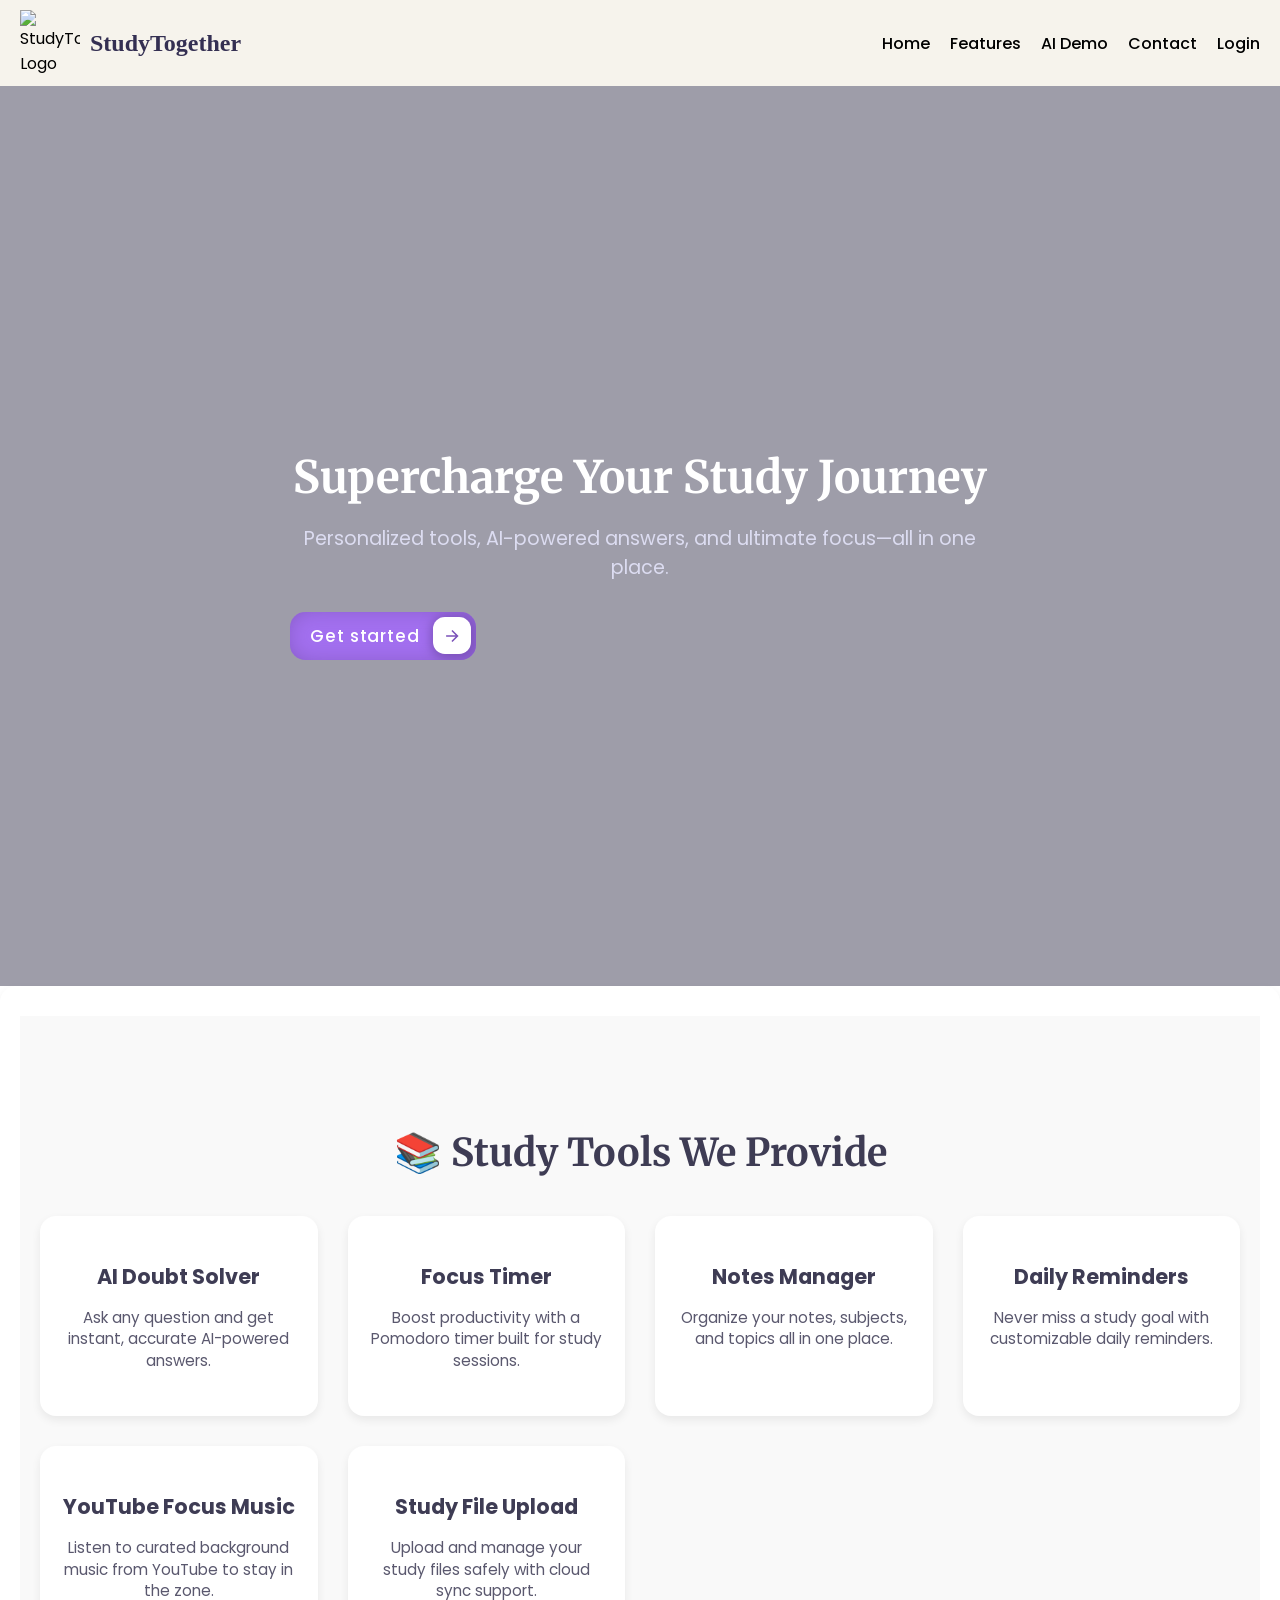
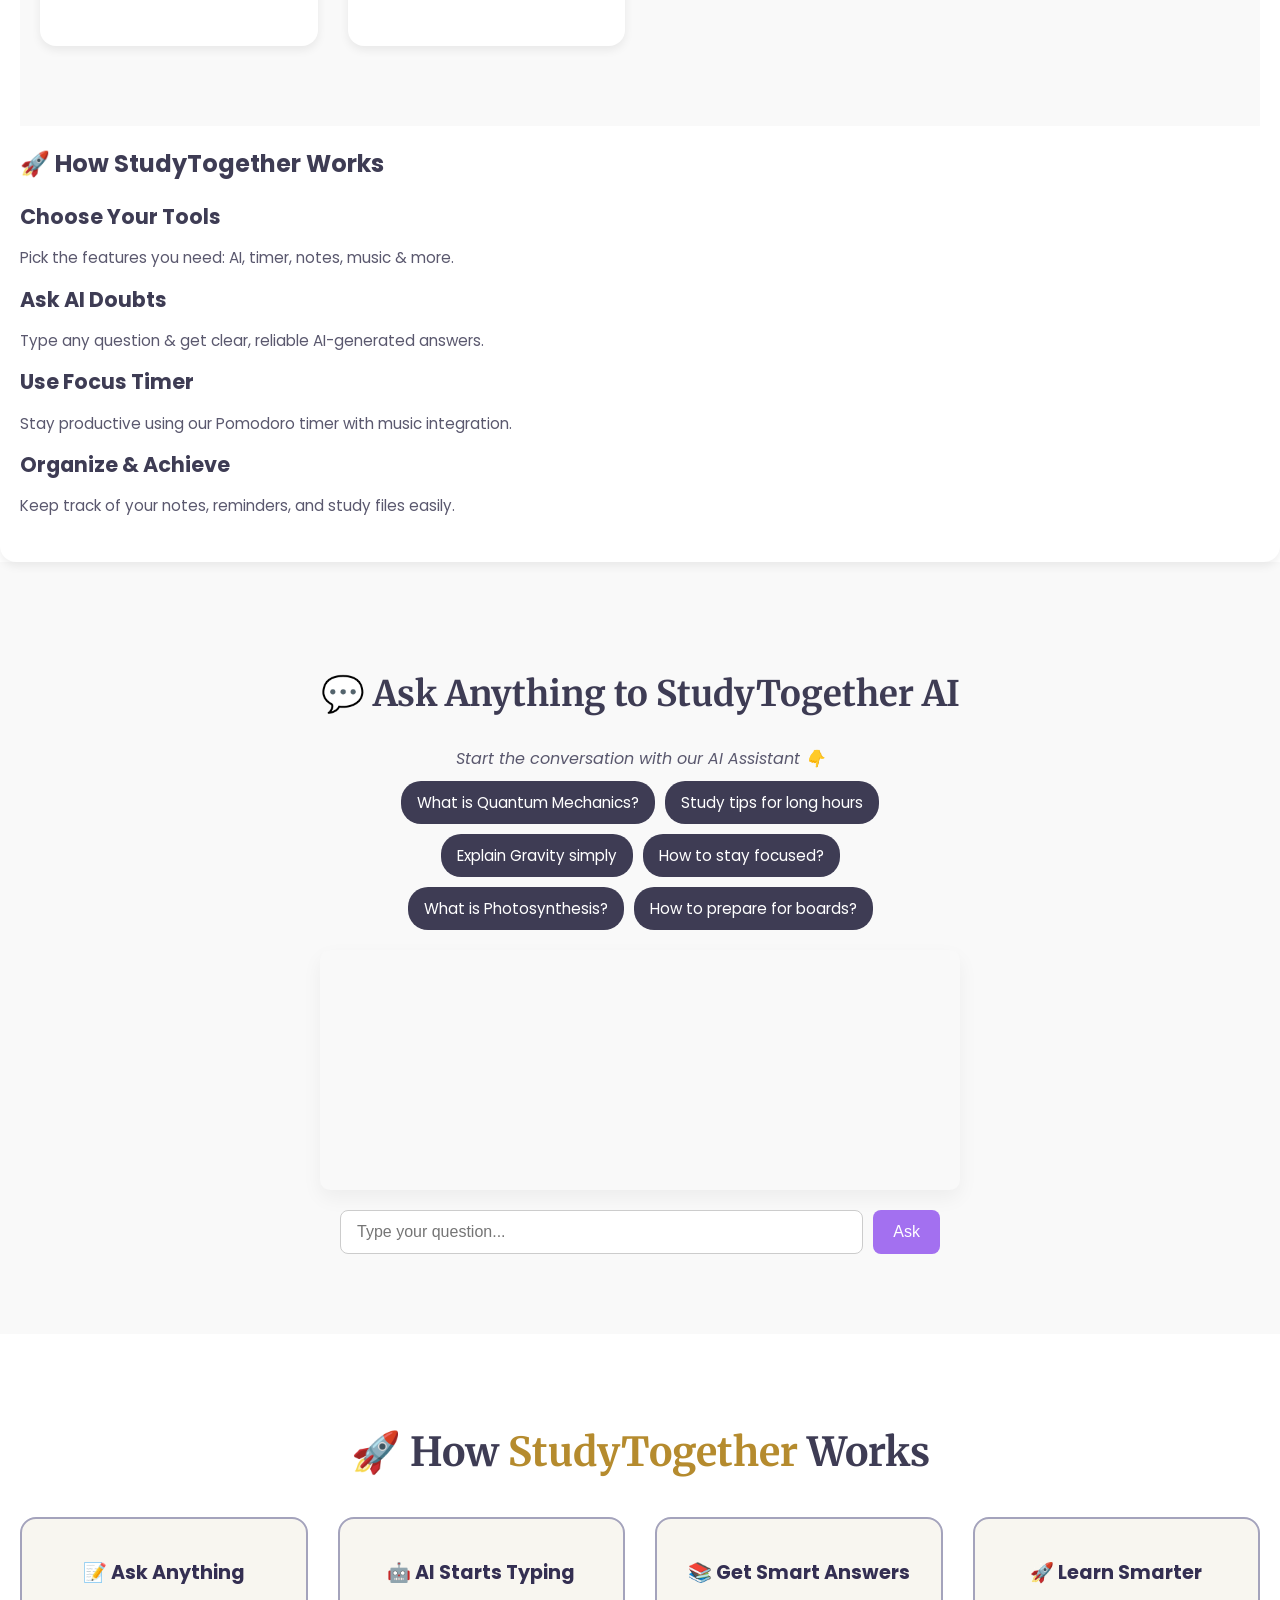
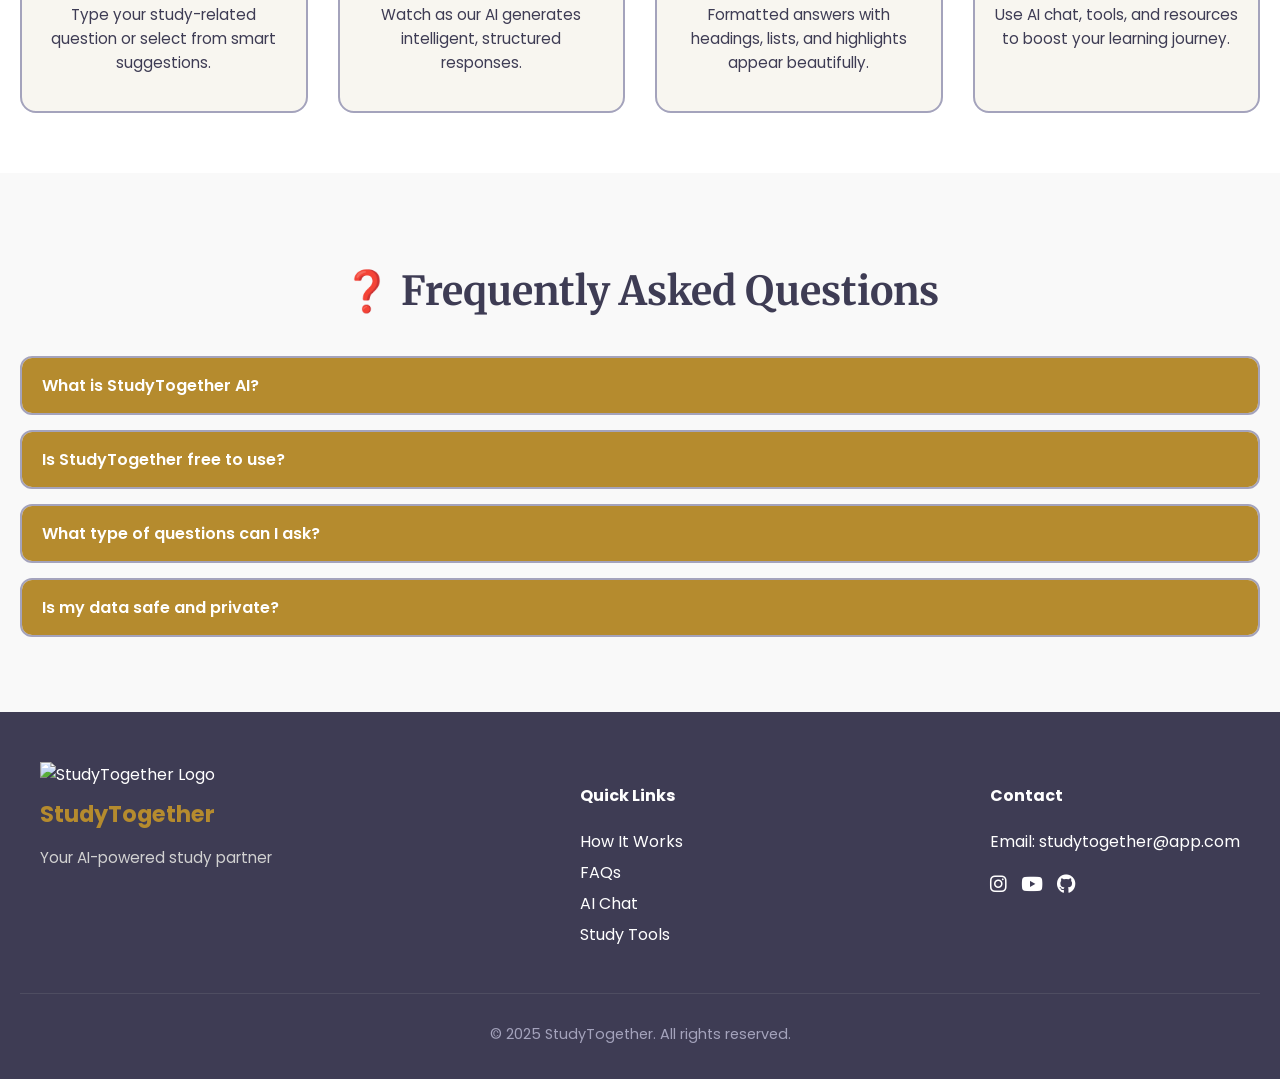
==== commit 768aa1dc: "Update index.html" ====
--- a/index.html
+++ b/index.html
@@ -1,1149 +1,1415 @@
-<!-- Profile Page Layout -->
 <!DOCTYPE html>
 <html lang="en">
 <head>
-  <link rel="stylesheet" href="https://cdnjs.cloudflare.com/ajax/libs/font-awesome/6.7.2/css/all.min.css" integrity="sha512-Evv84Mr4kqVGRNSgIGL/F/aIDqQb7xQ2vcrdIwxfjThSH8CSR7PBEakCr51Ck+w+/U6swU2Im1vVX0SVk9ABhg==" crossorigin="anonymous" referrerpolicy="no-referrer" />
-  <link rel="stylesheet" href="https://cdnjs.cloudflare.com/ajax/libs/font-awesome/6.7.2/css/all.min.css" integrity="sha512-Evv84Mr4kqVGRNSgIGL/F/aIDqQb7xQ2vcrdIwxfjThSH8CSR7PBEakCr51Ck+w+/U6swU2Im1vVX0SVk9ABhg==" crossorigin="anonymous" referrerpolicy="no-referrer" />
-  <script src="/files/img-uploads-handler.js" type="text/javascript" charset="utf-8"></script>
-  <link rel="stylesheet" href="/files/img-uploads-handler.css" type="text/css" media="all" />
-  <link rel="stylesheet" href="apply-btn.css" type="text/css" media="all" />
-  <style>
-  
-.snowflake {
-  position: absolute;
-  user-select: none;
-  top: -10px;
-  background-color: rgba(255, 255, 255, 0.8);
-  border-radius: 50%;
-  z-index: 10;
-  pointer-events: none;
-  animation: fall linear infinite;
-}
-  @keyframes fall {
-    to {
-      transform: translateY(100vh);
-    }
-  }
-  .snow {
-  position: fixed;
-  top: 0; left: 0;
-  width: 100%; height: 100%;
-  pointer-events: none;
-  z-index: 10; /* Set lower than top-navbar (z-index: 999) */
-}
-</style>
-<link id="font-link" rel="stylesheet" href="https://fonts.googleapis.com/css2?family=Poppins&display=swap">
-<link id="font-link" rel="stylesheet" href="https://fonts.googleapis.com/css2?family=Poppins&display=swap">
-  <link rel="stylesheet" href="https://fonts.googleapis.com/css2?family=Material+Symbols+Outlined:opsz,wght,FILL,GRAD@20..48,100..700,0..1,-50..200&icon_names=dashboard_customize" />
-  <script src="https://cdnjs.cloudflare.com/ajax/libs/tailwindcss/4.1.11/lib.min.js" integrity="sha512-tE7j0ptGYRtx0sHRAOkHNLAuIqVW7udzmjvNh1A6vIEnWUJnx7j7khwTEjemjDaauV+lHo0jEtdW8jn5weoxhw==" crossorigin="anonymous" referrerpolicy="no-referrer"></script>
-  <script src="https://cdnjs.cloudflare.com/ajax/libs/tailwindcss/4.1.11/colors.min.js" integrity="sha512-XCWTRVO7g0LlfM1NYVx8ugIQPaMWJAZEqOcu85qaFrrSVzc48gqN4bsWVWuTheX3iiVhb3g3tBN6E1XArqGYLQ==" crossorigin="anonymous" referrerpolicy="no-referrer"></script>
-    <script src="https://cdn.tailwindcss.com"></script>
-  <link href="https://fonts.googleapis.com/css2?family=Poppins:wght@400;600&display=swap" rel="stylesheet">
-  <script src="https://cdn.jsdelivr.net/npm/chart.js"></script>
+    <link rel="apple-touch-icon" href="https://i.postimg.cc/TP8dPLyt/2756-removebg-preview.png" />
+  <link rel="shortcut icon" href="https://i.postimg.cc/TP8dPLyt/2756-removebg-preview.png" type="image/x-icon" />
+
+  <script src="https://cdn.auth0.com/js/auth0-spa-js/1.18/auth0-spa-js.production.js"></script>
+  <link rel="stylesheet" href="https://cdnjs.cloudflare.com/ajax/libs/font-awesome/6.5.0/css/all.min.css" />
+  <link href="https://unpkg.com/aos@2.3.4/dist/aos.css" rel="stylesheet" />
+<link rel="stylesheet" href="https://cdnjs.cloudflare.com/ajax/libs/font-awesome/6.5.0/css/all.min.css" />
   <meta charset="UTF-8" />
-  <meta name="viewport" content="width=device-width, initial-scale=1.0"/>
-  <title>StudyTogether Profile</title>
-
-  <!-- FontAwesome + Google Fonts -->
-  <link rel="stylesheet" href="https://cdnjs.cloudflare.com/ajax/libs/font-awesome/6.4.0/css/all.min.css">
-  <link href="https://fonts.googleapis.com/css2?family=Poppins:wght@400;600&display=swap" rel="stylesheet">
-
-  <!-- Uploadcare -->
-  <link rel="stylesheet" href="https://cdn.jsdelivr.net/npm/@uploadcare/file-uploader@1/web/uc-file-uploader-regular.min.css">
-  <script type="module">
-    import * as UC from 'https://cdn.jsdelivr.net/npm/@uploadcare/file-uploader@1/web/uc-file-uploader-regular.min.js';
-    UC.defineComponents(UC);
-  </script>
-
-  <style>
-    * { margin: 0; padding: 0; box-sizing: border-box; }
-    body {
-    
-      display: flex;
-      height: 100vh;
-      background: #f9f9f9;
-    }
-
-    .sidebar {
-      background-color: #3e3c54;
-      color: white;
-      width: 60px;
-      transition: width 0.3s;
-      overflow: hidden;
-      position: fixed;
-      height: 100%;
-      top: 0; left: 0;
-      z-index: 10001;
-    }
-    .sidebar.expanded { width: 220px; }
-    .sidebar .hamburger {
-      text-align: right;
-      padding: 20px;
-      cursor: pointer;
-      font-size: 20px;
-    }
-    .sidebar ul { list-style: none; padding: 0 20px; }
-    .sidebar li {
-      margin: 20px 0;
-      display: flex;
-      align-items: center;
-      gap: 10px;
-      cursor: pointer;
-      transition: all 0.3s;
-    }
-    .sidebar li i { min-width: 20px; }
-    .sidebar span { opacity: 0; transition: opacity 0.3s; }
-    .sidebar.expanded span { opacity: 1; }
-
-    .top-navbar {
-      position: fixed;
-      left: 60px;
-      right: 0;
-      height: 60px;
-      background: #b58b2e;
-      display: flex;
-      align-items: center;
-      justify-content: space-between;
-      padding: 0 20px;
-      transition: left 0.3s;
-      z-index: 999;
-    }
-    .sidebar.expanded ~ .top-navbar { left: 220px; }
-
-    .profile-container {
-      position: relative;
-      cursor: pointer;
-    }
-    .profile-pic {
-      width: 40px;
-      height: 40px;
-      border-radius: 50%;
-      object-fit: cover;
-    }
-    .profile-menu {
-      position: absolute;
-      top: 50px;
-      right: 0;
-      background: #fff;
-      border-radius: 8px;
-      box-shadow: 0 4px 12px rgba(0,0,0,0.1);
-      padding: 10px;
-      display: none;
-      z-index: 1001;
-    }
-    .profile-menu.active { display: block; }
-    .profile-menu div {
-      padding: 8px 12px;
-      cursor: pointer;
-      white-space: nowrap;
-    }
-    .profile-menu div:hover {
-      background: #f0f0f0;
-    }
-
-    .main-content {
-      margin-top: 60px;
-      margin-left: 60px;
-      padding: 20px;
-      transition: margin-left 0.3s;
-      width: 100%;
-    }
-    .sidebar.expanded ~ .main-content {
-      margin-left: 220px;
-    }
-
-    uc-file-uploader-regular {
-      position: fixed;
-      bottom: 20px;
-      right: 20px;
-      z-index: 1002;
-    }
-  </style>
+  <meta name="theme-color" content="#b98d2a">
+  <meta name="viewport" content="width=device-width, initial-scale=1.0" />
+  <title>StudyTogether - AI Study App</title>
+  <link rel="preconnect" href="https://fonts.googleapis.com">
+  <link rel="preconnect" href="https://fonts.gstatic.com" crossorigin>
+  <!-- Using 'Poppins' and 'Merriweather' from Google Fonts -->
+  <link rel="preconnect" href="https://fonts.googleapis.com">
+<link rel="preconnect" href="https://fonts.gstatic.com" crossorigin>
+<link href="https://fonts.googleapis.com/css2?family=Merriweather:wght@400;700&family=Poppins:wght@400;600&display=swap" rel="stylesheet">
+  <link href="https://fonts.googleapis.com/css2?family=Merriweather:wght@400;700&family=Poppins:wght@400;600&display=swap" rel="stylesheet">
+  <link rel="stylesheet" href="../navbar.css" />
+<link rel="stylesheet" href="../hero.css" />
+<link rel="stylesheet" href="../study-grid.css" />
+<link rel="stylesheet" href="../how-it-will-work.css" />
+<link rel="stylesheet" href="../ai-chat-demo.css" />
+<link rel="stylesheet" href="../faqs.css" />
+<link rel="stylesheet" href="../footer.css" />
 </head>
 <body>
-
-  <!-- Sidebar -->
-  <div class="sidebar" id="sidebar">
-    <div class="hamburger" onclick="toggleSidebar()">
-      <i class="fas fa-bars"></i>
-    </div>
-    <ul>
-        <li class="settings-btn"><i class="fa-duotone fa-solid fa-sliders"></i> <span>Customisation</span></li>
-      <li id="filesLink"><i class="fa-solid fa-file"></i> <span>Files</span></li>
-      <li><i class="fas fa-cog"></i> <span>Settings</span></li>
-      <li><i class="fas fa-bullseye"></i> <span>Focus</span></li>
-      <li><i class="fas fa-upload"></i> <span>Upload</span></li>
-      <li><i class="fas fa-book-reader"></i> <span>My Study</span></li>
-      <li><i class="fab fa-youtube"></i> <span>YouTube Music</span></li>
-    </ul>
+  <header class="navbar">
+    <div class="brand">
+      <img src="https://i.postimg.cc/TP8dPLyt/2756-removebg-preview.png" alt="StudyTogether Logo" class="logo">
+      <span class="brand-name">StudyTogether</span>
+    </div>
+    <nav class="nav-links" id="navLinks">
+      <a href="#">Home</a>
+      <a href="#">Features</a>
+      <a href="#">AI Demo</a>
+      <a href="#">Contact</a>
+      <a href="../auth.html">Login</a>
+    </nav>
+    <button class="hamburger" id="hamburger">
+  <span class="bar"></span>
+  <span class="bar"></span>
+  <span class="bar"></span>
+</button>
+  </header>
+  <script src="../navbar.js"></script>
+<!-- Hero Section -->
+<section class="hero">
+  <div class="hero-content">
+    <h1 class="hero-title">Supercharge Your Study Journey</h1>
+    <p class="hero-subtitle">
+      Personalized tools, AI-powered answers, and ultimate focus—all in one place.
+    </p>
+    <a href"./auth.html" target="_self" hreflang="en">
+    <button class="cssbuttons-io-button">
+      Get started
+      <div class="icon">
+        <svg
+          height="24"
+          width="24"
+          viewBox="0 0 24 24"
+          xmlns="http://www.w3.org/2000/svg"
+        >
+          <path d="M0 0h24v24H0z" fill="none"></path>
+          <path
+            d="M16.172 11l-5.364-5.364 1.414-1.414L20 12l-7.778 7.778-1.414-1.414L16.172 13H4v-2z"
+            fill="currentColor"
+          ></path>
+        </svg>
+      </div>
+    </button>
+    </a>
   </div>
-
-  <!-- Top Navbar -->
-  <div class="top-navbar">
-    <div id="datetime"></div>
-    <div class="profile-container" onclick="toggleProfileMenu()">
-      <img id="profileImage" src="https://i.postimg.cc/wTCGZYpj/cropped-IMG-20250622-WA0016.jpg" class="profile-pic"/>
-      <div class="profile-menu" id="profileMenu">
-        <div onclick="triggerUploader()">Change Profile Picture</div>
-        <div onclick="viewPicture()">View Profile Picture</div>
-        <div onclick="removePicture()">Remove Profile Picture</div>
+</section>
+<!-- Study Tools Section -->
+<div class="tool-card reveal"> 
+<section class="tools-section">
+  <h2 class="tools-title">📚 Study Tools We Provide</h2>
+  <div class="tools-grid">
+    
+    <!-- Tool 1 -->
+    <div class="tool-card">
+      <lord-icon
+        src="https://cdn.lordicon.com/lecprnjb.json"
+        trigger="hover"
+        colors="primary:#b58b2e,secondary:#3e3c54"
+        style="width:60px;height:60px">
+      </lord-icon>
+      <h3>AI Doubt Solver</h3>
+      <p>Ask any question and get instant, accurate AI-powered answers.</p>
+    </div>
+
+    <!-- Tool 2 -->
+    <div class="tool-card">
+      <lord-icon
+        src="https://cdn.lordicon.com/qghrdngw.json"
+        trigger="hover"
+        colors="primary:#b58b2e,secondary:#3e3c54"
+        style="width:60px;height:60px">
+      </lord-icon>
+      <h3>Focus Timer</h3>
+      <p>Boost productivity with a Pomodoro timer built for study sessions.</p>
+    </div>
+
+    <!-- Tool 3 -->
+    <div class="tool-card">
+      <lord-icon
+        src="https://cdn.lordicon.com/wxnxiano.json"
+        trigger="hover"
+        colors="primary:#b58b2e,secondary:#3e3c54"
+        style="width:60px;height:60px">
+      </lord-icon>
+      <h3>Notes Manager</h3>
+      <p>Organize your notes, subjects, and topics all in one place.</p>
+    </div>
+
+    <!-- Tool 4 -->
+    <div class="tool-card">
+      <lord-icon
+        src="https://cdn.lordicon.com/zxvuvcnc.json"
+        trigger="hover"
+        colors="primary:#b58b2e,secondary:#3e3c54"
+        style="width:60px;height:60px">
+      </lord-icon>
+      <h3>Daily Reminders</h3>
+      <p>Never miss a study goal with customizable daily reminders.</p>
+    </div>
+<!-- Tool 5 -->
+<div class="tool-card">
+  <lord-icon
+    src="https://cdn.lordicon.com/hiqmdfkt.json"
+    trigger="hover"
+    colors="primary:#b58b2e,secondary:#3e3c54"
+    style="width:60px;height:60px">
+  </lord-icon>
+  <h3>YouTube Focus Music</h3>
+  <p>Listen to curated background music from YouTube to stay in the zone.</p>
+</div>
+
+<!-- Tool 6 -->
+<div class="tool-card">
+  <lord-icon
+    src="https://cdn.lordicon.com/xhdhjyqy.json"
+    trigger="hover"
+    colors="primary:#b58b2e,secondary:#3e3c54"
+    style="width:60px;height:60px">
+  </lord-icon>
+  <h3>Study File Upload</h3>
+  <p>Upload and manage your study files safely with cloud sync support.</p>
+</div>
+  </div>
+</section>
+<script>
+  const revealElements = document.querySelectorAll('.reveal');
+
+  const observer = new IntersectionObserver((entries) => {
+    entries.forEach(entry => {
+      if (entry.isIntersecting) {
+        entry.target.classList.add('active');
+        observer.unobserve(entry.target); // reveal once
+      }
+    });
+  }, {
+    threshold: 0.1
+  });
+
+  revealElements.forEach(el => observer.observe(el));
+</script>
+<!--Hero Section Ends Here-->
+<!-- How It Works Section -->
+<section class="how-it-works">
+  <h2 class="how-title">🚀 How StudyTogether Works</h2>
+  <div class="steps-grid">
+
+    <!-- Step 1 -->
+    <div class="step-card">
+      <lord-icon
+  src="https://cdn.lordicon.com/nmguxqka.json"
+  trigger="hover"
+  colors="primary:#b58b2e,secondary:#3e3c54"
+  style="width:60px;height:60px">
+</lord-icon>
+      <h3>Choose Your Tools</h3>
+      <p>Pick the features you need: AI, timer, notes, music & more.</p>
+    </div>
+
+    <!-- Step 2 -->
+    <div class="step-card">
+      <lord-icon
+        src="https://cdn.lordicon.com/jnikqyih.json"
+        trigger="hover"
+        colors="primary:#b58b2e,secondary:#3e3c54"
+        style="width:60px;height:60px">
+      </lord-icon>
+      <h3>Ask AI Doubts</h3>
+      <p>Type any question & get clear, reliable AI-generated answers.</p>
+    </div>
+
+    <!-- Step 3 -->
+    <div class="step-card">
+      <lord-icon
+        src="https://cdn.lordicon.com/wxnxiano.json"
+        trigger="hover"
+        colors="primary:#b58b2e,secondary:#3e3c54"
+        style="width:60px;height:60px">
+      </lord-icon>
+      <h3>Use Focus Timer</h3>
+      <p>Stay productive using our Pomodoro timer with music integration.</p>
+    </div>
+
+    <!-- Step 4 -->
+    <div class="step-card">
+      <lord-icon
+        src="https://cdn.lordicon.com/ggihhudh.json"
+        trigger="hover"
+        colors="primary:#b58b2e,secondary:#3e3c54"
+        style="width:60px;height:60px">
+      </lord-icon>
+      <h3>Organize & Achieve</h3>
+      <p>Keep track of your notes, reminders, and study files easily.</p>
+    </div>
+
+  </div>
+</section>
+ </div>
+<script src="https://cdn.lordicon.com/lordicon.js"></script>
+<script src="https://cdn.lordicon.com/lordicon.js"></script>
+<!-- How It Will Work Section End -->
+<section class="ai-chat-live">
+  <h2 class="ai-title">💬 Ask Anything to StudyTogether AI</h2>
+  
+  <!-- Intro Message -->
+  <div class="intro-message">Start the conversation with our AI Assistant 👇</div>
+  
+  <!-- Suggestions -->
+  <div class="suggestions">
+    <span class="suggestion">What is Quantum Mechanics?</span>
+    <span class="suggestion">Study tips for long hours</span>
+    <span class="suggestion">Explain Gravity simply</span>
+    <span class="suggestion">How to stay focused?</span>
+    <span class="suggestion">What is Photosynthesis?</span>
+    <span class="suggestion">How to prepare for boards?</span>
+  </div>
+  
+  <!-- Chat Container -->
+  <div class="chat-window" id="chat-window"></div>
+  
+  <!-- Chat Input -->
+  <form id="chat-form">
+    <input type="text" id="user-input" placeholder="Type your question..." required />
+    <button type="submit">Ask</button>
+  </form>
+</section>
+<script src="../ai-demo.js"></script>
+
+<!--demo-->
+<!-- How It Works Section -->
+<section id="how-it-works" class="how-it-works-section">
+  <div class="container" data-aos="fade-up">
+    <h2 class="section-title">🚀 How <span>StudyTogether</span> Works</h2>
+    <div class="steps">
+      <div class="step">
+        <h3>📝 Ask Anything</h3>
+        <p>Type your study-related question or select from smart suggestions.</p>
       </div>
+      <div class="step">
+        <h3>🤖 AI Starts Typing</h3>
+        <p>Watch as our AI generates intelligent, structured responses.</p>
+      </div>
+      <div class="step">
+        <h3>📚 Get Smart Answers</h3>
+        <p>Formatted answers with headings, lists, and highlights appear beautifully.</p>
+      </div>
+      <div class="step">
+        <h3>🚀 Learn Smarter</h3>
+        <p>Use AI chat, tools, and resources to boost your learning journey.</p>
+      </div>
     </div>
   </div>
-
-  <!-- Main Content -->
-<div class="main-content">
-<!-- Background Setting with Modal Starts Here" !-->
-  <div class="modal" id="settingsModal">
-  <div class="modal-content">
-    <button class="close-btn" onclick="closeModal()"><i class="fa-solid fa-xmark"></i></button>
-    <h2>🎨 Customize Dashboard</h2>
-
-    <label for="themeSelect">Choose Theme:</label><br>
-    <select id="themeSelect" onchange="updateThemePreview(this.value)">
-      <option value="">Select a background</option>
-      <option value="0">BMW (Dark)</option>
-      <option value="1">BMW (Autum)</option>
-      <option value="2">BMW Dark Asthetic</option>
-      <option value="3">Animie LoFi</option>
-      <option value="4">BMW Asthetic (Dark)</option>
-      <option value="5">LoFi Asthetic</option>
-      <option value="6">Asthetic Girl</option>
-        <option value="7">Forest Path</option>
-        <option value="8">Books</option>
-        <option value="9">Book Open</option>
-        <option value="10">Library</option>
-        <option value="11">Cat HD</option>
-        <option value="12">Autum Woods</option>
-        <option value="13">Books with Glasses</option>
-        <option value="14">City</option>
-        <option value="15">Old Books Library</option>
-        <option value="16">Tiger HD</option>
-        <option value="17">Woods</option>
-        <option value="18">Wood Brak Brown</option>
-        <option value="19">130237207_p0_master1200</option>
-<option value="20">112952843_p0_master1200</option>
-<option value="21">129418439_p0_master1200</option>
-<option value="22">129633683_p0_master1200</option>
-    </select>
-
-    <div id="themePreview" class="theme-preview"></div>
-
-    <label for="fontSelect">Choose Font:</label><br>
-    <select id="fontSelect">
-      <option value="Poppins">Poppins</option>
-      <option value="Oswald">Oswald</option>
-      <option value="Playfair Display">Playfair Display</option>
-      <option value="Michroma">Michroma</option>
-      <option value="Libertinus Mono">Libertinus Mono</option>
-      <option value="Cedarville Cursive">Cedarville Cursive</option>
-      <option value="My Soul">My Soul</option>
-      <option value="Caveat">Caveat</option>
-      <option value="Shadows Into Light">Shadows Into Light</option>
-      <option value="Indie Flower">Indie Flower</option>
-      <option value="Amatic SC">Amatic SC</option>
-      <option value="Handlee">Handlee</option>
-      <option value="Bad Script">Bad Script</option>
-      <option value="News Cycle">News Cycle</option>
-      <option value="Changa">Changa</option>
-      <option value="Kaushan Script">Kaushan Script</option>
-    </select><br>
-<label for="uploadcare">Upload Custom Background:</label><br>
-<input
-  type="hidden"
-  role="uploadcare-uploader"
-  data-public-key="203e08aacf401f27092b"
-  data-images-only="true"
-  data-crop="free"
-  id="uploadcare"
-/>
-<br />
-
-<!-- Snow Effect Toggle -->
-<div class="checkbox-wrapper mt-4">
-  <input type="checkbox" id="snowToggle" />
-  <label for="snowToggle" class="terms-label">
-    <svg class="checkbox-svg" viewBox="0 0 64 64">
-      <rect class="checkbox-box" width="64" height="64" rx="12" ry="12"></rect>
-      <polyline class="checkbox-tick" points="16,32 28,44 48,20" stroke-width="6" fill="none"></polyline>
-    </svg>
-    <span class="label-text">Enable Snowfall Animation</span>
-  </label>
-</div>
-<br /><br />
-<style type="text/css" media="all">
-  /* From Uiverse.io by Creatlydev */ 
-.button {
-  line-height: 1;
-  text-decoration: none;
-  display: inline-flex;
-  border: none;
-  cursor: pointer;
-  align-items: center;
-  gap: 0.75rem;
-  background-color: var(--clr);
-  color: #fff;
-  border-radius: 10rem;
-  font-weight: 600;
-  padding: 0.75rem 1.5rem;
-  padding-left: 20px;
-  white-space: nowrap;
-  overflow: hidden;
-  text-overflow: ellipsis;
-  transition: background-color 0.3s;
-}
-
-.button__icon-wrapper {
-  flex-shrink: 0;
-  width: 25px;
-  height: 25px;
-  position: relative;
-  color: var(--clr);
+</section>
+<style>
+  .how-it-works-section {
+  padding: 60px 20px;
   background-color: #fff;
-  border-radius: 50%;
+  text-align: center;
+}
+
+.section-title {
+  font-size: 2.5rem;
+  color: #3e3c54;
+  margin-bottom: 40px;
+  font-family: 'Merriweather', serif;
+}
+
+.section-title span {
+  color: #b58b2e;
+}
+
+.steps {
   display: grid;
-  place-items: center;
-  overflow: hidden;
-}
-
-.button:hover {
-  background-color: #000;
-}
-
-.button:hover .button__icon-wrapper {
-  color: #000;
-}
-
-.button__icon-svg--copy {
-  position: absolute;
-  transform: translate(-150%, 150%);
-}
-
-.button:hover .button__icon-svg:first-child {
-  transition: transform 0.3s ease-in-out;
-  transform: translate(150%, -150%);
-}
-
-.button:hover .button__icon-svg--copy {
-  transition: transform 0.3s ease-in-out 0.1s;
-  transform: translate(0);
-}
-
+  gap: 30px;
+  grid-template-columns: repeat(auto-fit, minmax(220px, 1fr));
+}
+
+.step {
+  background-color: #f8f6f0;
+  border: 2px solid #a4a3bc;
+  border-radius: 16px;
+  padding: 20px;
+  transition: transform 0.3s ease, box-shadow 0.3s ease;
+}
+
+.step:hover {
+  transform: translateY(-6px);
+  box-shadow: 0 10px 18px rgba(0, 0, 0, 0.1);
+}
+
+.step h3 {
+  font-size: 1.2rem;
+  color: #342f52;
+  margin-bottom: 10px;
+}
+
+.step p {
+  color: #3e3c54;
+  font-size: 0.95rem;
+  line-height: 1.6;
+}
 </style>
-    <button onclick="applySettings()" class="button" style="--clr: #aa6f73"><span class="button__icon-wrapper">
-    <svg
-      viewBox="0 0 14 15"
-      fill="none"
-      xmlns="http://www.w3.org/2000/svg"
-      class="button__icon-svg"
-      width="10"
-    >
-      <path
-        d="M13.376 11.552l-.264-10.44-10.44-.24.024 2.28 6.96-.048L.2 12.56l1.488 1.488 9.432-9.432-.048 6.912 2.304.024z"
-        fill="currentColor"
-      ></path>
-    </svg>
-
-    <svg
-      viewBox="0 0 14 15"
-      fill="none"
-      width="10"
-      xmlns="http://www.w3.org/2000/svg"
-      class="button__icon-svg button__icon-svg--copy"
-    >
-      <path
-        d="M13.376 11.552l-.264-10.44-10.44-.24.024 2.28 6.96-.048L.2 12.56l1.488 1.488 9.432-9.432-.048 6.912 2.304.024z"
-        fill="currentColor"
-      ></path>
-    </svg>
-  </span>
- Apply</button>
+<!-- In <head> -->
+
+<!-- Before </body> -->
+<script src="https://unpkg.com/aos@2.3.4/dist/aos.js"></script>
+<script>AOS.init();</script><!--how to works ends-->
+<!-- FAQS Section -->
+<section id="faqs" class="faq-section">
+  <div class="container">
+    <h2 class="section-title">❓ Frequently Asked Questions</h2>
+    <div class="faq-item">
+      <button class="faq-question">What is StudyTogether AI?</button>
+      <div class="faq-answer">
+        <p>StudyTogether AI is your personal educational assistant that answers questions, explains topics, and helps you focus using smart tools — all powered by AI.</p>
+      </div>
+    </div>
+    <div class="faq-item">
+      <button class="faq-question">Is StudyTogether free to use?</button>
+      <div class="faq-answer">
+        <p>Yes! Basic features and study chat are free. We’re here to make learning accessible to every student.</p>
+      </div>
+    </div>
+    <div class="faq-item">
+      <button class="faq-question">What type of questions can I ask?</button>
+      <div class="faq-answer">
+        <p>You can ask anything related to science, math, history, homework help, study hacks, and more!</p>
+      </div>
+    </div>
+    <div class="faq-item">
+      <button class="faq-question">Is my data safe and private?</button>
+      <div class="faq-answer">
+        <p>Absolutely! We don’t store your chat history unless you choose to. Your study space is safe and secure.</p>
+      </div>
+    </div>
   </div>
-</div>
-<script src="https://ucarecdn.com/libs/widget/3.x/uploadcare.full.min.js"></script>
+</section>
 <script>
-  // Show setting modal by default
-  window.onload = () => {
-    modal.style.display = 'flex';
-
-    const savedBg = localStorage.getItem('dashboardBg');
-    const savedFont = localStorage.getItem('dashboardFont');
-    const customBg = localStorage.getItem('customBg');
-    let enableSnow = localStorage.getItem('enableSnow');
-
-    if (enableSnow === null) {
-      enableSnow = true;
-      localStorage.setItem('enableSnow', true);
+document.querySelectorAll(".faq-question").forEach(button => {
+  button.addEventListener("click", () => {
+    const faq = button.nextElementSibling;
+    const isOpen = faq.style.maxHeight;
+
+    document.querySelectorAll(".faq-answer").forEach(f => f.style.maxHeight = null);
+
+    if (!isOpen) {
+      faq.style.maxHeight = faq.scrollHeight + "px";
     } else {
-      enableSnow = (enableSnow === 'true');
-    }
-
-    if (savedBg !== null) setBackground(savedBg);
-    if (savedFont !== null) setFont(savedFont);
-    if (customBg) document.body.style.backgroundImage = `url(${customBg})`;
-    if (enableSnow) toggleSnow(true);
-
-    themeSelect.value = savedBg;
-    fontSelect.value = savedFont || "Poppins";
-    updateThemePreview(savedBg);
-    document.getElementById("snowToggle").checked = enableSnow;
-  };
-
-  // Snow toggle
-  document.getElementById('snowToggle').addEventListener('change', function () {
-    toggleSnow(this.checked);
-    localStorage.setItem('enableSnow', this.checked);
-  });
-
-  function toggleSnow(enable) {
-    let existing = document.getElementById("snow");
-    if (enable && !existing) {
-      const snowContainer = document.createElement("div");
-      snowContainer.id = "snow";
-      snowContainer.className = "snow";
-
-      for (let i = 0; i < 50; i++) {
-        const flake = document.createElement("div");
-        flake.className = "snowflake";
-        flake.style.left = `${Math.random() * 100}vw`;
-        flake.style.width = flake.style.height = `${Math.random() * 6 + 4}px`;
-        flake.style.animationDuration = `${Math.random() * 3 + 2}s`;
-        flake.style.opacity = Math.random();
-        snowContainer.appendChild(flake);
-      }
-
-      document.body.appendChild(snowContainer);
-    } else if (!enable && existing) {
-      existing.remove();
-    }
-  }
-</script>
-<style>
-@import url('https://fonts.googleapis.com/css2?family=Michroma&display=swap');
-/* Snowfall animation */
-.snow {
-  position: fixed;
-  top: 0; left: 0;
-  width: 100%; height: 100%;
-  pointer-events: none;
-  z-index: 0;
-}
-
-.snowflake {
-  position: absolute;
-  top: -10px;
-  color: white;
-  user-select: none;
-  font-size: 1em;
-  animation: fall linear infinite;
-}
-
-@keyframes fall {
-  to {
-    transform: translateY(100vh);
-  }
-}
-
-/* Uiverse checkbox style */
-.checkbox-wrapper input[type="checkbox"] {
-  display: none;
-}
-
-.checkbox-wrapper .terms-label {
-  cursor: pointer;
-  display: flex;
-  align-items: center;
-}
-
-.checkbox-wrapper .terms-label .label-text {
-  margin-left: 10px;
-  font-size: 14px;
-}
-
-.checkbox-wrapper .checkbox-svg {
-  width: 30px;
-  height: 30px;
-}
-
-.checkbox-wrapper .checkbox-box {
-  fill: rgba(207, 205, 205, 0.425);
-  stroke: #8c00ff;
-  stroke-dasharray: 800;
-  stroke-dashoffset: 800;
-  transition: stroke-dashoffset 0.6s ease-in;
-}
-
-.checkbox-wrapper .checkbox-tick {
-  stroke: #8c00ff;
-  stroke-dasharray: 172;
-  stroke-dashoffset: 172;
-  transition: stroke-dashoffset 0.6s ease-in;
-}
-
-.checkbox-wrapper input[type="checkbox"]:checked + .terms-label .checkbox-box,
-.checkbox-wrapper input[type="checkbox"]:checked + .terms-label .checkbox-tick {
-  stroke-dashoffset: 0;
-}
-</style>
-  <style>
-    :root {
-      --bg-transition: all 0.7s ease-in-out;
-      --main-font: 'Poppins', sans-serif;
-    }
-
-    body {
-      margin: 0;
-      padding: 0;
-      font-family: var(--main-font);
-      background-size: cover;
-      background-position: center;
-      background-repeat: no-repeat;
-      transition: var(--bg-transition);
-      height: 100vh;
-      color: white auto;
-    }
-
-    .modal {
-      position: fixed;
-      top: 0; left: 0;
-      width: 100%; height: 100%;
-      background: rgba(0, 0, 0, 0.7);
-      display: none;
-      align-items: center;
-      justify-content: center;
-      z-index: 1000;
-      color: #FFFFFF;
-    }
-
-    .modal-content {
-      color: #000;
-      background: hsla(180, 13%, 58%, 1);
-background: linear-gradient(90deg, hsla(180, 13%, 58%, 1) 0%, hsla(335, 16%, 61%, 1) 100%);
-
-background: -moz-linear-gradient(90deg, hsla(180, 13%, 58%, 1) 0%, hsla(335, 16%, 61%, 1) 100%);
-
-background: -webkit-linear-gradient(90deg, hsla(180, 13%, 58%, 1) 0%, hsla(335, 16%, 61%, 1) 100%);
-
-filter: progid: DXImageTransform.Microsoft.gradient(startColorstr="#87A3A3", endColorstr="#AC8D9A", GradientType=1);
-      padding: 2rem;
-      border-radius: 20px;
-      text-align: center;
-      max-width: 500px;
-      width: 90%;
-      animation: scaleUp 0.3s ease-in-out;
-    
-    }
-
-    @keyframes scaleUp {
-      from { transform: scale(0.8); opacity: 0; }
-      to { transform: scale(1); opacity: 1; }
-    }
-
-    select, button {
-      margin: 1rem 0;
-      padding: 10px 20px;
-      border-radius: 10px;
-      border: none;
-      font-size: 1rem;
-      font-family: inherit;
-      cursor: pointer;
-    }
-
-    .theme-preview {
-      width: 100%;
-      height: 120px;
-      background-size: cover;
-      background-position: center;
-      border-radius: 12px;
-      margin-top: 1rem;
-      border: 2px solid #fff;
-    }
-
-    .close-btn {
-      position: absolute;
-      top: 30px;
-      right: 30px;
-      font-size: 1.5rem;
-      color: white;
-      background: none;
-      border: none;
-      cursor: pointer;
-    }
-  </style>
-<script>
-  // Uploadcare Widget
-  uploadcare.Widget('[role=uploadcare-uploader]').onUploadComplete(info => {
-    const customUrl = info.cdnUrl;
-    document.body.style.backgroundImage = `url(${customUrl})`;
-    localStorage.setItem('dashboardBgCustom', customUrl);
-    localStorage.setItem('dashboardBg', 'custom');
-    themeSelect.value = ""; // clear theme selection
-    updateThemePreview(""); // clear preview
-  });
-
-  // Load custom background if selected
-  window.addEventListener("load", () => {
-    if (localStorage.getItem('dashboardBg') === 'custom') {
-      const customUrl = localStorage.getItem('dashboardBgCustom');
-      if (customUrl) {
-        document.body.style.backgroundImage = `url(${customUrl})`;
-      }
-    }
-  });
-</script>
-<script>
-  const bgImages = [
-    "https://i.postimg.cc/QMtY9c6n/a889088f6431738d58fb051ec21cd19c.jpg",
-    "https://i.postimg.cc/fRHBNJw7/69faad988c368ce422f76c5602147b4e.jpg",
-    "https://i.postimg.cc/T32CFrXY/6e5742369184ae9f560386dc7f6da493.jpg",
-    "https://i.postimg.cc/bYQgv6yw/cartoon-lifestyle-summertime-scene.jpg",
-    "https://i.postimg.cc/jd4MMMmF/d7c1b7f834bf4b6505b5778dc81866ab.jpg",
-    "https://i.postimg.cc/ZK4cvrnF/illustration-anime-city.jpg",
-    "https://i.postimg.cc/3RGBm129/lifestyle-scene-with-people-doing-regular-tasks-anime-style.jpg",
-    "https://i.postimg.cc/h4wZ5CDD/avenue-815297.jpg",
-    "https://i.postimg.cc/4dWqysRV/book-3964050.jpg",
-    "https://i.postimg.cc/9QykTGjW/book-6709160.jpg",
-    "https://i.postimg.cc/5t3kKb0T/books-2596809.jpg",
-    "https://i.postimg.cc/44FjTf5T/cat-8040862.jpg",
-    "https://i.postimg.cc/hPdZW9v9/fall-3186876.jpg",
-    "https://i.postimg.cc/cHxPd62d/glasses-1052023.jpg",
-    "https://i.postimg.cc/gjfML0SX/images.jpg",
-    "https://i.postimg.cc/Rhq8nyv8/old-books-436498.jpg",
-    "https://i.postimg.cc/ZKXk6bBL/tiger-1822535.jpg",
-    "https://i.postimg.cc/zB2257Tk/tree-3095703.jpg",
-    "https://i.postimg.cc/bwfCzsS4/wood-7633457.jpg",
-    "https://i.postimg.cc/63wCmz8r/112952843-p0-master1200.webp",
-    "https://i.postimg.cc/Z5G8rJZD/129418439-p0-master1200.webp",
-    "https://i.postimg.cc/MG1y5gpZ/129633683-p0-master1200.webp",
-    "https://i.postimg.cc/BQwcnxz3/130237207-p0-master1200.webp",
-  ];
-
-  const modal = document.getElementById('settingsModal');
-  const themeSelect = document.getElementById('themeSelect');
-  const fontSelect = document.getElementById('fontSelect');
-  const themePreview = document.getElementById('themePreview');
-
-  // Open Modal
-  document.querySelector('.settings-btn').addEventListener('click', () => {
-    modal.style.display = 'flex';
-  });
-
-  // Close Modal
-  function closeModal() {
-    modal.style.display = 'none';
-  }
-
-  // Set Background
-  function setBackground(index) {
-    document.body.style.backgroundImage = `url(${bgImages[index]})`;
-    preloadImage(bgImages[index]);
-    localStorage.setItem('dashboardBg', index);
-  }
-
-  // Set Font
-  function setFont(fontName) {
-    const fontUrl = `https://fonts.googleapis.com/css2?family=${fontName.replace(" ", "+")}&display=swap`;
-    document.getElementById('font-link').href = fontUrl;
-    document.documentElement.style.setProperty('--main-font', `'${fontName}', sans-serif`);
-    localStorage.setItem('dashboardFont', fontName);
-  }
-
-  // Apply Settings
-  function applySettings() {
-    const bgIndex = themeSelect.value;
-    const selectedFont = fontSelect.value;
-
-    if (bgIndex !== "") setBackground(bgIndex);
-    setFont(selectedFont);
-    closeModal();
-  }
-
-  // Load Saved Settings
-  window.onload = () => {
-    const savedBg = localStorage.getItem('dashboardBg');
-    const savedFont = localStorage.getItem('dashboardFont');
-
-    if (savedBg !== null) setBackground(savedBg);
-    if (savedFont !== null) setFont(savedFont);
-
-    themeSelect.value = savedBg;
-    fontSelect.value = savedFont || "Poppins";
-    updateThemePreview(savedBg);
-  };
-
-  // Update preview box
-  function updateThemePreview(index) {
-    if (index !== "") {
-      themePreview.style.backgroundImage = `url(${bgImages[index]})`;
-    } else {
-      themePreview.style.backgroundImage = "none";
-    }
-  }
-
-  // Preload image
-  function preloadImage(url) {
-    const img = new Image();
-    img.src = url;
-  }
-</script>
-<!-- Background Setting with Modal Ends Here" !-->
-</div>
-<script type="module">
-  import * as UC from 'https://cdn.jsdelivr.net/npm/@uploadcare/file-uploader@1/web/uc-file-uploader-regular.min.js';
-  UC.defineComponents(UC);
-</script>
-  <!-- Uploadcare Integration -->
-<uc-config
-  ctx-name="my-uploader"
-  pubkey="203e08aacf401f27092b"
-  source-list="local,camera,facebook,gdri"
-  multiple="false"
-  file-types="image/*"
-></uc-config>
-
-<uc-file-uploader-regular
-  ctx-name="my-uploader"
-  id="profileUploader"
-  style="display: none;"
-></uc-file-uploader-regular>
-
-<uc-upload-ctx-provider ctx-name="my-uploader"></uc-upload-ctx-provider>
-  <!-- Scripts -->
-  <script type="module">
-  import * as UC from 'https://cdn.jsdelivr.net/npm/@uploadcare/file-uploader@1/web/uc-file-uploader-regular.min.js';
-  UC.defineComponents(UC);
-
-  // Toggle Sidebar
-  function toggleSidebar() {
-    document.getElementById('sidebar').classList.toggle('expanded');
-  }
-
-  // Update Date & Time
-  function updateDateTime() {
-  const now = new Date();
-  const options = { weekday: 'long', year: 'numeric', month: 'short', day: 'numeric' };
-  const dateString = now.toLocaleDateString('en-GB', options);
-  const timeString = now.toLocaleTimeString('en-US', {
-    hour: 'numeric',
-    minute: 'numeric',
-    hour12: true
-  });
-  
-  document.getElementById('datetime').textContent = `${dateString} | ${timeString}`;
-}
-  setInterval(updateDateTime, 1000);
-  updateDateTime();
-
-  // Toggle Profile Menu
-  window.toggleProfileMenu = function () {
-    document.getElementById('profileMenu').classList.toggle('active');
-  };
-
-  // View Picture
-  window.viewPicture = function () {
-    const src = document.getElementById('profileImage').src;
-    window.open(src, '_blank');
-  };
-
-  // Remove Picture
-  window.removePicture = function () {
-    const defaultPic = "https://i.postimg.cc/t4xSyS5C/default.png";
-    document.getElementById('profileImage').src = defaultPic;
-    localStorage.removeItem("profileImage");
-  };
-
-  // Open Uploadcare uploader
-  window.triggerUploader = function () {
-    const uploader = document.getElementById('profileUploader');
-    uploader.style.display = 'block';
-    uploader.click();
-  };
-
-  // On Upload Success
-  const ctxProvider = document.querySelector("uc-upload-ctx-provider");
-  ctxProvider.addEventListener("common-upload-success", (e) => {
-    const uploadedUrl = e.detail.successEntries[0].cdnUrl;
-    document.getElementById('profileImage').src = uploadedUrl;
-    localStorage.setItem("profileImage", uploadedUrl);
-    document.getElementById('profileUploader').style.display = 'none';
-  });
-
-  // Load from localStorage
-  window.addEventListener('DOMContentLoaded', () => {
-    const savedPic = localStorage.getItem("profileImage");
-    if (savedPic) {
-      document.getElementById('profileImage').src = savedPic;
-    }
-  });
-</script>
-<script>
-  document.addEventListener("DOMContentLoaded", () => {
-    const sidebar = document.getElementById("sidebar");
-    const hamburger = sidebar.querySelector(".hamburger");
-
-    hamburger.addEventListener("click", () => {
-      sidebar.classList.toggle("expanded");
-    });
-  });
-</script>
-<!--Main Content-->
-<div class="main-content">
-  <div class="fixed top-20 left-1/2 transform -translate-x-1/2 w-[90%] max-w-xl bg-white/10 backdrop-blur-lg p-6 rounded-3xl shadow-2xl text-center text-white space-y-4 transition-all duration-500 main-content">
-  <h1 id="greeting" class="text-3xl font-bold drop-shadow-lg"></h1>
-  <p class="text-lg">You have <span id="taskCount">0</span> tasks left today!</p>
-
-  <div class="flex items-center justify-center gap-2 mt-4">
-    <input
-      type="text"
-      id="taskInput"
-      placeholder="Add a new task..."
-      class="w-full px-4 py-2 rounded-xl text-black outline-none"
-    />
-    <button
-      onclick="addTask()"
-      class="bg-[#b58b2e] hover:bg-yellow-600 px-4 py-2 rounded-xl text-white transition"
-    >
-      Add
-    </button>
-  </div>
-
-  <ul id="taskList" class="mt-4 text-left max-h-60 overflow-y-auto space-y-2"></ul>
-  
-</div>
-<br />
-<br />
-</div>
-</div>
-<script>
-  // Greeting based on time
-  const greetingEl = document.getElementById("greeting");
-  const hour = new Date().getHours();
-  let greet = "Hello";
-
-  if (hour < 12) greet = "Good Morning Dippan,";
-  else if (hour < 18) greet = "Good Afternoon Dippan,";
-  else greet = "Good Evening Dippan,";
-
-  greetingEl.textContent = greet;
-
-  // Task logic
-  const taskInput = document.getElementById("taskInput");
-  const taskList = document.getElementById("taskList");
-  const taskCount = document.getElementById("taskCount");
-
-  let tasks = JSON.parse(localStorage.getItem("dashboardTasks")) || [];
-
-  const renderTasks = () => {
-    taskList.innerHTML = "";
-    tasks.forEach((task, index) => {
-      const li = document.createElement("li");
-      li.className =
-        "flex justify-between items-center bg-white/20 px-4 py-2 rounded-xl";
-      li.innerHTML = `
-        <span>${task}</span>
-        <button onclick="removeTask(${index})" class="text-red-400 hover:text-red-600">✖</button>
-      `;
-      taskList.appendChild(li);
-    });
-    taskCount.textContent = tasks.length;
-    localStorage.setItem("dashboardTasks", JSON.stringify(tasks));
-  };
-
-  const addTask = () => {
-    const task = taskInput.value.trim();
-    if (task !== "") {
-      tasks.push(task);
-      taskInput.value = "";
-      renderTasks();
-    }
-  };
-
-  const removeTask = (index) => {
-    tasks.splice(index, 1);
-    renderTasks();
-  };
-
-  renderTasks();
-</script>
-<style>
-  .footer-bar {
-            position: fixed;
-            bottom: 0;
-            left: 60px; /* Shift footer to the right of navbar */
-            width: calc(100% - 60px); /* Adjust width to exclude navbar */
-            /* From https://css.glass */
-background: rgba(192, 122, 31, 0.12);
-border-radius: 16px;
-box-shadow: 0 4px 30px rgba(0, 0, 0, 0.1);
-backdrop-filter: blur(2.2px);
--webkit-backdrop-filter: blur(2.2px);
-border: 1px solid rgba(192, 122, 31, 0.99);
-            padding: 10px 0;
-            display: flex;
-            justify-content: space-around;
-            align-items: center;
-            box-shadow: 0 -2px 5px rgba(0, 0, 0, 0.2);
-            z-index: 1000; /* Ensure footer is above main content but below navbar */
-            background-image: url('[data-uri]');
-        }
-
-        .icon {
-            background-color: #6c5ce7;
-color: white;
-border: none;
-padding: 12px 24px;
-border-radius: 8px;
-font-size: 16px;
-cursor: pointer;
-box-shadow: 0 4px 12px rgba(108, 92, 231, 0.2);
-transition: all 0.3s ease;
-align-items: center;
-        }
-.icon:hover {
-            background-color: #5649c0;
-            transform: translateY(-2px);
-            box-shadow: 0 6px 16px rgba(108, 92, 231, 0.3);
-        }
-        
-        .icon i {
-            display: inline-block;
-            width: 24px;
-            height: 24px;
-        }
-
-        /* Modal Styling */
-        .modal {
-            display: none;
-            position: fixed;
-            top: 0;
-            left: 0;
-            width: 100%;
-            height: 100%;
-            
-            background-color: rgba(0, 0, 0, 0.5);
-            z-index: 2000; /* Above navbar and footer */
-            
-        }
-
-        .modal-content {
-            background-color: white;
-            margin: 15% auto;
-            padding: 20px;
-            border: 1px solid #888;
-            width: 70%;
-            max-width: 500px;
-            position: relative;
-        background-color: #606060;
-        }
-
-        .close {
-            color: #aaa;
-            float: right;
-            font-size: 28px;
-            font-weight: bold;
-            cursor: pointer;
-        }
-
-        .close:hover,
-        .close:focus {
-            color: black;
-            text-decoration: none;
-        }
-        .modal-heading {
-          font-weight: bolder;
-        }
-        .image-iframe {
-          width: 100%;
-          height: 50vh;
-          padding-top: 3px;
-          display: block;
-          overflow-x: auto;
-          overflow-y: auto;
-          margin: 0;
-        }
-</style>
-<script>
-  iframeResize({
-    license: 'GPLv3',
-    log: 'collapsed',
-    waitForLoad: true,
-  }, '#myIframe')
-</script>
-  <!-- Footer -->
-    <footer class="footer-bar">
-        <div data-modal="imageModal"class="icon"><i class="fas fa-image"></i></div>
-        <div  class="icon" data-modal="cloudModal"><i class="fas fa-cloud"></i></div>
-        <div class="icon" data-modal="cameraModal"><i class="fas fa-camera"></i></div>
-        <div class="icon" data-modal="clockModal"><i class="fas fa-clock"></i></div>
-        <div class="icon" data-modal="musicModal"><i class="fas fa-music"></i></div>
-        <div class="icon" data-modal="menuModal"><i class="fas fa-bars"></i></div>
-        <div class="icon" data-modal="chartModal"><i class="fas fa-chart-bar"></i></div>
-        <div class="icon" data-modal="bookModal"><i class="fas fa-book"></i></div>
-        <div class="icon" data-modal="helpModal"><i class="fas fa-question"></i></div>
-    </footer>
-
-    <!-- Modals -->
-    <div id="imageModal" class="modal">
-        <div class="modal-content">
-            <span class="close">×</span>
-            <h2 class="modal-heading">Image Uploader</h2>
-            <br />
-            <p>
-              <iframe class="image-iframe" src="/imp/upload-handler.html" height="100%" frameborder="0" allowfullscreen scrolling="none" name="Image Uploder" title="Upload Your Images Here !" id="myIframe" ></iframe>
-            </p>
-        </div>
-    </div>
-    <div id="cloudModal" class="modal">
-        <div class="modal-content">
-            <span class="close">×</span>
-            <h2>Cloud Storage</h2>
-            <p>Content for cloud storage goes here.</p>
-        </div>
-    </div>
-
-    <div id="cameraModal" class="modal">
-        <div class="modal-content">
-            <span class="close">×</span>
-            <h2>Camera</h2>
-            <p>Content for camera goes here.</p>
-        </div>
-    </div>
-
-    <div id="clockModal" class="modal">
-        <div class="modal-content">
-            <span class="close">×</span>
-            <h2>Clock</h2>
-            <p>Content for clock goes here.</p>
-        </div>
-    </div>
-
-    <div id="musicModal" class="modal">
-        <div class="modal-content">
-            <span class="close">×</span>
-            <h2>Music</h2>
-            <p>Content for music goes here.</p>
-        </div>
-    </div>
-
-    <div id="menuModal" class="modal">
-        <div class="modal-content">
-            <span class="close">×</span>
-            <h2>Menu</h2>
-            <p>Content for menu goes here.</p>
-        </div>
-    </div>
-
-    <div id="chartModal" class="modal">
-        <div class="modal-content">
-            <span class="close">×</span>
-            <h2>Charts</h2>
-            <p>Content for charts goes here.</p>
-        </div>
-    </div>
-
-    <div id="bookModal" class="modal">
-        <div class="modal-content">
-            <span class="close">×</span>
-            <h2>Book</h2>
-            <p>Content for book goes here.</p>
-        </div>
-    </div>
-
-    <div id="helpModal" class="modal">
-        <div class="modal-content">
-            <span class="close">×</span>
-            <h2>Help</h2>
-            <p>Content for help goes here.</p>
-        </div>
-    </div>
-
-    <script>
-        document.addEventListener('DOMContentLoaded', function () {
-            const icons = document.querySelectorAll('.icon');
-            const modals = document.querySelectorAll('.modal');
-            const closeButtons = document.querySelectorAll('.close');
-
-            icons.forEach(icon => {
-                icon.addEventListener('click', function () {
-                    const modalId = this.getAttribute('data-modal');
-                    const modal = document.getElementById(modalId);
-                    if (modal) {
-                        modal.style.display = 'block';
-                    }
-                });
-            });
-
-            closeButtons.forEach(button => {
-                button.addEventListener('click', function () {
-                    const modal = this.closest('.modal');
-                    if (modal) {
-                        modal.style.display = 'none';
-                    }
-                });
-            });
-
-            window.addEventListener('click', function (event) {
-                modals.forEach(modal => {
-                    if (event.target === modal) {
-                        modal.style.display = 'none';
-                    }
-                });
-            });
-        });
-    </script>
-    <script src="https://cdn.jsdelivr.net/npm/@iframe-resizer/parent@5.4.7"></script>
-    
-<!-- Modal for preview.html -->
-<div id="previewModal" class="fixed inset-0 z-50 hidden bg-black bg-opacity-50 flex items-center justify-center p-4">
-  <div class="bg-white rounded-xl shadow-xl w-full max-w-5xl h-[80vh] relative overflow-hidden">
-    <!-- Close Button -->
-    <button id="closeModalBtn" class="absolute top-2 right-2 text-gray-500 hover:text-black text-2xl font-bold">&times;</button>
-    
-    <!-- Iframe Preview -->
-    <iframe id="previewIframe" class="w-full h-full border-none" loading="lazy"></iframe>
-  </div>
-</div>
-<style type="text/css" media="all">
-  /* Responsive iframe modal */
-#previewModal iframe {
-  width: 100%;
-  height: 100%;
-  border: none;
-}
-
-/* Hide scrollbar for modal content */
-#previewModal::-webkit-scrollbar {
-  display: none;
-}
-</style>
-<script>
-document.addEventListener("DOMContentLoaded", () => {
-  const filesLink = document.getElementById("filesLink");
-  const previewModal = document.getElementById("previewModal");
-  const closeModalBtn = document.getElementById("closeModalBtn");
-  const previewIframe = document.getElementById("previewIframe");
-
-  // Show modal with iframe when "Files" is clicked
-  filesLink.addEventListener("click", (e) => {
-    e.preventDefault();
-    previewIframe.src = "/imp/preview.html";
-    previewModal.classList.remove("hidden");
-  });
-
-  // Close modal
-  closeModalBtn.addEventListener("click", () => {
-    previewModal.classList.add("hidden");
-    previewIframe.src = ""; // Clear src to stop preview
-  });
-
-  // Close modal when clicking outside iframe box
-  previewModal.addEventListener("click", (e) => {
-    if (e.target === previewModal) {
-      previewModal.classList.add("hidden");
-      previewIframe.src = "";
+      faq.style.maxHeight = null;
     }
   });
 });
 </script>
+
+<!--FAQS Ends-->
+<!--Footer Starts-->
+<footer class="footer">
+  <div class="footer-container">
+    <div class="footer-brand">
+      <img src="https://i.postimg.cc/TP8dPLyt/2756-removebg-preview.png" alt="StudyTogether Logo" class="footer-logo" />
+      <h3 class="footer-title">StudyTogether</h3>
+      <p>Your AI-powered study partner</p>
+    </div>
+
+    <div class="footer-links">
+      <h4>Quick Links</h4>
+      <ul>
+        <li><a href="#how-it-works">How It Works</a></li>
+        <li><a href="#faqs">FAQs</a></li>
+        <li><a href="#chat">AI Chat</a></li>
+        <li><a href="#tools">Study Tools</a></li>
+      </ul>
+    </div>
+
+    <div class="footer-contact">
+      <h4>Contact</h4>
+      <p>Email: <a href="mailto:studytogether@app.com">studytogether@app.com</a></p>
+      <div class="social-icons">
+        <a href="#" aria-label="Instagram"><i class="fab fa-instagram"></i></a>
+        <a href="#" aria-label="YouTube"><i class="fab fa-youtube"></i></a>
+        <a href="#" aria-label="GitHub"><i class="fab fa-github"></i></a>
+      </div>
+    </div>
+  </div>
+
+  <div class="footer-bottom">
+    <p>&copy; 2025 StudyTogether. All rights reserved.</p>
+  </div>
+</footer>
+<!-- Footer Ends-->
+<!-- Scroll to Top Button -->
+<button id="scrollToTopBtn" title="Back to Top">
+  <i class="fas fa-arrow-up"></i>
+</button>
+<style>
+  #scrollToTopBtn {
+  position: fixed;
+  bottom: 30px;
+  right: 25px;
+  z-index: 100;
+  background-color: #b58b2e;
+  color: white;
+  border: none;
+  outline: none;
+  padding: 12px 14px;
+  border-radius: 50%;
+  font-size: 18px;
+  cursor: pointer;
+  display: none;
+  box-shadow: 0 6px 15px rgba(0, 0, 0, 0.2);
+  transition: background-color 0.3s ease, transform 0.3s ease;
+}
+
+#scrollToTopBtn:hover {
+  background-color: #3e3c54;
+  transform: scale(1.1);
+}
+</style>
+<script>
+  const scrollBtn = document.getElementById("scrollToTopBtn");
+
+  window.addEventListener("scroll", () => {
+    if (window.scrollY > 300) {
+      scrollBtn.style.display = "block";
+    } else {
+      scrollBtn.style.display = "none";
+    }
+  });
+
+  scrollBtn.addEventListener("click", () => {
+    window.scrollTo({
+      top: 0,
+      behavior: "smooth"
+    });
+  });
+</script>
+<style>
+  /* ===== AI Chat Demo Section ===== */
+.ai-chat-demo {
+  padding: 80px 20px;
+  background-color: #f9f9f9;
+  text-align: center;
+}
+
+.ai-title {
+  font-size: 2.2rem;
+  color: #3e3c54;
+  font-family: 'Merriweather', serif;
+  margin-bottom: 40px;
+}
+
+.chat-window {
+  max-width: 600px;
+  margin: 0 auto;
+  background: #fff;
+  border-radius: 16px;
+  padding: 20px;
+  box-shadow: 0 8px 20px rgba(0, 0, 0, 0.05);
+}
+
+.chat-bubble {
+  padding: 15px 20px;
+  border-radius: 18px;
+  max-width: 80%;
+  margin: 10px 0;
+  font-size: 1rem;
+  text-align: left;
+  line-height: 1.4;
+  animation: fadeInUp 0.6s ease forwards;
+  opacity: 0;
+  transform: translateY(20px);
+}
+
+.chat-bubble.user {
+  background-color: #b58b2e;
+  color: white;
+  margin-left: auto;
+  border-bottom-right-radius: 0;
+}
+
+.chat-bubble.ai {
+  background-color: #3e3c54;
+  color: white;
+  margin-right: auto;
+  border-bottom-left-radius: 0;
+}
+
+@keyframes fadeInUp {
+  to {
+    opacity: 1;
+    transform: translateY(0);
+  }
+}
+/* Animate chat bubbles */
+.chat-bubble {
+  opacity: 0;
+  transform: translateY(20px);
+  animation: fadeSlideUp 0.4s ease forwards;
+}
+
+@keyframes fadeSlideUp {
+  to {
+    opacity: 1;
+    transform: translateY(0);
+  }
+}
+
+.faq-section {
+  background-color: #f9f9f9;
+  padding: 60px 20px;
+}
+
+.faq-section .section-title {
+  font-size: 2.5rem;
+  color: #3e3c54;
+  text-align: center;
+  margin-bottom: 40px;
+  font-family: 'Merriweather', serif;
+}
+
+.faq-item {
+  margin-bottom: 15px;
+  border: 2px solid #a4a3bc;
+  border-radius: 12px;
+  overflow: hidden;
+  transition: all 0.3s ease-in-out;
+}
+
+.faq-question {
+  background-color: #b58b2e;
+  color: white;
+  font-weight: 600;
+  width: 100%;
+  text-align: left;
+  padding: 15px 20px;
+  font-size: 1rem;
+  border: none;
+  outline: none;
+  cursor: pointer;
+  font-family: 'Poppins', sans-serif;
+}
+
+.faq-answer {
+  padding: 0 20px;
+  max-height: 0;
+  overflow: hidden;
+  background-color: #ffffff;
+  transition: max-height 0.3s ease;
+}
+
+.faq-answer p {
+  margin: 15px 0;
+  color: #3e3c54;
+  line-height: 1.6;
+}
+
+.footer {
+  background-color: #3e3c54;
+  color: #fff;
+  padding: 50px 20px 20px;
+  font-family: 'Poppins', sans-serif;
+}
+
+.footer-container {
+  display: flex;
+  flex-wrap: wrap;
+  justify-content: space-between;
+  gap: 30px;
+  max-width: 1200px;
+  margin: auto;
+}
+
+.footer-logo {
+  width: 50px;
+  margin-bottom: 10px;
+}
+
+.footer-title {
+  font-size: 1.4rem;
+  margin: 0;
+  color: #b58b2e;
+}
+
+.footer-brand p {
+  font-size: 0.95rem;
+  color: #d1d1d1;
+}
+
+.footer-links ul {
+  list-style: none;
+  padding: 0;
+  margin-top: 10px;
+}
+
+.footer-links li {
+  margin: 6px 0;
+}
+
+.footer-links a {
+  color: #fff;
+  text-decoration: none;
+  transition: color 0.3s ease;
+}
+
+.footer-links a:hover {
+  color: #b58b2e;
+}
+
+.footer-contact a {
+  color: #fff;
+  text-decoration: none;
+}
+
+.footer-contact a:hover {
+  color: #b58b2e;
+}
+
+.social-icons a {
+  font-size: 1.2rem;
+  color: white;
+  margin-right: 10px;
+  transition: color 0.3s ease;
+}
+
+.social-icons a:hover {
+  color: #b58b2e;
+}
+
+.footer-bottom {
+  text-align: center;
+  margin-top: 30px;
+  font-size: 0.9rem;
+  color: #a4a3bc;
+  border-top: 1px solid #4e4d61;
+  padding-top: 15px;
+}
+/* ===== Hero Section ===== */
+.hero {
+  background-image: url('https://images.unsplash.com/photo-1456513080510-7bf3a84b82f8?q=80&w=1373&auto=format&fit=crop&ixlib=rb-4.1.0&ixid=M3wxMjA3fDB8MHxwaG90by1wYWdlfHx8fGVufDB8fHx8fA%3D%3D');
+  background-size: cover;
+  background-position: center;
+  background-repeat: no-repeat;
+  height: 100vh;
+  display: flex;
+  align-items: center;
+  justify-content: center;
+  color: white;
+  text-align: center;
+  padding: 0 20px;
+  position: relative;
+  overflow: hidden;
+}
+
+/* Dark overlay with fade-in */
+.hero::before {
+  content: "";
+  position: absolute;
+  top: 0; left: 0;
+  width: 100%;
+  height: 100%;
+  background-color: rgba(62, 60, 84, 0.5);
+  z-index: 1;
+  animation: fadeInOverlay 1s ease-in-out forwards;
+}
+
+.hero-content {
+  position: relative;
+  z-index: 2;
+  max-width: 700px;
+  animation: slideUp 1s ease-out;
+}
+
+/* Headline */
+.hero-title {
+  font-size: 2.8rem;
+  font-family: 'Merriweather', serif;
+  margin-bottom: 15px;
+  animation: slideUp 1s ease-out forwards;
+}
+
+/* Subtitle with delay */
+.hero-subtitle {
+  font-size: 1.2rem;
+  font-weight: 400;
+  margin-bottom: 30px;
+  color: #dcdcf1;
+  opacity: 0;
+  animation: fadeIn 1s ease-out forwards;
+  animation-delay: 0.8s;
+  animation-fill-mode: both;
+}
+
+/* Button with delay */
+.cssbuttons-io-button {
+  background: #a370f0;
+  color: white;
+  font-family: inherit;
+  padding: 0.35em;
+  padding-left: 1.2em;
+  font-size: 17px;
+  font-weight: 500;
+  border-radius: 0.9em;
+  border: none;
+  letter-spacing: 0.05em;
+  display: flex;
+  align-items: center;
+  box-shadow: inset 0 0 1.6em -0.6em #714da6;
+  overflow: hidden;
+  position: relative;
+  height: 2.8em;
+  padding-right: 3.3em;
+  cursor: pointer;
+  opacity: 0;
+  animation: slideUp 0.8s ease-out forwards;
+  animation-delay: 1.3s;
+}
+
+/* Button icon */
+.cssbuttons-io-button .icon {
+  background: white;
+  margin-left: 1em;
+  position: absolute;
+  display: flex;
+  align-items: center;
+  justify-content: center;
+  height: 2.2em;
+  width: 2.2em;
+  border-radius: 0.7em;
+  box-shadow: 0.1em 0.1em 0.6em 0.2em #7b52b9;
+  right: 0.3em;
+  transition: all 0.3s;
+}
+
+.cssbuttons-io-button:hover .icon {
+  width: calc(100% - 0.6em);
+}
+
+.cssbuttons-io-button .icon svg {
+  width: 1.1em;
+  transition: transform 0.3s;
+  color: #7b52b9;
+}
+
+.cssbuttons-io-button:hover .icon svg {
+  transform: translateX(0.1em);
+}
+
+.cssbuttons-io-button:active .icon {
+  transform: scale(0.95);
+}
+
+/* ===== Animations ===== */
+@keyframes fadeInOverlay {
+  0% { opacity: 0; }
+  100% { opacity: 1; }
+}
+
+@keyframes slideUp {
+  0% { transform: translateY(40px); opacity: 0; }
+  100% { transform: translateY(0); opacity: 1; }
+}
+
+@keyframes fadeIn {
+  0% { opacity: 0; transform: scale(0.95); }
+  100% { opacity: 1; transform: scale(1); }
+}
+
+/* ===== Responsive ===== */
+@media (max-width: 600px) {
+  .hero-title {
+    font-size: 2rem;
+  }
+
+  .hero-subtitle {
+    font-size: 1rem;
+  }
+}
+/* ===== Reveal on Scroll Animation ===== */
+.reveal {
+  opacity: 0;
+  transform: translateY(40px);
+  transition: all 0.6s ease;
+}
+
+.reveal.active {
+  opacity: 1;
+  transform: translateY(0);
+}
+.ai-chat-live {
+  padding: 80px 20px;
+  background-color: #f9f9f9;
+  text-align: center;
+}
+
+.ai-title {
+  font-size: 2.2rem;
+  color: #3e3c54;
+  font-family: 'Merriweather', serif;
+  margin-bottom: 30px;
+}
+
+.chat-window {
+  max-width: 600px;
+  margin: 0 auto 20px;
+  background: #fff;
+  border-radius: 16px;
+  padding: 20px;
+  min-height: 200px;
+  box-shadow: 0 8px 20px rgba(0, 0, 0, 0.05);
+  overflow-y: auto;
+}
+
+.chat-bubble {
+  padding: 15px 20px;
+  border-radius: 18px;
+  max-width: 80%;
+  margin: 10px 0;
+  font-size: 1rem;
+  text-align: left;
+  line-height: 1.4;
+}
+
+.chat-bubble.user {
+  background-color: #b58b2e;
+  color: white;
+  margin-left: auto;
+  border-bottom-right-radius: 0;
+}
+
+.chat-bubble.ai {
+  background-color: #3e3c54;
+  color: white;
+  margin-right: auto;
+  border-bottom-left-radius: 0;
+}
+
+#chat-form {
+  display: flex;
+  justify-content: center;
+  gap: 10px;
+  max-width: 600px;
+  margin: auto;
+}
+
+#user-input {
+  flex: 1;
+  padding: 12px 16px;
+  font-size: 1rem;
+  border: 1px solid #ccc;
+  border-radius: 8px;
+}
+
+#chat-form button {
+  background-color: #a370f0;
+  color: white;
+  border: none;
+  padding: 12px 20px;
+  font-size: 1rem;
+  border-radius: 8px;
+  cursor: pointer;
+}
+.intro-message {
+  font-size: 1rem;
+  color: #5a586e;
+  margin-bottom: 10px;
+  font-style: italic;
+}
+
+.suggestions {
+  display: flex;
+  flex-wrap: wrap;
+  justify-content: center;
+  gap: 10px;
+  margin: 10px auto 20px;
+  max-width: 600px;
+}
+
+.suggestion {
+  background-color: #3e3c54;
+  color: white;
+  padding: 10px 16px;
+  border-radius: 20px;
+  cursor: pointer;
+  font-size: 0.95rem;
+  transition: background-color 0.3s ease;
+}
+
+.suggestion:hover {
+  background-color: #b58b2e;
+}
+
+.chat-bubble p {
+  margin: 0;
+  white-space: pre-wrap;
+}
+/* Typing indicator bubble */
+.typing-indicator {
+  display: flex;
+  align-items: center;
+  gap: 4px;
+  background-color: #3e3c54;
+  color: white;
+  padding: 10px 16px;
+  border-radius: 18px;
+  margin: 10px 0;
+  max-width: 120px;
+  margin-right: auto;
+  border-bottom-left-radius: 0;
+  animation: bounce ease-in-out;
+}
+
+.typing-indicator span {
+  width: 8px;
+  height: 8px;
+  background: white;
+  border-radius: 50%;
+  display: inline-block;
+  animation: bounce 1s infinite ease-in-out;
+}
+
+.typing-indicator span:nth-child(2) {
+  animation-delay: 0.2s;
+}
+.typing-indicator span:nth-child(3) {
+  animation-delay: 0.4s;
+}
+
+@keyframes bounce {
+  0%, 80%, 100% {
+    transform: scale(0.8);
+    opacity: 0.6;
+  }
+  40% {
+    transform: scale(1.2);
+    opacity: 1;
+  }
+}
+.chat-bubble h1,
+.chat-bubble h2,
+.chat-bubble h3 {
+  margin: 8px 0;
+  color: #ffffff;
+  font-weight: bold;
+}
+
+.chat-bubble ul {
+  padding-left: 18px;
+  margin: 5px 0;
+}
+.chat-bubble {
+  word-break: break-word;
+}
+/* Chat bubbles */
+.chat-window {
+  padding: 20px;
+  max-height: 400px;
+  overflow-y: auto;
+  background-color: #f9f9f9;
+  border-radius: 10px;
+}
+
+.chat-bubble {
+  margin: 10px 0;
+  padding: 12px 18px;
+  border-radius: 14px;
+  max-width: 90%;
+  word-break: break-word;
+  animation: fadeSlideUp 0.4s ease forwards;
+}
+
+.chat-bubble.user {
+  background-color: #b58b2e;
+  color: white;
+  margin-left: auto;
+  border-bottom-right-radius: 0;
+}
+
+.chat-bubble.ai {
+  background-color: #3e3c54;
+  color: white;
+  margin-right: auto;
+  border-bottom-left-radius: 0;
+}
+
+/* Typing dots animation */
+.typing-indicator {
+  display: flex;
+  align-items: center;
+  gap: 4px;
+  background-color: #3e3c54;
+  color: white;
+  padding: 10px 16px;
+  border-radius: 18px;
+  margin: 10px 0;
+  max-width: 120px;
+  margin-right: auto;
+  border-bottom-left-radius: 0;
+}
+.typing-indicator span {
+  width: 8px;
+  height: 8px;
+  background: white;
+  border-radius: 50%;
+  display: inline-block;
+  animation: bounce 1s infinite ease-in-out;
+}
+.typing-indicator span:nth-child(2) { animation-delay: 0.2s; }
+.typing-indicator span:nth-child(3) { animation-delay: 0.4s; }
+
+@keyframes bounce {
+  0%, 80%, 100% { transform: scale(0.8); opacity: 0.6; }
+  40% { transform: scale(1.2); opacity: 1; }
+}
+
+/* Animation on message entry */
+@keyframes fadeSlideUp {
+  0% { opacity: 0; transform: translateY(20px); }
+  100% { opacity: 1; transform: translateY(0); }
+}
+/* Font & Base Styles */
+body {
+  margin: 0;
+  font-family: 'Poppins', sans-serif;
+  background-color: #ffffff;
+  color: #3e3c54;
+}
+
+/* Navbar Styles */
+.navbar {
+  background-color: #f6f3ec;
+  color: #000;
+  display: flex;
+  align-items: center;
+  justify-content: space-between;
+  padding: 10px 20px;
+  position: sticky;
+  top: 0;
+  z-index: 1000;
+}
+
+.brand {
+  display: flex;
+  align-items: center;
+  gap: 10px;
+}
+
+.logo {
+  width: 60px;
+  height: auto;
+}
+@import url('https://fonts.googleapis.com/css2?family=Playfair+Display:ital,wght@0,400..900;1,400..900&display=swap');
+.brand-name {
+  font-size: 1.5rem;
+  font-weight: 700;
+  color: #342f52;
+  font-family: "Playfair Display", serif;
+  font-optical-sizing: auto;
+}
+
+.nav-links {
+  display: flex;
+  gap: 20px;
+}
+
+.nav-links a {
+  color: #b58b2e;
+  text-decoration: none;
+  font-weight: 500;
+  transition: color 0.3s ease;
+}
+
+.nav-links a {
+  position: relative;
+  color: #000;
+  text-decoration: none;
+  font-weight: 500;
+  padding: 4px 0;
+  transition: color 0.3s ease;
+}
+
+.nav-links a::after {
+  content: '';
+  position: absolute;
+  left: 0;
+  bottom: 0;
+  height: 2px;
+  width: 0;
+  background-color: #e6d3a3;
+  transition: width 0.3s ease;
+}
+
+.nav-links a:hover {
+  color: #000;
+}
+
+.nav-links a:hover::after {
+  width: 100%;
+}
+
+
+/* Hamburger Button (Desktop Hidden) */
+.hamburger {
+  display: none;
+  flex-direction: column;
+  justify-content: space-between;
+  width: 24px;
+  height: 18px;
+  background: none;
+  border: none;
+  cursor: pointer;
+  z-index: 1100;
+}
+
+.bar {
+  height: 3px;
+  width: 100%;
+  background-color: #3e3c54;
+  border-radius: 2px;
+  transition: all 0.4s ease;
+}
+
+/* Hamburger to Cross Animation */
+.hamburger.active .bar:nth-child(1) {
+  transform: rotate(45deg) translate(5px, 5px);
+}
+
+.hamburger.active .bar:nth-child(2) {
+  opacity: 0;
+}
+
+.hamburger.active .bar:nth-child(3) {
+  transform: rotate(-45deg) translate(5px, -5px);
+}
+
+/* Responsive Styles */
+@media (max-width: 768px) {
+  .nav-links {
+    display: none;
+    flex-direction: column;
+    background-color: #3e3c54;
+    position: absolute;
+    top: 60px;
+    right: 20px;
+    padding: 10px;
+    border-radius: 10px;
+    gap: 10px;
+    width: fit-content;
+    min-width: 150px;
+  }
+  
+  .nav-links.show {
+    display: flex;
+  }
+  
+  .hamburger {
+    display: flex;
+  }
+}
+/* Hide navbar with smooth transition */
+.hide-navbar {
+  transform: translateY(-100%);
+  transition: transform 0.3s ease;
+}
+
+.navbar {
+  transition: transform 0.3s ease;
+}
+/* === Slide Up Fade In Animation === */
+@keyframes slideUpFadeIn {
+  0% {
+    transform: translateY(30px);
+    opacity: 0;
+  }
+  100% {
+    transform: translateY(0);
+    opacity: 1;
+  }
+}
+
+/* Apply animation to brand section */
+.brand {
+  animation: slideUpFadeIn 0.8s ease-out;
+}
+
+/* ===== Tools Section ===== */
+.tools-section {
+  padding: 80px 20px;
+  background-color: #f9f9f9;
+  text-align: center;
+}
+
+.tools-title {
+  font-size: 2.4rem;
+  color: #3e3c54;
+  margin-bottom: 40px;
+  font-family: 'Merriweather', serif;
+}
+
+.tools-grid {
+  display: grid;
+  grid-template-columns: repeat(auto-fit, minmax(250px, 1fr));
+  gap: 30px;
+  max-width: 1200px;
+  margin: 0 auto;
+}
+
+.tool-card {
+  background: #fff;
+  border-radius: 16px;
+  padding: 30px 20px;
+  box-shadow: 0 4px 10px rgba(0,0,0,0.07);
+  transition: transform 0.3s ease, box-shadow 0.3s ease;
+}
+
+.tool-card:hover {
+  transform: translateY(-8px);
+  box-shadow: 0 8px 20px rgba(0,0,0,0.1);
+}
+
+.tool-card h3 {
+  margin: 15px 0 10px;
+  color: #3e3c54;
+  font-size: 1.3rem;
+}
+
+.tool-card p {
+  font-size: 0.95rem;
+  color: #5a586e;
+  line-height: 1.4;
+}
+
+
+</style>
+<script>
+  const apiKey = "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";
+const chatWindow = document.getElementById("chat-window");
+const form = document.getElementById("chat-form");
+const input = document.getElementById("user-input");
+const suggestions = document.querySelectorAll(".suggestion");
+
+form.addEventListener("submit", handleUserMessage);
+suggestions.forEach(btn => btn.addEventListener("click", () => {
+  input.value = btn.textContent;
+  handleUserMessage(new Event("submit"));
+}));
+
+async function handleUserMessage(e) {
+  e.preventDefault();
+  const userMessage = input.value.trim();
+  if (!userMessage) return;
+
+  appendMessage("user", userMessage);
+  input.value = "";
+
+  // Show typing indicator
+  const loadingId = `typing-${Date.now()}`;
+  const loader = document.createElement("div");
+  loader.classList.add("typing-indicator");
+  loader.id = loadingId;
+  loader.innerHTML = `<span></span><span></span><span></span>`;
+  chatWindow.appendChild(loader);
+  chatWindow.scrollTop = chatWindow.scrollHeight;
+
+  try {
+    const res = await fetch("https://openrouter.ai/api/v1/chat/completions", {
+      method: "POST",
+      headers: {
+        "Authorization": `Bearer ${apiKey}`,
+        "Content-Type": "application/json"
+      },
+      body: JSON.stringify({
+        model: "mistralai/mistral-7b-instruct:free",
+        messages: [
+          {
+            role: "system",
+            content: "You're a helpful educational assistant. Format replies using bold text, lists, and headings when relevant. Respond to science, study and school-related questions clearly."
+          },
+          {
+            role: "user",
+            content: userMessage
+          }
+        ]
+      })
+    });
+
+    const data = await res.json();
+    const reply = data?.choices?.[0]?.message?.content || "Sorry, Ai is Not Available this Time. Please Contact the Admin by Maling connect.studytogether@gmail.com";
+
+    // Remove typing indicator
+    const loadingEl = document.getElementById(loadingId);
+    if (loadingEl) chatWindow.removeChild(loadingEl);
+
+    appendFormattedMessage("ai", reply);
+
+  } catch (error) {
+    console.error("AI Error:", error);
+    const loadingEl = document.getElementById(loadingId);
+    if (loadingEl) chatWindow.removeChild(loadingEl);
+    appendMessage("ai", "❌ Something went wrong. Please inform us at connect.studytogether@gmail.com");
+  }
+}
+
+function appendMessage(role, text) {
+  const bubble = document.createElement("div");
+  const id = `msg-${Date.now()}`;
+  bubble.classList.add("chat-bubble", role);
+  bubble.id = id;
+  bubble.innerHTML = `<p>${role === "ai" ? "<strong>AI:</strong> " : ""}${text}</p>`;
+  chatWindow.appendChild(bubble);
+  chatWindow.scrollTop = chatWindow.scrollHeight;
+  return id;
+}
+
+function appendFormattedMessage(role, rawText) {
+  const bubble = document.createElement("div");
+  bubble.classList.add("chat-bubble", role);
+
+  let htmlText = rawText
+    // Bold
+    .replace(/\*\*(.*?)\*\*/g, "<strong>$1</strong>")
+    // Headings
+    .replace(/^### (.*$)/gim, "<h3>$1</h3>")
+    .replace(/^## (.*$)/gim, "<h2>$1</h2>")
+    .replace(/^# (.*$)/gim, "<h1>$1</h1>")
+    // Bullet points
+    .replace(/(?:^|\n)- (.*?)(?=\n|$)/g, "<li>$1</li>")
+    // Line breaks
+    .replace(/\n\n/g, "<br><br>")
+    .replace(/\n/g, "<br>")
+    // Math formatting fixes
+    .replace(/\\\\/g, "")
+    .replace(/\\\(/g, "(")
+    .replace(/\\\)/g, ")");
+
+  // Wrap list items in <ul>
+  if (htmlText.includes("<li>")) {
+    htmlText = htmlText.replace(/(<li>.*<\/li>)/gs, "<ul>$1</ul>");
+  }
+
+  bubble.innerHTML = `<p><strong>AI:</strong><br>${htmlText}</p>`;
+  chatWindow.appendChild(bubble);
+  chatWindow.scrollTop = chatWindow.scrollHeight;
+}
+
+
+</script>
+
+<!--Scroll to Toop Ends-->
+<script>
+  const hamburger = document.getElementById('hamburger');
+const navLinks = document.getElementById('navLinks');
+const navbar = document.querySelector('.navbar');
+
+hamburger.addEventListener('click', () => {
+  navLinks.classList.toggle('show');
+  hamburger.classList.toggle('active');
+});
+
+document.querySelectorAll('.nav-links a').forEach(link => {
+  link.addEventListener('click', () => {
+    navLinks.classList.remove('show');
+    hamburger.classList.remove('active');
+  });
+});
+
+// Scroll direction detection
+let lastScrollTop = 0;
+
+window.addEventListener('scroll', () => {
+  const scrollTop = window.scrollY || document.documentElement.scrollTop;
+  
+  if (scrollTop > lastScrollTop) {
+    // Scrolling down
+    navbar.classList.add('hide-navbar');
+  } else {
+    // Scrolling up
+    navbar.classList.remove('hide-navbar');
+  }
+  
+  lastScrollTop = scrollTop <= 0 ? 0 : scrollTop; // Avoid negative values
+});
+</script>
+<script src="script.js"></script>
 </body>
 </html>
